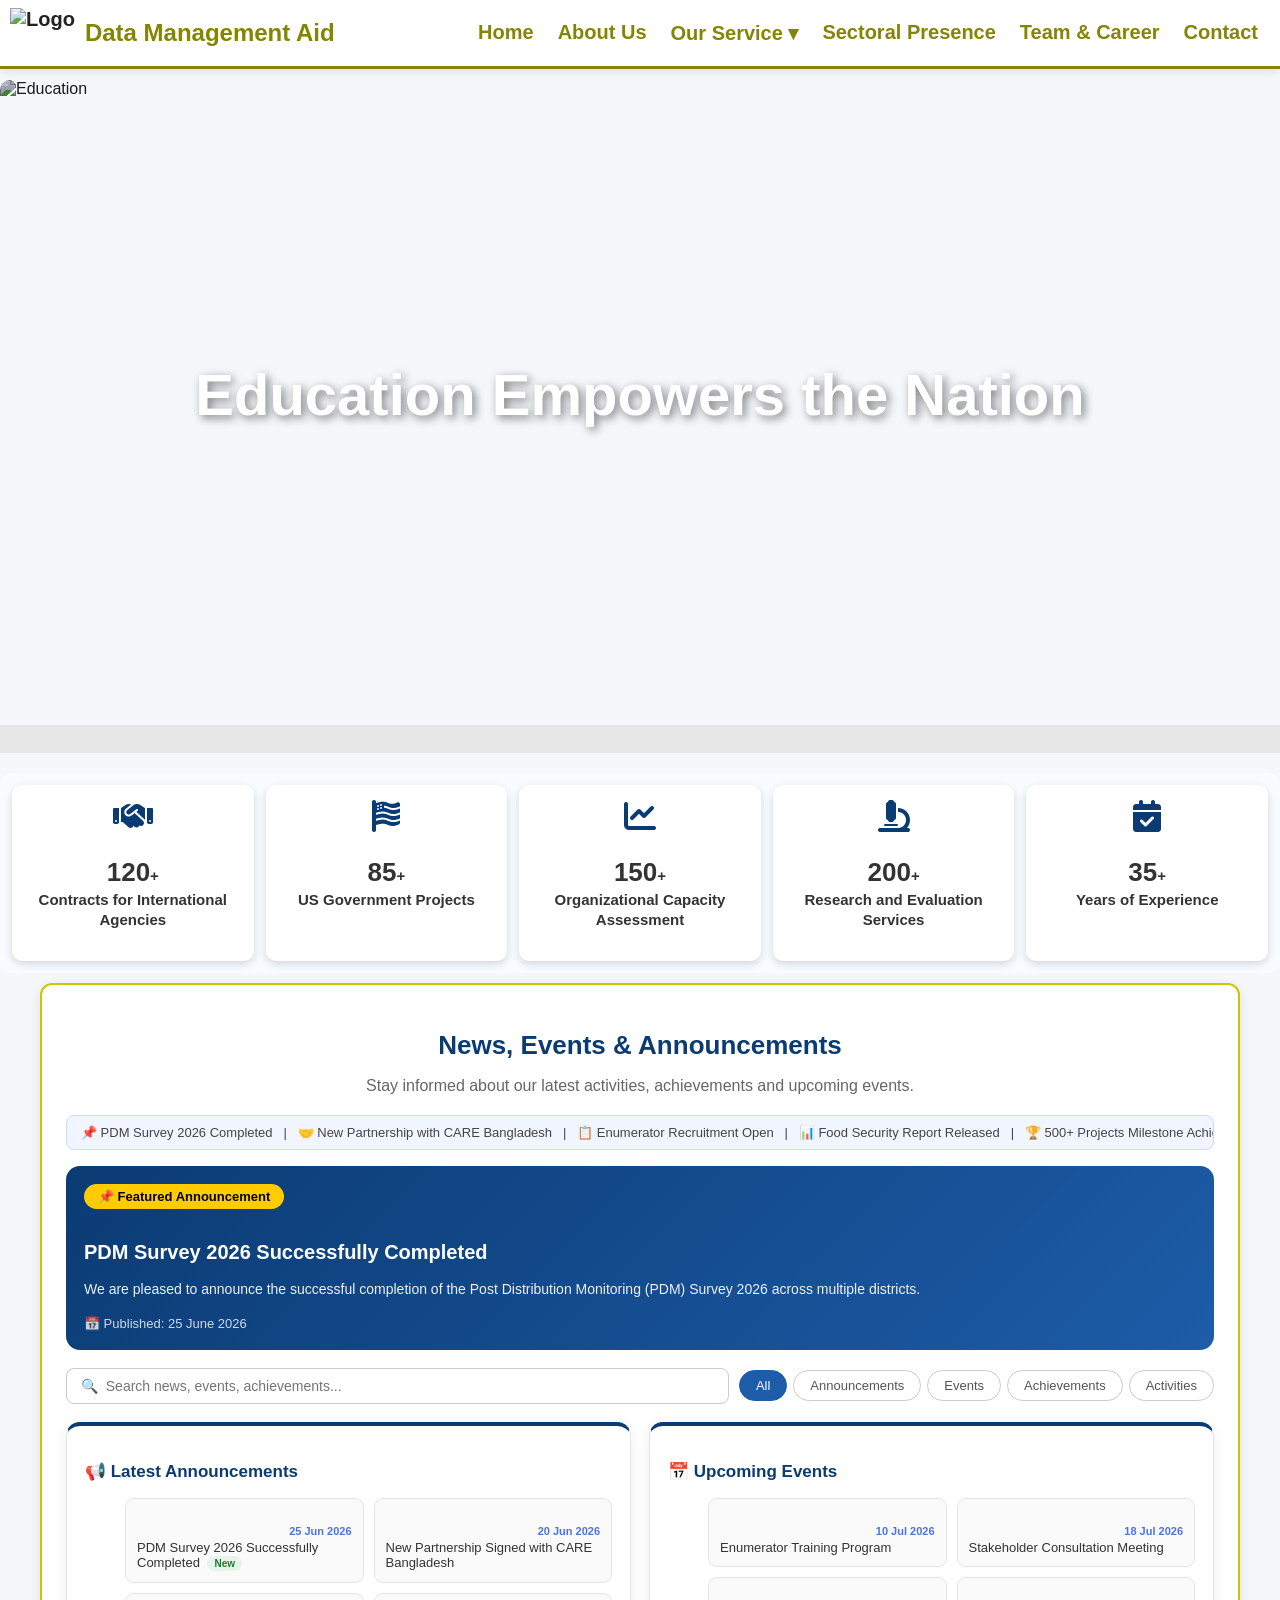
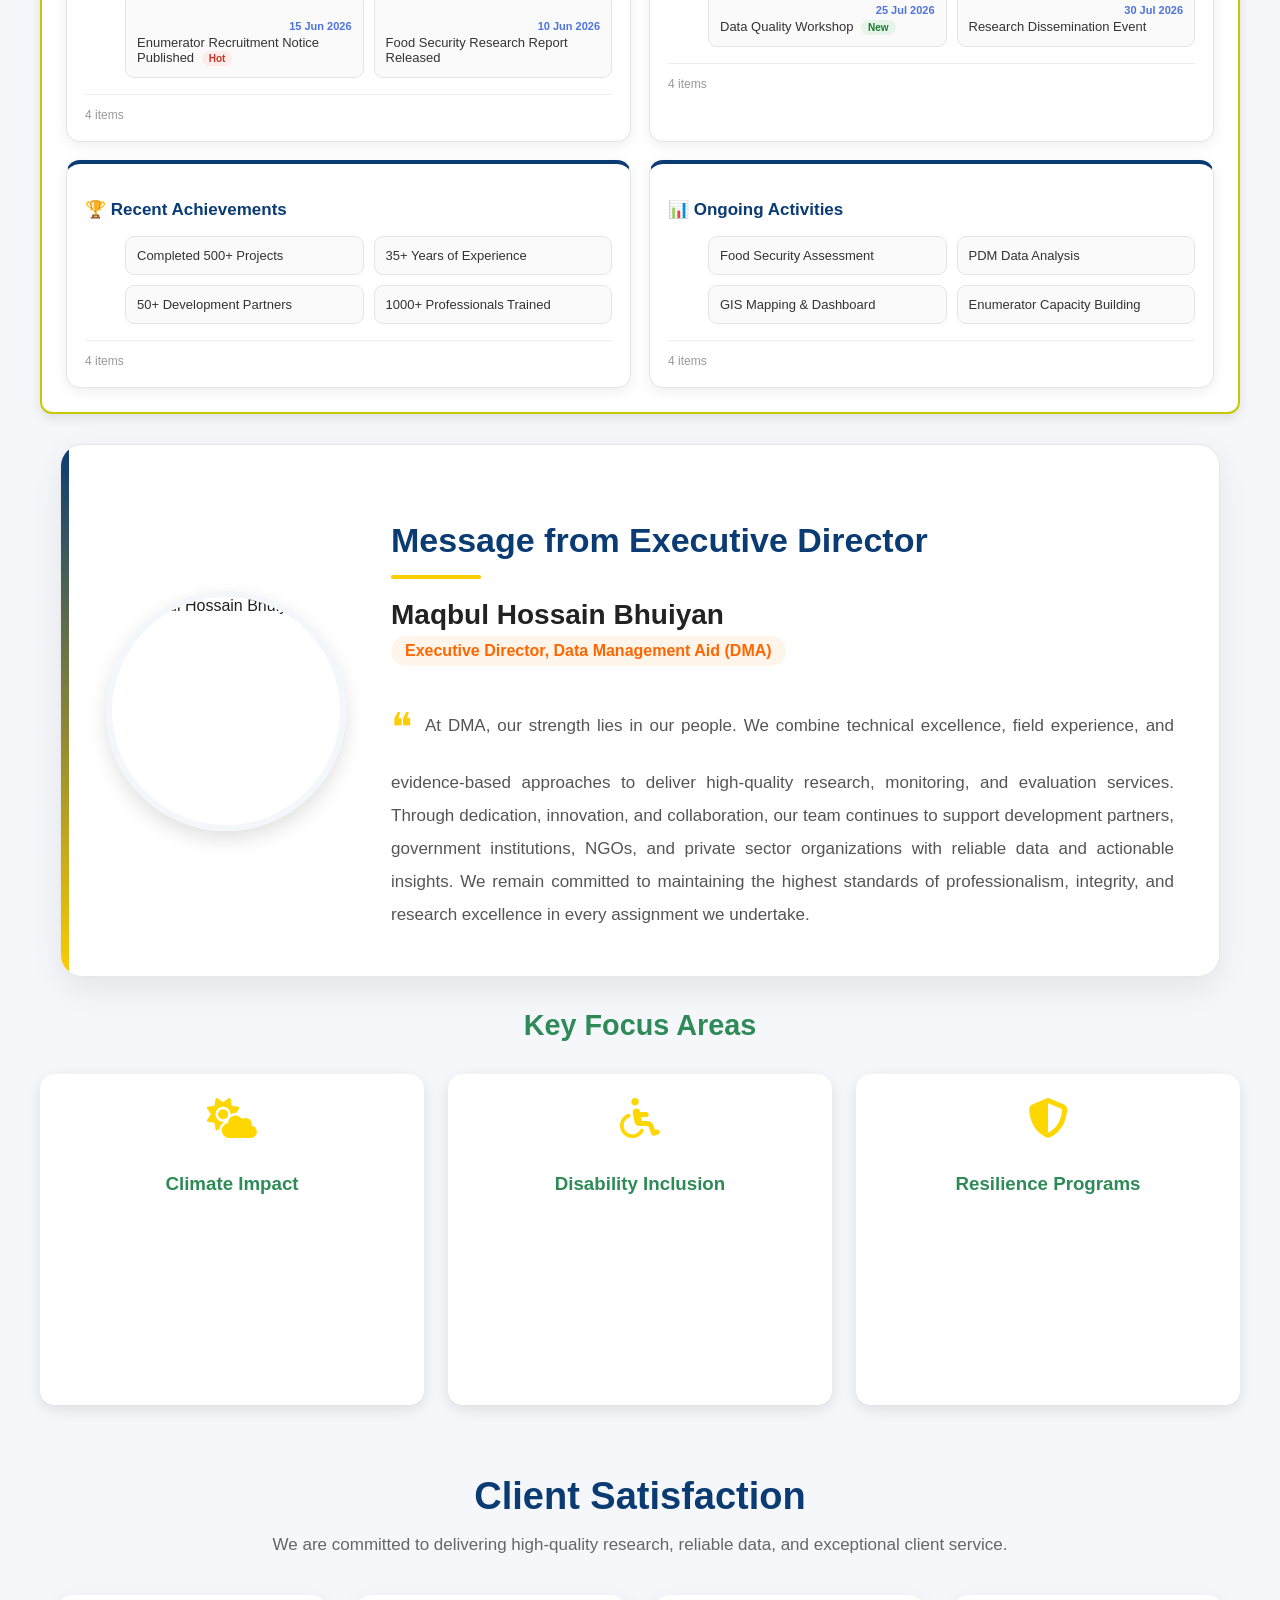
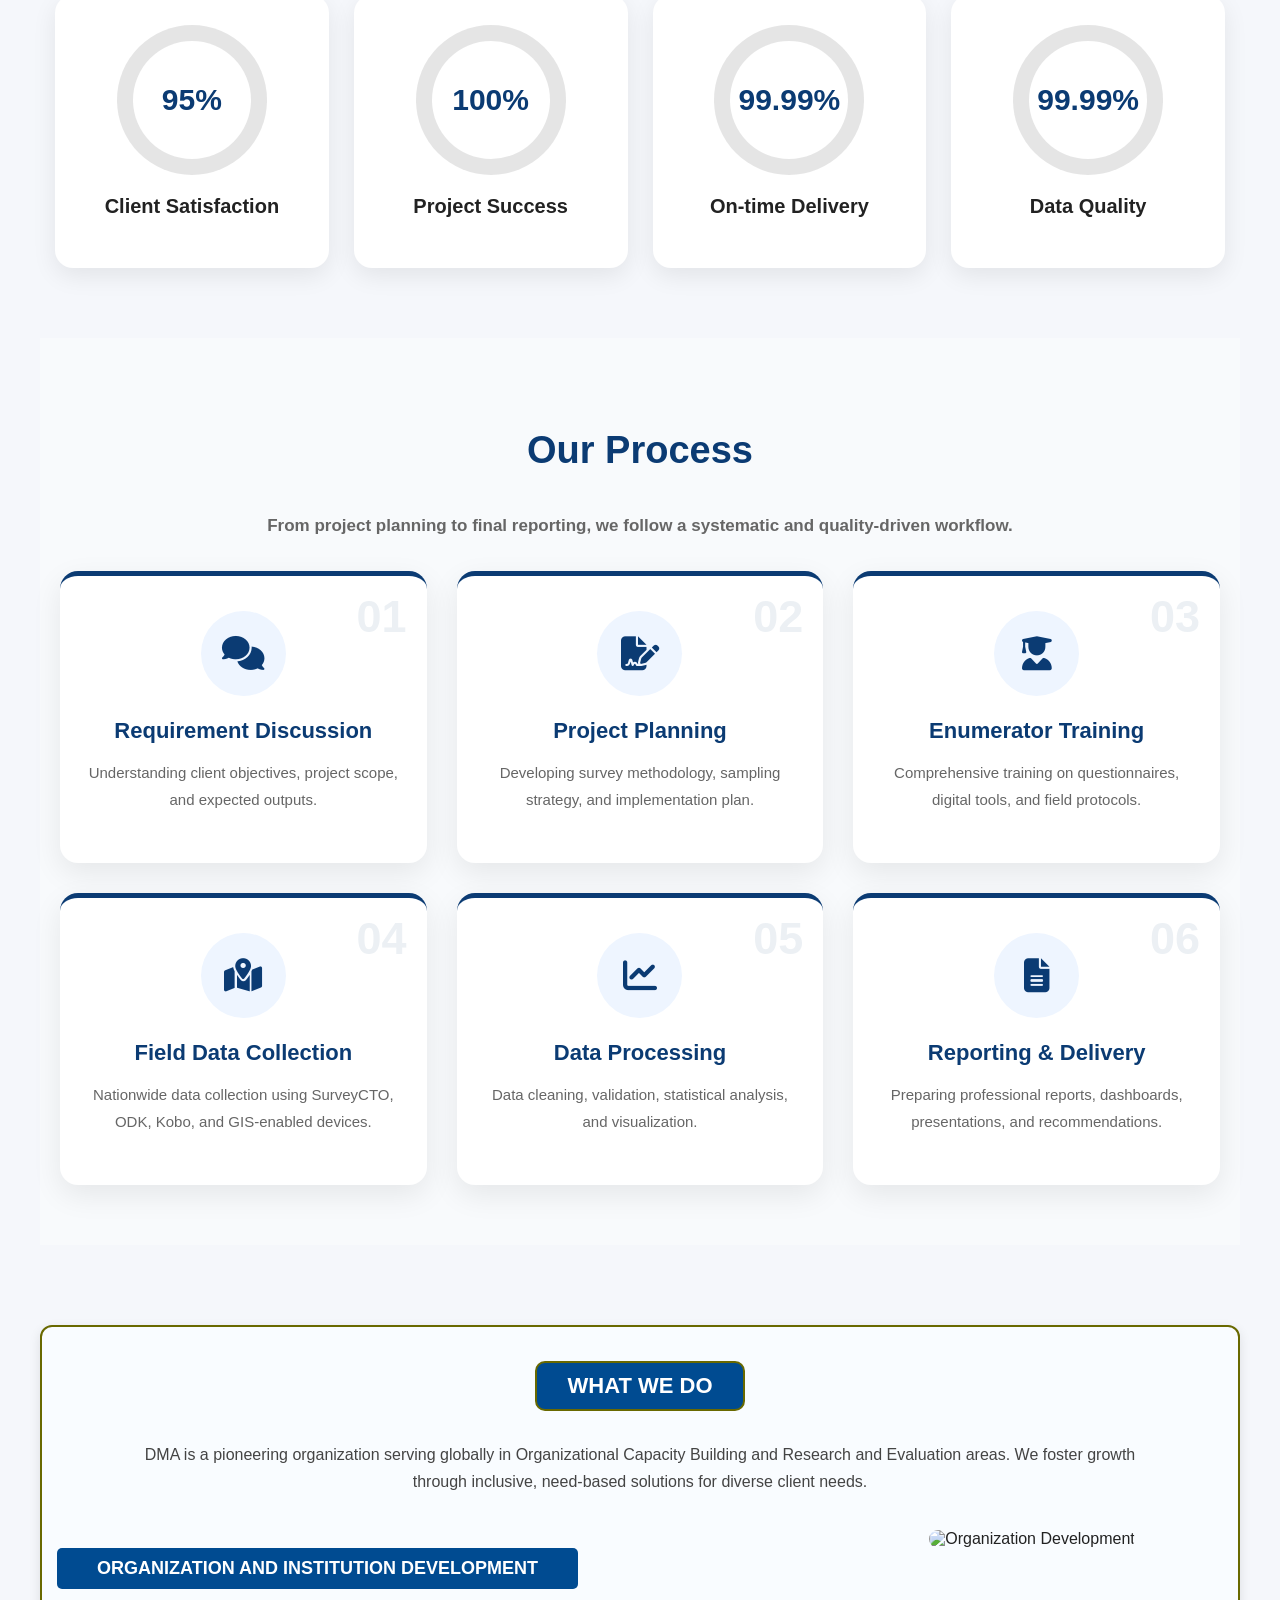
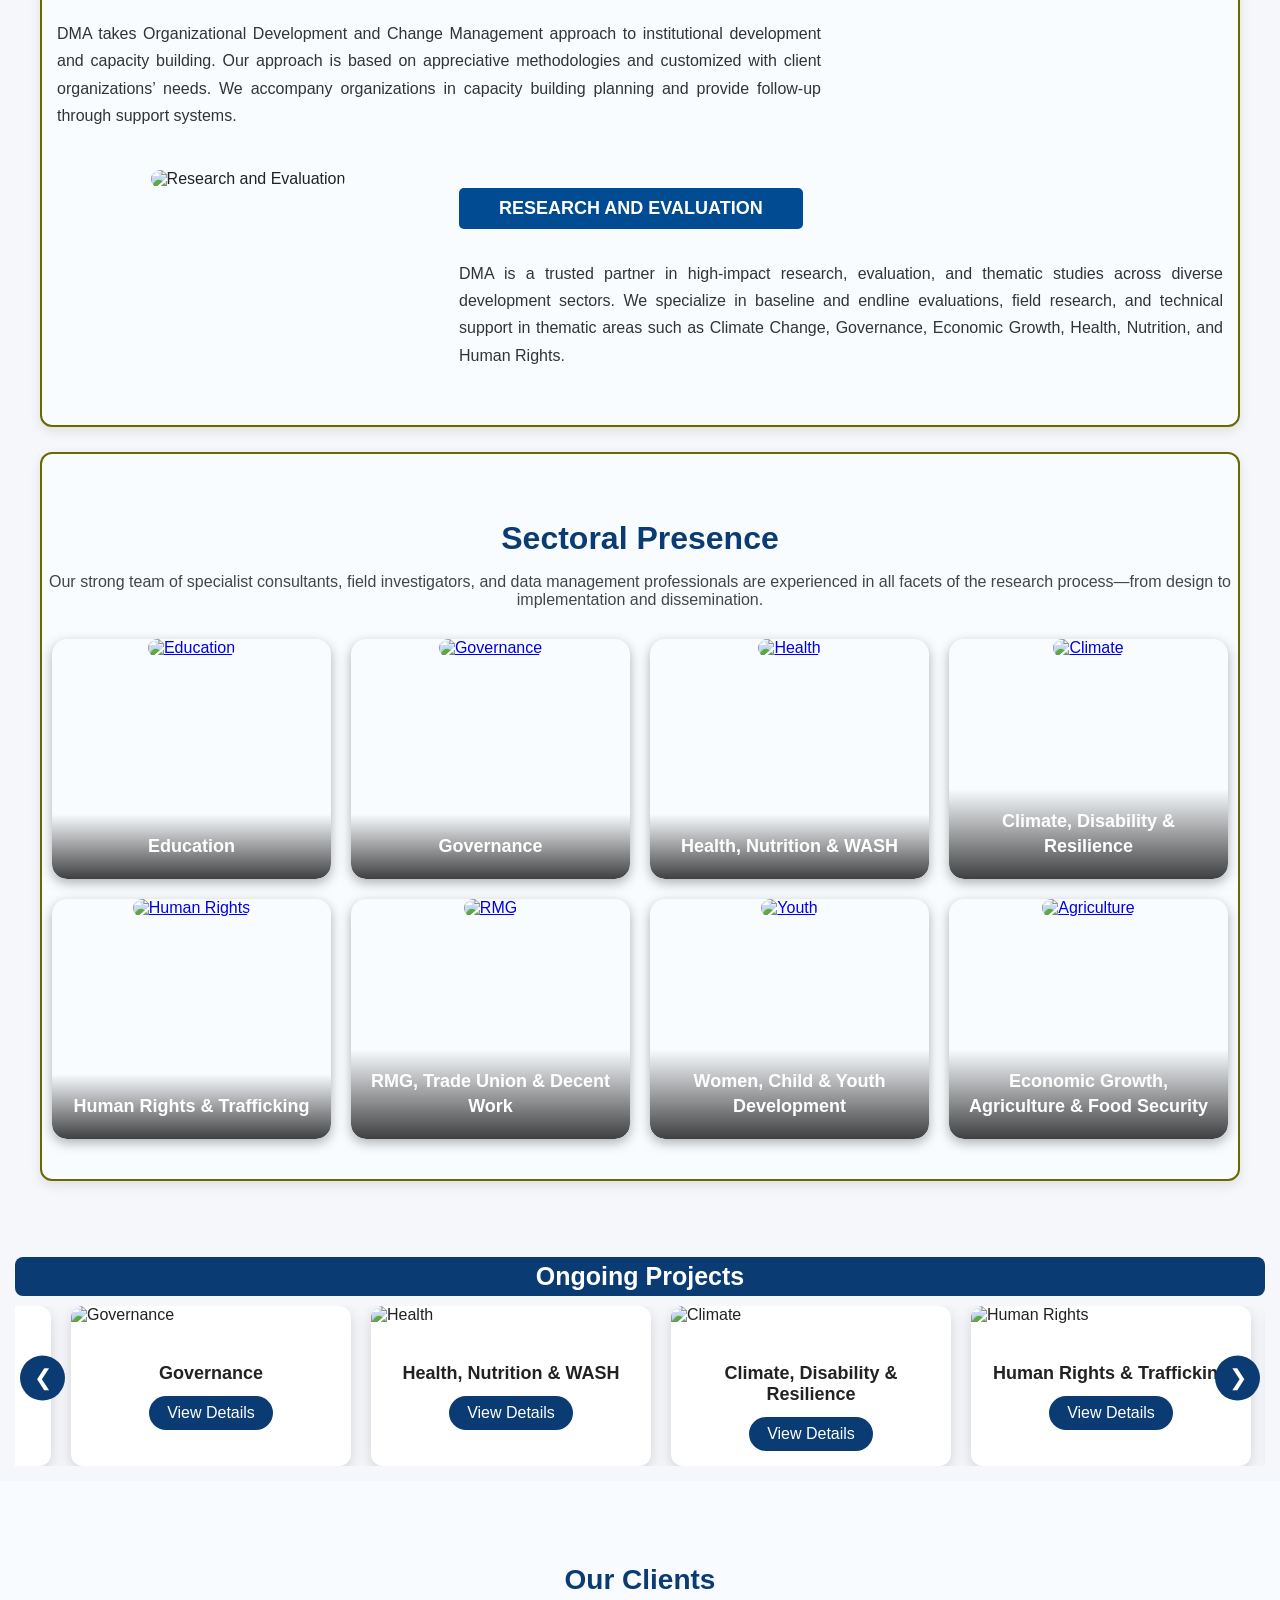
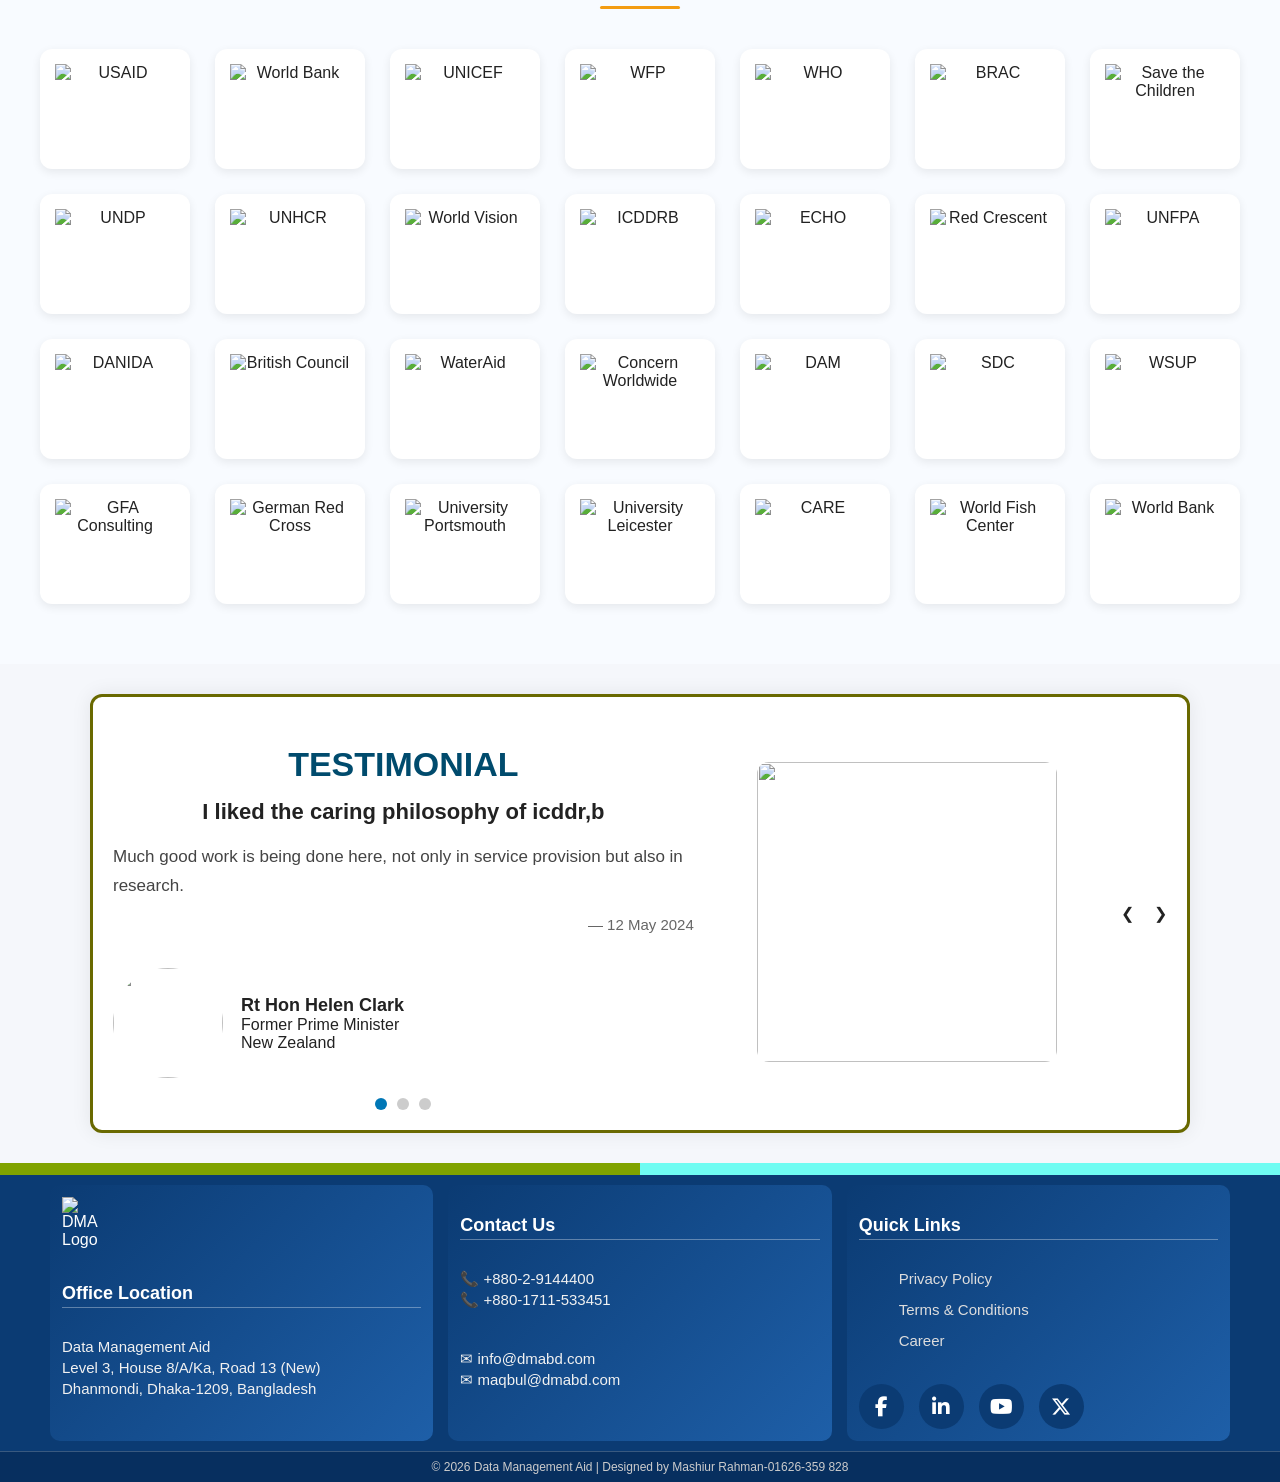
==== index.html @ c695aeee "Add files via upload" ====
<!DOCTYPE html>
<html lang="en">
<head>
    <meta charset="UTF-8">
    <title>Data Management Aid</title>
    <link rel="stylesheet" href="style.css">
</head>

<body>

<!-- HEADER -->
<header class="header">

    <div class="logo-area">
        <img src="images/DMA_Logo.jpg" alt="Logo">
        <div class="DMA_title">
            Data Management Aid
        </div>
    </div>

    <nav>
        <ul class="menu">

           <li><a href="index.html">Home</a></li>

          <li><a href="about.html">About Us</a></li>

 <li class="dropdown">
      <a href="#">Our Service ▾</a>
      <ul class="submenu">
        <li><a href="org-dev.html">Organization Development</a></li>
        <li><a href="research-eval.html">Research & Evaluation</a></li>
      </ul>
    </li>

            <li class="dropdown">
                <a href="#">Sectoral Presence</a>
                <ul class="submenu">
                    <li><a href="education.html">Education</a></li>
                    <li><a href="governance.html">Governance</a></li>
                    <li><a href="helth-wash.html">Health, Nutrition and WASH</a></li>
                    <li><a href="Climate.html">Climate, Disability and Resilience</a></li>
                    <li><a href="human-rights.html">Human Rights and Trafficking</a></li>
                    <li><a href="rmg.html">RMG, Trade Union and Decent Work</a></li>
                    <li><a href="youth-dev.html">Women, Child and Youth Development</a></li>
                    <li><a href="economic.html">Economic Growth, Agriculture and Food Security</a></li>
                    <li><a href="other.html">Others</a></li>
                </ul>
            </li>

            <li class="dropdown">
                <a href="#">Team & Career</a>
                <ul class="submenu">
                    <li><a href="team.html">Team Members</a></li>
                    <li><a href="career.html">Career Opportunity</a></li>
                </ul>
            </li>

            <li><a href="contact.html">Contact</a></li>

        </ul>
    </nav>
</header>

<!-- ================= END OF HEADER ================= -->




<!-- ================= HERO SLIDER ================= -->

<div class="hero-outer">
  <div class="hero-slider">
    <div class="hero-slide active">
          <img src="Home-images/education3.png" alt="Education">
      <div class="hero-text"><h2>Education Empowers the Nation</h2></div>
    </div>
    <div class="hero-slide">
      <img src="Home-images/eduStu.jpg" alt="Sustainability">
      <div class="hero-text"><h2>Sustainability Through Research</h2></div>
    </div>
    <div class="hero-slide">
      <img src="Home-images/edu2.jpg" alt="Community">
      <div class="hero-text"><h2>Building Stronger Communities</h2></div>
    </div>
    <div class="hero-slide">
      <img src="Home-images/bijoye.jpg" alt="Innovation">
      <div class="hero-text"><h2>Innovation Drives Progress</h2></div>
    </div>
  </div>
</div>

<!-- ================= END HERO SLIDER ================= -->



<!-- ================= HERO TICKER ================= -->

<div class="dma-ticker">
  <div class="dma-track">
    <span>
      ⭐ Data Management Aid (DMA) ⭐ Founded: 1990 ⭐ Location: Dhaka, Bangladesh *---------* 
      ⭐ Data Management Aid (DMA) ⭐ Founded: 1990 ⭐ Location: Dhaka, Bangladesh *---------* 
      ⭐ Data Management Aid (DMA) ⭐ Founded: 1990 ⭐ Location: Dhaka, Bangladesh *---------* 
    </span>
  </div>
</div>

<!-- ================= END HERO TICKER ================= -->

<!-- ================= STATS SECTION ================= -->
<section class="stats-wrapper">
  <div class="stats-sectionST">
    <div class="stats-box"><i class="fas fa-handshake"></i><p><span class="counter" data-target="120">0</span>+<br>Contracts for International Agencies</p></div>
    <div class="stats-box"><i class="fas fa-flag-usa"></i><p><span class="counter" data-target="85">0</span>+<br>US Government Projects</p></div>
    <div class="stats-box"><i class="fas fa-chart-line"></i><p><span class="counter" data-target="150">0</span>+<br>Organizational Capacity Assessment</p></div>
    <div class="stats-box"><i class="fas fa-microscope"></i><p><span class="counter" data-target="200">0</span>+<br>Research and Evaluation Services</p></div>
    <div class="stats-box"><i class="fas fa-calendar-check"></i><p><span class="counter" data-target="35">0</span>+<br>Years of Experience</p></div>
  </div>
</section>


<!-- ================= END STATS SECTION ================= -->















<!-- ================= NEWS, EVENTS & ANNOUNCEMENTS ================= -->

<section class="nea-section">

  <div class="nea-header">
    <h2>News, Events & Announcements</h2>
    <p>Stay informed about our latest activities, achievements and upcoming events.</p>
  </div>

  <div class="ticker">
    <div class="ticker-inner">
      📌 PDM Survey 2026 Completed &nbsp;&nbsp;|&nbsp;&nbsp;
      🤝 New Partnership with CARE Bangladesh &nbsp;&nbsp;|&nbsp;&nbsp;
      📋 Enumerator Recruitment Open &nbsp;&nbsp;|&nbsp;&nbsp;
      📊 Food Security Report Released &nbsp;&nbsp;|&nbsp;&nbsp;
      🏆 500+ Projects Milestone Achieved &nbsp;&nbsp;|&nbsp;&nbsp;
      📅 Enumerator Training — 10 Jul 2026
    </div>
  </div>



  <div class="featured-news">
    <div class="featured-badge">📌 Featured Announcement</div>
    <h3>PDM Survey 2026 Successfully Completed</h3>
    <p>
      We are pleased to announce the successful completion of the
      Post Distribution Monitoring (PDM) Survey 2026 across multiple districts.
    </p>
    <span class="featured-date">📅 Published: 25 June 2026</span>
  </div>

  <div class="toolbar">
    <input type="text" id="search" placeholder="🔍  Search news, events, achievements..." oninput="filterAll()" />
    <div class="filter-btns">
      <button class="fbtn active" onclick="setFilter('all', this)">All</button>
      <button class="fbtn" onclick="setFilter('announcements', this)">Announcements</button>
      <button class="fbtn" onclick="setFilter('events', this)">Events</button>
      <button class="fbtn" onclick="setFilter('achievements', this)">Achievements</button>
      <button class="fbtn" onclick="setFilter('activities', this)">Activities</button>
    </div>
  </div>

  <div class="nea-grid" id="grid">

    <div class="nea-card" data-cat="announcements">
      <h3>📢 Latest Announcements</h3>
      <ul>
        <li data-text="PDM Survey 2026 Successfully Completed">
          <span class="date">25 Jun 2026</span>
          PDM Survey 2026 Successfully Completed
          <span class="tag tag-new">New</span>
        </li>
        <li data-text="New Partnership Signed with CARE Bangladesh">
          <span class="date">20 Jun 2026</span>
          New Partnership Signed with CARE Bangladesh
        </li>
        <li data-text="Enumerator Recruitment Notice Published">
          <span class="date">15 Jun 2026</span>
          Enumerator Recruitment Notice Published
          <span class="tag tag-hot">Hot</span>
        </li>
        <li data-text="Food Security Research Report Released">
          <span class="date">10 Jun 2026</span>
          Food Security Research Report Released
        </li>
      </ul>
      <div class="card-footer">
        <span class="count" id="announcements-count">4 items</span>
      </div>
    </div>

    <div class="nea-card" data-cat="events">
      <h3>📅 Upcoming Events</h3>
      <ul>
        <li data-text="Enumerator Training Program">
          <span class="date">10 Jul 2026</span>
          Enumerator Training Program
        </li>
        <li data-text="Stakeholder Consultation Meeting">
          <span class="date">18 Jul 2026</span>
          Stakeholder Consultation Meeting
        </li>
        <li data-text="Data Quality Workshop">
          <span class="date">25 Jul 2026</span>
          Data Quality Workshop
          <span class="tag tag-new">New</span>
        </li>
        <li data-text="Research Dissemination Event">
          <span class="date">30 Jul 2026</span>
          Research Dissemination Event
        </li>
      </ul>
      <div class="card-footer">
        <span class="count" id="events-count">4 items</span>
      </div>
    </div>

    <div class="nea-card" data-cat="achievements">
      <h3>🏆 Recent Achievements</h3>
      <ul>
        <li data-text="Completed 500+ Projects">Completed 500+ Projects</li>
        <li data-text="35+ Years of Experience">35+ Years of Experience</li>
        <li data-text="50+ Development Partners">50+ Development Partners</li>
        <li data-text="1000+ Professionals Trained">1000+ Professionals Trained</li>
      </ul>
      <div class="card-footer">
        <span class="count" id="achievements-count">4 items</span>
      </div>
    </div>

    <div class="nea-card" data-cat="activities">
      <h3>📊 Ongoing Activities</h3>
      <ul>
        <li data-text="Food Security Assessment">Food Security Assessment</li>
        <li data-text="PDM Data Analysis">PDM Data Analysis</li>
        <li data-text="GIS Mapping & Dashboard">GIS Mapping & Dashboard</li>
        <li data-text="Enumerator Capacity Building">Enumerator Capacity Building</li>
      </ul>
      <div class="card-footer">
        <span class="count" id="activities-count">4 items</span>
      </div>
    </div>

  </div>
</section>

<!-- ================= END NEWS, EVENTS & ANNOUNCEMENTS ================= -->





<!-- ================================================ Leadership Message ================================ -->

<section class="leadership-message">

  <div class="message-box">

    <img src="team-images/Hill.jpg" alt="Maqbul Hossain Bhuiyan">

    <div class="message-content">

      <h2>Message from Executive Director</h2>

      <h4 class="director-name">
        Maqbul Hossain Bhuiyan
      </h4>

      <span class="director-designation">
        Executive Director, Data Management Aid (DMA)
      </span>

      <p>
        At DMA, our strength lies in our people. We combine technical excellence,
        field experience, and evidence-based approaches to deliver high-quality
        research, monitoring, and evaluation services.

        Through dedication, innovation, and collaboration, our team continues to
        support development partners, government institutions, NGOs, and private
        sector organizations with reliable data and actionable insights.

        We remain committed to maintaining the highest standards of professionalism,
        integrity, and research excellence in every assignment we undertake.
      </p>

    </div>

  </div>

</section>

<!-- ================================================ END Leadership Message ================================ -->



<!-- ================= KEY FOCUS CARDS ================= -->

<meta name="viewport" content="width=device-width, initial-scale=1.0">

<!-- Font Awesome -->
<link rel="stylesheet" href="https://cdnjs.cloudflare.com/ajax/libs/font-awesome/6.5.0/css/all.min.css">

<!-- Chart.js -->
<script src="https://cdn.jsdelivr.net/npm/chart.js"></script>

<!-- Chart Data Labels Plugin -->
<script src="https://cdn.jsdelivr.net/npm/chartjs-plugin-datalabels"></script>



<!-- ================= KEY FOCUS CARDS ================= -->
<div class="containerx1">
  <h2 class="section-titlex1">Key Focus Areas</h2>

  <div class="cardsx1">
    <div class="cardx1">
      <i class="fas fa-cloud-sun"></i>
      <h3>Climate Impact</h3>
      <canvas id="climateBar"></canvas>
    </div>

    <div class="cardx1">
      <i class="fas fa-wheelchair"></i>
      <h3>Disability Inclusion</h3>
      <canvas id="disabilityPie"></canvas>
    </div>

    <div class="cardx1">
      <i class="fas fa-shield-alt"></i>
      <h3>Resilience Programs</h3>
      <canvas id="resilienceBar"></canvas>
    </div>
  </div>
</div>

<!-- ================= END KEY FOCUS CARDS ================= -->





<!-- ================= CLIENT SATISFACTION ================= -->

<section class="client-section">

    <div class="client-header">
        <h2>Client Satisfaction</h2>
        <p>
            We are committed to delivering high-quality research,
            reliable data, and exceptional client service.
        </p>
    </div>

    <div class="client-grid">

        <div class="client-card">
            <div class="circle" data-percent="98">
                <span>95%</span>
            </div>
            <h3>Client Satisfaction</h3>
        </div>

        <div class="client-card">
            <div class="circle" data-percent="95">
                <span>100%</span>
            </div>
            <h3>Project Success</h3>
        </div>

        <div class="client-card">
            <div class="circle" data-percent="97">
                <span>99.99%</span>
            </div>
            <h3>On-time Delivery</h3>
        </div>

        <div class="client-card">
            <div class="circle" data-percent="100">
                <span>99.99%</span>
            </div>
            <h3>Data Quality</h3>
        </div>

    </div>

</section>

<!-- ================= END CLIENT SATISFACTION ================= -->



<!-- ================= OUR PROCESS ================= -->

<section class="process-section">

    <div class="section-title">
        <h2>Our Process</h2>
        <p>From project planning to final reporting, we follow a systematic and quality-driven workflow.</p>
    </div>

    <div class="process-container">

        <div class="process-step">
            <div class="step-number">01</div>
            <div class="step-icon">
                <i class="fas fa-comments"></i>
            </div>
            <h3>Requirement Discussion</h3>
            <p>Understanding client objectives, project scope, and expected outputs.</p>
        </div>

        <div class="process-step">
            <div class="step-number">02</div>
            <div class="step-icon">
                <i class="fas fa-file-signature"></i>
            </div>
            <h3>Project Planning</h3>
            <p>Developing survey methodology, sampling strategy, and implementation plan.</p>
        </div>

        <div class="process-step">
            <div class="step-number">03</div>
            <div class="step-icon">
                <i class="fas fa-user-graduate"></i>
            </div>
            <h3>Enumerator Training</h3>
            <p>Comprehensive training on questionnaires, digital tools, and field protocols.</p>
        </div>

        <div class="process-step">
            <div class="step-number">04</div>
            <div class="step-icon">
                <i class="fas fa-map-marked-alt"></i>
            </div>
            <h3>Field Data Collection</h3>
            <p>Nationwide data collection using SurveyCTO, ODK, Kobo, and GIS-enabled devices.</p>
        </div>

        <div class="process-step">
            <div class="step-number">05</div>
            <div class="step-icon">
                <i class="fas fa-chart-line"></i>
            </div>
            <h3>Data Processing</h3>
            <p>Data cleaning, validation, statistical analysis, and visualization.</p>
        </div>

        <div class="process-step">
            <div class="step-number">06</div>
            <div class="step-icon">
                <i class="fas fa-file-alt"></i>
            </div>
            <h3>Reporting & Delivery</h3>
            <p>Preparing professional reports, dashboards, presentations, and recommendations.</p>
        </div>

    </div>

</section>

<!-- ================= END OUR PROCESS ================= -->







<!-- ================= WHAT WE DO ================= -->
<section class="fade-container fade-group">
  <div class="what-we-do">
    <h2>WHAT WE DO</h2>
    <p>
      DMA is a pioneering organization serving globally in Organizational Capacity Building
      and Research and Evaluation areas. We foster growth through inclusive, need-based
      solutions for diverse client needs.
    </p>
  </div>

  <div class="section-flex">
    <div class="section-text">
      <h3><a href="Sub-organdeve.html">ORGANIZATION AND INSTITUTION DEVELOPMENT</a></h3>
      <p>DMA takes Organizational Development and Change Management approach to institutional development and capacity building. Our approach is based on appreciative methodologies and customized with client organizations’ needs. We accompany organizations in capacity building planning and provide follow-up through support systems.</p>
    </div>
    <div class="section-image"><img src="Home-images/coxbazar.jpg" alt="Organization Development"></div>

</div>

  <div class="section-flex reverse">
    <div class="section-text">
      <h3><a href="Sub-researchEevaluation.html">RESEARCH AND EVALUATION</a></h3>
      <p>DMA is a trusted partner in high-impact research, evaluation, and thematic studies across diverse development sectors. We specialize in baseline and endline evaluations, field research, and technical support in thematic areas such as Climate Change, Governance, Economic Growth, Health, Nutrition, and Human Rights.</p>
    </div>
    <div class="section-image"><img src="Home-images/canel1.jpg"  alt="Research and Evaluation"></div>
  </div>
</section>

<!-- ================= END WHAT WE DO ================= -->




<!-- ================= SECTORAL PRESENCE ================= -->

<section class="sectoral-container-wrapper fade-container fade-group">

    <div class="sectoral-container">

        <div class="sectoral-header">

            <h2>Sectoral Presence</h2>

            <p>
                Our strong team of specialist consultants, field investigators,
                and data management professionals are experienced in all facets
                of the research process—from design to implementation and dissemination.
            </p>

        </div>

        <div class="sectoral-service-grid">

            <a href="education.html" class="sectoral-service-box">
                <img src="Home-images/education.jpg" alt="Education">
                <div class="sectoral-service-overlay">
                    <h3>Education</h3>
                </div>
            </a>

            <a href="governance.html" class="sectoral-service-box">
                <img src="Home-images/governance.jpg" alt="Governance">
                <div class="sectoral-service-overlay">
                    <h3>Governance</h3>
                </div>
            </a>

            <a href="health.html" class="sectoral-service-box">
                <img src="Home-images/Health.jpg" alt="Health">
                <div class="sectoral-service-overlay">
                    <h3>Health, Nutrition & WASH</h3>
                </div>
            </a>

            <a href="climate.html" class="sectoral-service-box">
                <img src="Home-images/climate.jpg" alt="Climate">
                <div class="sectoral-service-overlay">
                    <h3>Climate, Disability & Resilience</h3>
                </div>
            </a>

            <a href="human-rights.html" class="sectoral-service-box">
                <img src="Home-images/human.jpeg" alt="Human Rights">
                <div class="sectoral-service-overlay">
                    <h3>Human Rights & Trafficking</h3>
                </div>
            </a>

            <a href="rmg.html" class="sectoral-service-box">
                <img src="Home-images/RMGX1.jpg" alt="RMG">
                <div class="sectoral-service-overlay">
                    <h3>RMG, Trade Union & Decent Work</h3>
                </div>
            </a>

            <a href="youth.html" class="sectoral-service-box">
                <img src="Home-images/youth.jpg" alt="Youth">
                <div class="sectoral-service-overlay">
                    <h3>Women, Child & Youth Development</h3>
                </div>
            </a>

            <a href="agriculture.html" class="sectoral-service-box">
                <img src="Home-images/PotatoPic.jpeg" alt="Agriculture">
                <div class="sectoral-service-overlay">
                    <h3>Economic Growth, Agriculture & Food Security</h3>
                </div>
            </a>

        </div>

    </div>

</section>

<!-- ================= End SECTORAL PRESENCE ================= -->





<!-- =====================================================
   PROJECT SLIDER SECTION
===================================================== -->

<section class="project-main-container">

    <h2 class="project-title">Ongoing Projects</h2>

    <div class="project-slider-wrapper">

        <button class="arrow-btn left" id="slideLeft">&#10094;</button>

        <div class="project-container" id="projectContainer">

            <!-- Education -->
            <div class="project-box">
                <img src="Home-images/education.jpg" alt="Education">
                <div class="project-info">
                    <h4>Education</h4>
                    <a href="projects/education.html" class="view-details">View Details</a>
                </div>
            </div>

            <!-- Governance -->
            <div class="project-box">
                <img src="Home-images/governance.jpg" alt="Governance">
                <div class="project-info">
                    <h4>Governance</h4>
                    <a href="projects/governance.html" class="view-details">View Details</a>
                </div>
            </div>

            <!-- Health -->
            <div class="project-box">
                <img src="Home-images/Health.jpg" alt="Health">
                <div class="project-info">
                    <h4>Health, Nutrition & WASH</h4>
                    <a href="projects/health.html" class="view-details">View Details</a>
                </div>
            </div>

            <!-- Climate -->
            <div class="project-box">
                <img src="Home-images/climate.jpg" alt="Climate">
                <div class="project-info">
                    <h4>Climate, Disability & Resilience</h4>
                    <a href="projects/climate.html" class="view-details">View Details</a>
                </div>
            </div>

            <!-- Human Rights -->
            <div class="project-box">
                <img src="Home-images/human.jpeg" alt="Human Rights">
                <div class="project-info">
                    <h4>Human Rights & Trafficking</h4>
                    <a href="projects/human-rights.html" class="view-details">View Details</a>
                </div>
            </div>

            <!-- RMG -->
            <div class="project-box">
                <img src="Home-images/RMGX1.jpg" alt="RMG">
                <div class="project-info">
                    <h4>RMG, Trade Union & Decent Work</h4>
                    <a href="projects/rmg.html" class="view-details">View Details</a>
                </div>
            </div>

            <!-- Youth -->
            <div class="project-box">
                <img src="Home-images/youth.jpg" alt="Youth">
                <div class="project-info">
                    <h4>Women, Child & Youth Development</h4>
                    <a href="projects/youth.html" class="view-details">View Details</a>
                </div>
            </div>

            <!-- Agriculture -->
            <div class="project-box">
                <img src="Home-images/jute.jpg" alt="Agriculture">
                <div class="project-info">
                    <h4>Agriculture & Food Security</h4>
                    <a href="projects/agriculture.html" class="view-details">View Details</a>
                </div>
            </div>

            <!-- Livestock -->
            <div class="project-box">
                <img src="Home-images/livestock3.jpg" alt="Livestock">
                <div class="project-info">
                    <h4>Livestock Project</h4>
                    <a href="projects/livestock.html" class="view-details">View Details</a>
                </div>
            </div>

            <!-- Fishing -->
            <div class="project-box">
                <img src="Home-images/chingri.jpg" alt="Fishing">
                <div class="project-info">
                    <h4>Fishing Project</h4>
                    <a href="projects/fishing.html" class="view-details">View Details</a>
                </div>
            </div>

        </div>

        <button class="arrow-btn right" id="slideRight">&#10095;</button>

    </div>

</section>









<!-- ================= CLIENT GRID ================= -->


<div class="extra-grid-section">
  <h2 class="grid-title">Our Clients</h2>

  <div class="client-grid-container">

    <div class="client-grid-box" data-title="USAID" data-desc="Supports global development projects." data-link="https://www.usaid.gov/">
      <img src="logo/USAID.png" alt="USAID">
    </div>

    <div class="client-grid-box" data-title="World Bank" data-desc="Promotes financial & social development." data-link="https://www.worldbank.org/">
      <img src="logo/usa.png" alt="World Bank">
    </div>

    <div class="client-grid-box" data-title="UNICEF" data-desc="Focuses on child rights & education." data-link="https://www.unicef.org/">
      <img src="logo/unicef.png" alt="UNICEF">
    </div>

    <div class="client-grid-box" data-title="WFP" data-desc="Fights global hunger." data-link="https://www.wfp.org/">
      <img src="logo/wfp.jpeg" alt="WFP">
    </div>

    <div class="client-grid-box" data-title="WHO" data-desc="Promotes health worldwide." data-link="https://www.who.int/">
      <img src="logo/who.png" alt="WHO">
    </div>

    <div class="client-grid-box" data-title="BRAC" data-desc="Largest NGO fighting poverty." data-link="https://www.brac.net/">
      <img src="logo/brac.jpeg" alt="BRAC">
    </div>

    <div class="client-grid-box" data-title="Save the Children" data-desc="Promotes child rights globally." data-link="https://www.savethechildren.net/">
      <img src="logo/save-the-children.png" alt="Save the Children">
    </div>

    <div class="client-grid-box" data-title="UNDP" data-desc="Development programs worldwide." data-link="https://www.undp.org/">
      <img src="logo/undp.png" alt="UNDP">
    </div>

    <div class="client-grid-box" data-title="UNHCR" data-desc="Protects refugees globally." data-link="https://www.unhcr.org/">
      <img src="logo/unhcr.png" alt="UNHCR">
    </div>

    <div class="client-grid-box" data-title="World Vision" data-desc="Global humanitarian aid." data-link="#">
      <img src="logo/world-vision.png" alt="World Vision">
    </div>

    <div class="client-grid-box" data-title="ICDDRB" data-desc="Health & nutrition research." data-link="#">
      <img src="logo/icddrb.png" alt="ICDDRB">
    </div>

    <div class="client-grid-box" data-title="ECHO" data-desc="Humanitarian aid agency." data-link="#">
      <img src="logo/echo.png" alt="ECHO">
    </div>

    <div class="client-grid-box" data-title="Red Crescent" data-desc="Disaster response & relief." data-link="#">
      <img src="logo/RedCrescentSociety.png" alt="Red Crescent">
    </div>

    <div class="client-grid-box" data-title="UNFPA" data-desc="Population & reproductive health." data-link="#">
      <img src="logo/unfpa.png" alt="UNFPA">
    </div>

    <div class="client-grid-box" data-title="DANIDA" data-desc="Development cooperation." data-link="#">
      <img src="logo/danida.jpeg" alt="DANIDA">
    </div>

    <div class="client-grid-box" data-title="British Council" data-desc="Education & cultural relations." data-link="#">
      <img src="logo/british-council.png" alt="British Council">
    </div>

    <div class="client-grid-box" data-title="WaterAid" data-desc="Clean water and sanitation." data-link="#">
      <img src="logo/water.png" alt="WaterAid">
    </div>

    <div class="client-grid-box" data-title="Concern Worldwide" data-desc="Fights global poverty." data-link="#">
      <img src="logo/concern-worldwide.png" alt="Concern Worldwide">
    </div>

    <div class="client-grid-box" data-title="Dhaka Ahsania Mission" data-desc="NGO for development." data-link="#">
      <img src="logo/Dhaka-Ahsania-Mission.png" alt="DAM">
    </div>

    <div class="client-grid-box" data-title="SDC" data-desc="Swiss development cooperation." data-link="#">
      <img src="logo/sdc.jpeg" alt="SDC">
    </div>

    <div class="client-grid-box" data-title="WSUP" data-desc="Water & sanitation partnership." data-link="#">
      <img src="logo/wsup.jpeg" alt="WSUP">
    </div>

    <div class="client-grid-box" data-title="GFA Consulting" data-desc="Consulting services worldwide." data-link="#">
      <img src="logo/GFA-Consulting-Group.png" alt="GFA Consulting">
    </div>

    <div class="client-grid-box" data-title="German Red Cross" data-desc="Health & disaster relief." data-link="#">
      <img src="logo/german-red-cross.png" alt="German Red Cross">
    </div>

    <div class="client-grid-box" data-title="University of Portsmouth" data-desc="Higher education UK." data-link="#">
      <img src="logo/University-Portsmouth-UK.png" alt="University Portsmouth">
    </div>

    <div class="client-grid-box" data-title="University of Leicester" data-desc="Higher education UK." data-link="#">
      <img src="logo/univercity-licester-uk.png" alt="University Leicester">
    </div>

    <div class="client-grid-box" data-title="CARE" data-desc="Care Bangladesh." data-link="#">
      <img src="logo/care.png" alt="CARE">
    </div>

    <div class="client-grid-box" data-title="World Fish Center" data-desc="Fisheries research." data-link="#">
      <img src="logo/WorldFishCenter.png" alt="World Fish Center">
    </div>

    <div class="client-grid-box" data-title="World Bank" data-desc="Global development bank." data-link="#">
      <img src="logo/world-bank.jpeg" alt="World Bank">
    </div>

  </div>
</div>

<!-- ================= POPUP ================= -->
<div id="popup" class="popup-overlay">
  <div class="popup-content">
    <span class="close-popup">&times;</span>
    <h3 id="popup-title"></h3>
    <p id="popup-desc"></p>
    <a id="popup-link" href="#" target="_blank">Read More</a>
  </div>
</div>


<!-- ================= END CLIENT GRID ================= -->



<!-- ================= testimonialSlider ================= -->



<div class="slider-container" id="testimonialSlider">

  <div class="slider-left">
    <h2>TESTIMONIAL</h2>
    <div class="quote" id="quoteText"></div>
    <div class="desc" id="descText"></div>
    <div class="date" id="dateText"></div>

    <div class="author-box">
      <img id="authorImg" alt="">
      <div class="author-info">
        <strong id="authorName"></strong><br>
        <span id="authorTitle"></span><br>
        <span id="authorPost"></span>
      </div>
    </div>

    <div class="dots" id="dots"></div>
  </div>

  <div class="slider-right">
    <img id="rightImg" alt="">
  </div>

  <div class="arrow arrow-left" id="prevBtn">❮</div>
  <div class="arrow arrow-right" id="nextBtn">❯</div>
</div>



<!-- =================END testimonialSlider ================= -->




<!-- ======== Main Container (Above Footer — Visible on All Pages) ======== -->

<div class="main-container-above-footer">

  <!-- Sub Container 1 -->
  <div class="sub-container left-color">
    <p></p>
  </div>

  <!-- Sub Container 2 -->
  <div class="sub-container right-color">
    <p></p>
  </div>
</div>

<!-- ======== END Main Container (Above Footer — Visible on All Pages) ======== -->




<!-- ================= FOOTER ================= -->

<footer class="footer-section">

    <div class="footer-container">

        <!-- Left -->
        <div class="footer-col">

            <img src="images/DMA_Logo.jpg" alt="DMA Logo" class="footer-logo">

            <h3>Office Location</h3>

            <p>
                Data Management Aid<br>
                Level 3, House 8/A/Ka, Road 13 (New)<br>
                Dhanmondi, Dhaka-1209, Bangladesh
            </p>

        </div>





        <!-- Middle -->

        <div class="footer-col">

            <h3>Contact Us</h3>

            <p>
                📞 +880-2-9144400<br>
                📞 +880-1711-533451
            </p>

            <p>
                ✉ info@dmabd.com<br>
                ✉ maqbul@dmabd.com
            </p>

        </div>

        <!-- Right -->

        <div class="footer-col">

            <h3>Quick Links</h3>

            <ul class="footer-links">
                <li><a href="#">Privacy Policy</a></li>
                <li><a href="#">Terms & Conditions</a></li>
                <li><a href="#">Career</a></li>

            </ul>

<link rel="stylesheet" href="https://cdnjs.cloudflare.com/ajax/libs/font-awesome/6.7.2/css/all.min.css">


<div class="social-icons">

    <a href="https://facebook.com" target="_blank" aria-label="Facebook">
        <i class="fab fa-facebook-f"></i>    </a>
    <a href="https://linkedin.com" target="_blank" aria-label="LinkedIn">
        <i class="fab fa-linkedin-in"></i>    </a>
    <a href="https://youtube.com" target="_blank" aria-label="YouTube">
        <i class="fab fa-youtube"></i>    </a>
    <a href="https://x.com" target="_blank" aria-label="X (Twitter)">
        <i class="fab fa-x-twitter"></i>    </a>

</div>



        </div>

    </div>

    <div class="footer-bottom">

        © 2026 Data Management Aid |
        Designed by Mashiur Rahman-01626-359 828

    </div>

</footer>


<!-- ====================END OF FOOTER==================== --> 




<script>
document.addEventListener("DOMContentLoaded", function () {

    /* ================= HERO SLIDER ================= */
    const slides = document.querySelectorAll(".hero-slide");
    let currentSlide = 0;

    function showSlide(index) {
        if (!slides.length) return;
        slides.forEach(slide => slide.classList.remove("active"));
        slides[index].classList.add("active");
    }

    function nextSlide() {
        currentSlide = (currentSlide + 1) % slides.length;
        showSlide(currentSlide);
    }

    if (slides.length) {
        showSlide(currentSlide);
        setInterval(nextSlide, 4000);
    }


    /* ================= STATS COUNTER ================= */
    document.querySelectorAll('.counter').forEach(counter => {

        let target = +counter.dataset.target;
        let current = 0;
        let step = Math.ceil(target / 100);

        function update() {
            current += step;

            if (current < target) {
                counter.innerText = current;
                setTimeout(update, 20);
            } else {
                counter.innerText = target;
            }
        }

        update();
    });


    /* ================= WHAT WE DO FADE ================= */
    const fadeElements = document.querySelectorAll(".fade-group");

    if (fadeElements.length) {
        const observer = new IntersectionObserver((entries) => {
            entries.forEach(entry => {
                if (entry.isIntersecting) {
                    entry.target.classList.add("visible");
                }
            });
        }, { threshold: 0.2 });

        fadeElements.forEach(el => observer.observe(el));
    }


    /* ================= PROJECT SLIDER (AUTO LOOP) ================= */
    const projectSlider = document.getElementById("projectContainer");

    if (projectSlider) {

        const cards = [...projectSlider.children];
        cards.forEach(card => {
            projectSlider.appendChild(card.cloneNode(true));
        });

        let position = 0;
        let speed = 2;

        function animateSlider() {
            position += speed;
            projectSlider.scrollLeft = position;

            if (position >= projectSlider.scrollWidth / 2) {
                position = 0;
            }

            requestAnimationFrame(animateSlider);
        }

        animateSlider();

        projectSlider.addEventListener("mouseenter", () => speed = 0);
        projectSlider.addEventListener("mouseleave", () => speed = 2);

        document.getElementById("slideLeft")?.addEventListener("click", () => {
            projectSlider.scrollBy({ left: -300, behavior: "smooth" });
        });

        document.getElementById("slideRight")?.addEventListener("click", () => {
            projectSlider.scrollBy({ left: 300, behavior: "smooth" });
        });
    }


    /* ================= CLIENT GRID POPUP ================= */
    const popup = document.getElementById("popup");

    if (popup) {
        const title = document.getElementById("popup-title");
        const desc = document.getElementById("popup-desc");
        const link = document.getElementById("popup-link");
        const closeBtn = document.querySelector(".close-popup");

        document.querySelectorAll(".client-grid-box").forEach(box => {
            box.addEventListener("click", function () {

                title.textContent = this.dataset.title;
                desc.textContent = this.dataset.desc;

                if (this.dataset.link && this.dataset.link !== "#") {
                    link.href = this.dataset.link;
                    link.style.display = "inline-block";
                } else {
                    link.style.display = "none";
                }

                popup.style.display = "flex";
            });
        });

        closeBtn?.addEventListener("click", () => popup.style.display = "none");

        popup.addEventListener("click", (e) => {
            if (e.target === popup) popup.style.display = "none";
        });
    }


    /* ================= CHART SECTION ================= */
    if (typeof Chart !== "undefined") {

        if (typeof ChartDataLabels !== "undefined") {
            Chart.register(ChartDataLabels);
        }

        const climate = document.getElementById("climateBar");
        if (climate) {
            new Chart(climate, {
                type: 'bar',
                data: {
                    labels: ['Flood','Heatwave','Cyclone','Drought','Wildfire'],
                    datasets: [{
                        data: [65,59,80,81,56],
                        backgroundColor: ['#FF6B6B','#FFD93D','#6BCB77','#4D96FF','#9D4EDD'],
                        borderRadius: 6
                    }]
                },
                options: {
                    responsive: true,
                    plugins: {
                        legend: { display: false }
                    }
                }
            });
        }

        const pie = document.getElementById("disabilityPie");
        if (pie) {
            new Chart(pie, {
                type: 'pie',
                data: {
                    labels: ['Physical','Visual','Hearing','Mental','Others'],
                    datasets: [{
                        data: [20,15,10,25,30],
                        backgroundColor: ['#FFD700','#FFA500','#FF6347','#2E8B57','#00CED1']
                    }]
                }
            });
        }

        const res = document.getElementById("resilienceBar");
        if (res) {
            new Chart(res, {
                type: 'bar',
                data: {
                    labels: ['Community','Education','Infrastructure','Health','Policy'],
                    datasets: [{
                        data: [70,85,60,75,90],
                        backgroundColor: ['#FFB347','#FF6961','#77DD77','#84A9FF','#C58AFF'],
                        borderRadius: 6
                    }]
                },
                options: {
                    responsive: true,
                    plugins: {
                        legend: { display: false }
                    }
                }
            });
        }
    }


    /* ================= TESTIMONIAL SLIDER ================= */
    const data = [
        {
            quote: "I liked the caring philosophy of icddr,b",
            desc: "Much good work is being done here, not only in service provision but also in research.",
            date: "— 12 May 2024",
            authorImg: "Testimoni-images/Mashiur.jpg",
            authorName: "Rt Hon Helen Clark",
            authorTitle: "Former Prime Minister",
            authorPost: "New Zealand",
            rightImg: "Testimoni-images/shop.jpg"
        },
        {
            quote: "The work at icddr,b is inspiring",
            desc: "Their research in public health is saving millions of lives across the world.",
            date: "— 22 March 2024",
            authorImg: "Testimoni-images/coxSenary.jpg",
            authorName: "Dr James Wilson",
            authorTitle: "Global Health Expert",
            authorPost: "WHO",
            rightImg: "Testimoni-images/ricex1.jpg"
        },
        {
            quote: "An incredible contribution to science",
            desc: "The dedication of the team is visible in every corner of their research facility.",
            date: "— 5 February 2024",
            authorImg: "Testimoni-images/coxSenary.jpg",
            authorName: "Prof Sarah Thompson",
            authorTitle: "Public Health Scientist",
            authorPost: "University of Oxford",
            rightImg: "Testimoni-images/coxbazar.jpg"
        }
    ];

    let index = 0;
    let interval = null;

    const q = document.getElementById("quoteText");
    const d = document.getElementById("descText");
    const dt = document.getElementById("dateText");
    const ai = document.getElementById("authorImg");
    const an = document.getElementById("authorName");
    const at = document.getElementById("authorTitle");
    const ap = document.getElementById("authorPost");
    const ri = document.getElementById("rightImg");
    const dots = document.getElementById("dots");
    const slider = document.getElementById("testimonialSlider");

    if (slider && q && dots) {

        function loadSlide() {
            const s = data[index];
            q.textContent = s.quote;
            d.textContent = s.desc;
            dt.textContent = s.date;
            ai.src = s.authorImg;
            an.textContent = s.authorName;
            at.textContent = s.authorTitle;
            ap.textContent = s.authorPost;
            ri.src = s.rightImg;
            updateDots();
        }

        function next() {
            index = (index + 1) % data.length;
            loadSlide();
        }

        function prev() {
            index = (index - 1 + data.length) % data.length;
            loadSlide();
        }

        function startAuto() {
            stopAuto();
            interval = setInterval(next, 5000);
        }

        function stopAuto() {
            if (interval) clearInterval(interval);
        }

        function createDots() {
            dots.innerHTML = "";
            data.forEach((_, i) => {
                const dot = document.createElement("span");
                dot.addEventListener("click", () => {
                    index = i;
                    loadSlide();
                    startAuto();
                });
                dots.appendChild(dot);
            });
        }

        function updateDots() {
            [...dots.children].forEach((dot, i) => {
                dot.classList.toggle("active", i === index);
            });
        }

        document.getElementById("nextBtn")?.addEventListener("click", () => {
            next();
            startAuto();
        });

        document.getElementById("prevBtn")?.addEventListener("click", () => {
            prev();
            startAuto();
        });

        slider.addEventListener("mouseenter", stopAuto);
        slider.addEventListener("mouseleave", startAuto);

        createDots();
        loadSlide();
        startAuto();
    }

}); // ← DOMContentLoaded শেষ


/* ================= NEA FILTER ================= */
/* এই দুটো function global scope-এ আছে
   কারণ HTML-এর onclick="setFilter(...)" global থেকে call করে */

let activeFilter = 'all';

function setFilter(cat, btn) {
    activeFilter = cat;
    document.querySelectorAll('.fbtn').forEach(b => b.classList.remove('active'));
    btn.classList.add('active');
    filterAll();
}

function filterAll() {
    const searchEl = document.getElementById('search');
    const q = searchEl ? searchEl.value.toLowerCase().trim() : '';

    document.querySelectorAll('.nea-card').forEach(card => {
        const catMatch = (activeFilter === 'all' || card.dataset.cat === activeFilter);

        if (!catMatch) {
            card.style.display = 'none';
            return;
        }

        card.style.display = '';

        let visible = 0;
        card.querySelectorAll('li').forEach(li => {
            const txt = (li.dataset.text || li.textContent).toLowerCase();
            const match = !q || txt.includes(q);
            li.classList.toggle('hidden', !match);
            if (match) visible++;
        });

        const countEl = document.getElementById(card.dataset.cat + '-count');
        if (countEl) countEl.textContent = visible + ' item' + (visible !== 1 ? 's' : '');
    });
}







</script>



</body>
</html>
---- style.css ----
/* =======================================================================
   CLEAN CSS — Duplicates removed & merged
   Sections: Global → Header → Hero → Ticker → Stats → Cards → What We Do
             → Sectoral → Projects → Clients → Testimonial → About
             → Ticker v2 → Did You Know → Org Section → 3Pic Slider
             → Vision & Mission → Core Services → Projects Table → Tab
             → Milestones → Org Dev → Focus → Process → Success Stats
             → Org Dev Text → RS Hero → Info Grid → Research → PDF
             → Impact → Orbs → RsEalu → Research Projects → Knowledge
             → Contact → Team → Career → Footer
   ======================================================================= */


/* ===================== 1. GLOBAL RESET & BASE ===================== */

*,
*::before,
*::after {
  box-sizing: border-box;
}

html {
  scroll-behavior: smooth;
  margin: 0;
  padding: 0;
  overflow-x: hidden;
  width: 100%;
}

body {
  font-family: 'Segoe UI', sans-serif;
  margin: 0;
  padding: 0;
  background: #f5f7fb;
  color: #222;
  overflow-x: hidden;
  width: 100%;
}

/* ===================== 2. CSS VARIABLES ===================== */

:root {
  /* Brand */
  --primary: #0b3b73;
  --secondary: #00a8e8;
  --text: #334155;
  /* Key Focus Cards */
  --primary-color: #2E8B57;
  --secondary-color: #FFD700;
  --bg-color: #f4f7f8;
  --card-bg: #fff;
  --text-color: #333;
  /* Career (defined in career section but placed here) */
  --primary-dark: #072f5f;
  --muted: #64748b;
}

/* ===================== 3. HEADER ===================== */

.header { position: fixed; top: 0; left: 0; width: 100%; background: #fff; display: flex; align-items: center; justify-content: space-between; padding: 8px 10px; box-shadow: 0 2px 10px rgba(0,0,0,0.1); z-index: 999; font-size: 20px; font-weight: bold; border-bottom: 3px solid #858503; }
.logo-area { display: flex; align-items: center; gap: 10px; }
.logo-area img { height: 50px; }
.DMA_title {font-size: 24px;font-weight: bold;color: #858503;white-space: nowrap;}

/* MENU */
.menu { list-style: none; display: flex; margin: 0; padding: 0; }
.menu li { position: relative; }
.menu li a { text-decoration: none; color: #858503; padding: 18px 12px; }
.menu li a:hover { color: #0587e4; }

/* SUBMENU */
.submenu {display: none;position: absolute;top: 38px;border: 2px solid #ff6600;border-radius: 6px;z-index: 999;font-size: 18px;font-weight: bold;font-style: italic;white-space: nowrap;box-shadow: 0 5px 15px rgba(0,0,0,0.1);width: auto;max-width: fit-content;background: #fff;overflow: hidden;list-style: none;padding: 0;margin: 0;}
.submenu li a {display: block;padding: 3px 10px;color: #222;text-decoration: none;white-space: nowrap;position: relative;transition: 0.3s;}
.dropdown:hover .submenu { display: block; }
.submenu li a:hover { background: #0073e6; color: #fff; }

.submenu li a::after {
  content: "";
  position: absolute;
  left: 0; bottom: 0;
  width: 0; height: 2px;
  background: #000;
  transition: width 0.25s ease;
}
.submenu li a:hover::after { width: 100%; }

/* Header Responsive */
@media (max-width: 992px) {
  .header { padding: 10px 15px; flex-wrap: wrap; }
  .DMA_title { font-size: 18px; }
  .logo-area img { height: 45px; }
  .menu li a { padding: 15px 8px; font-size: 15px; }
  .submenu { font-size: 14px; }
}
@media (max-width: 768px) {
  .header { flex-direction: column; align-items: center; padding: 10px; }
  .logo-area { margin-bottom: 10px; }
  .logo-area img { height: 40px; }
  .DMA_title { font-size: 18px; text-align: center; }
  .menu { flex-wrap: wrap; justify-content: center; }
  .menu li a { padding: 8px 10px; font-size: 14px; }
  .submenu { position: absolute; top: 100%; left: 0; font-size: 13px; max-width: 250px; overflow-y: auto; }
}
@media (max-width: 480px) {
  .header { padding: 8px; }
  .logo-area { flex-direction: column; gap: 5px; }
  .logo-area img { height: 35px; }
  .DMA_title { font-size: 16px; white-space: normal; text-align: center; }
  .menu { gap: 2px; }
  .menu li a { padding: 6px 8px; font-size: 13px; }
  .submenu { font-size: 12px; }
}

/* ===================== 4. HERO SLIDER ===================== */

.hero-outer { width: 100%; max-width: 100%; overflow: hidden; box-sizing: border-box; }

.hero-slider {
  position: relative;
  width: 100%; max-width: 100%;
  height: 70vh;
  margin: 80px auto 5px;
  overflow: hidden;
  border-radius: 10px;
  box-sizing: border-box;
}
.hero-slider::after {
  content: "";
  position: absolute;
  inset: 0;
  box-shadow: 0 6px 15px rgba(0,0,0,.2);
  pointer-events: none;
}

.hero-slide { position: absolute; top: 0; left: 0; width: 100%; height: 100%; opacity: 0; transition: opacity 1.2s ease; }
.hero-slide.active { opacity: 1; }
.hero-slide img { width: 100%; height: 100%; object-fit: cover; display: block; filter: brightness(75%); }

.hero-text {
  position: absolute; inset: 0;
  display: flex; align-items: center; justify-content: center;
  text-align: center; padding: 0 20px;
  overflow: hidden; z-index: 2;
}
.hero-text h2 {
  color: #fff;
  font-size: 58px; font-weight: 800; line-height: 1.2;
  max-width: 90%; margin: 0 auto;
  text-shadow: 3px 3px 10px rgba(0,0,0,.5);
  word-wrap: break-word; overflow-wrap: break-word;
  white-space: normal;
}

@media screen and (max-width: 1024px) {
  .hero-slider { height: 60vh; margin-top: 70px; }
  .hero-text h2 { font-size: 42px; max-width: 95%; }
}
@media screen and (max-width: 768px) {
  .hero-slider { height: 50vh; margin-top: 65px; border-radius: 0; }
  .hero-text { padding: 0 15px; }
  .hero-text h2 { font-size: 28px; line-height: 1.3; max-width: 100%; }
}
@media screen and (max-width: 480px) {
  .hero-slider { height: 40vh; margin-top: 60px; }
  .hero-text h2 { font-size: 22px; line-height: 1.4; }
}

/* ===================== 5. HERO TICKER (Homepage) ===================== */
/* NOTE: renamed .dma-track → .dma-track to avoid conflict with v2 ticker */

.dma-ticker {
  width: 100%; overflow: hidden;
  background: #E7E7E7;
  padding: 3px 0; margin-top: 10px;
}
.dma-track {
  display: inline-flex; gap: 10px;
  white-space: nowrap;
  animation: tickerMove 30s linear infinite;
  padding-left: 100%;
}
.dma-track span { font-size: 18px; font-weight: 600; color: #696900; }

@keyframes tickerMove {
  from { transform: translateX(0); }
  to   { transform: translateX(-100%); }
}



/* ================= END NEWS, EVENTS & ANNOUNCEMENTS ================= */

.nea-section { max-width: 1200px; width: 100%; margin: 0 auto; padding: 24px; border: 2px solid #c8c800; border-radius: 12px; box-shadow: 0 4px 12px rgba(0,0,0,0.1); background: #fff; } 
.nea-header { text-align: center; margin-bottom: 20px; } 
.nea-header h2 { font-size: 26px; color: #0b3b73; font-weight: 700; margin-bottom: 8px; } 
.nea-header p { color: #666; font-size: 16px; } 
.ticker { background: #f1f5ff; border: 1px solid #d0d9f5; border-radius: 8px; padding: 9px 14px; margin-bottom: 16px; overflow: hidden; font-size: 13px; color: #444; } 
.ticker-inner { white-space: nowrap; display: inline-block; animation: ticker 22s linear infinite; } @keyframes ticker { 0%   { transform: translateX(100vw); } 100% { transform: translateX(-100%); } } 
.featured-news { width: 100%; background: linear-gradient(135deg, #0b3b73, #1d5ca8); color: #fff; padding: 18px; border-radius: 14px; margin-bottom: 18px; } 
.featured-badge { display: inline-block; background: #ffcc00; color: #000; padding: 5px 14px; border-radius: 30px; font-size: 13px; font-weight: 700; margin-bottom: 12px; } 
.featured-news h3 { font-size: 20px; margin-bottom: 8px; } .featured-news p { line-height: 1.7; margin-bottom: 12px; font-size: 14px; opacity: .92; } 
.featured-date { font-size: 13px; opacity: .8; } .toolbar { display: flex; gap: 10px; margin-bottom: 18px; flex-wrap: wrap; align-items: center; } 
.toolbar input { flex: 1; min-width: 180px; padding: 9px 14px; border: 1px solid #ccc; border-radius: 8px; font-size: 14px; color: #333; outline: none; transition: border .2s; } 
.toolbar input:focus { border-color: #1d5ca8; } .filter-btns { display: flex; gap: 6px; flex-wrap: wrap; } 
.fbtn { padding: 7px 16px; border: 1px solid #ccc; border-radius: 20px; background: #fff; color: #555; font-size: 13px; cursor: pointer; transition: .15s; } 
.fbtn.active, .fbtn:hover { background: #1d5ca8; color: #fff; border-color: #1d5ca8; } 
.nea-grid { display: grid; grid-template-columns: repeat(2, 1fr); gap: 18px; } .nea-card { background: #fff; border-radius: 14px; padding: 18px; box-shadow: 0 3px 14px rgba(0,0,0,.07); border: 1px solid #e5e5e5; border-top: 4px solid #0b3b73; transition: .25s; } 
.nea-card:hover { transform: translateY(-4px); box-shadow: 0 8px 22px rgba(0,0,0,.11); } 
.nea-card h3 { color: #0b3b73; margin-bottom: 14px; font-size: 17px; } 
.nea-card ul { list-style: none; display: grid; grid-template-columns: repeat(2, 1fr); gap: 10px; } 
.nea-card li { padding: 11px; border: 1px solid #e5e5e5; border-radius: 9px; background: #fafafa; font-size: 13px; color: #333; transition: .2s; cursor: default; } 
.nea-card li:hover { background: #f1f5ff; border-color: #4e73df; } .nea-card li.hidden { display: none; } 
.nea-card li span.date { display: block; color: #4e73df; font-size: 11px; font-weight: 700; margin-bottom: 3px; } 
.tag { display: inline-block; padding: 2px 7px; border-radius: 20px; font-size: 10px; font-weight: 700; margin-left: 4px; vertical-align: middle; } 
.tag-new { background: #e6f4ea; color: #1a7a30; } .tag-hot { background: #fdecea; color: #c0392b; } 
.card-footer { margin-top: 12px; padding-top: 10px; border-top: 1px solid #eee; } 
.card-footer .count { font-size: 12px; color: #999; } 
.no-results { grid-column: 1 / -1; text-align: center; padding: 30px; color: #999; font-size: 14px; } @media (max-width: 900px) { .nea-grid { grid-template-columns: 1fr; } 
.stats-row { grid-template-columns: repeat(2, 1fr); } } @media (max-width: 600px) { .nea-section { padding: 14px; } 
.nea-header h2 { font-size: 22px; } 
.featured-news { padding: 16px; } 
.featured-news h3 { font-size: 17px; } .nea-card ul { grid-template-columns: 1fr; } }




/* ===================== 6. ABOUT PAGE TICKER (v2) ===================== */

.ticker-wrapper {
  width: 100%; overflow: hidden;
  background: linear-gradient(135deg, #f8f9fc, #e9f0ff);
  padding: 8px 0;
  border-bottom: 1px solid rgba(11,59,115,0.15);
  box-shadow: 0 4px 20px rgba(0,0,0,0.06);
}
.ticker-container { width: 100%; overflow: hidden; }
.ticker-track {
  display: flex; width: max-content;
  animation: tickerScroll 20s linear infinite;
  will-change: transform;
}
.ticker-track:hover { animation-play-state: paused; }
.ticker-content {
  display: flex; align-items: center;
  white-space: nowrap;
  font-family: 'Inter', 'Segoe UI', sans-serif;
  font-size: 1.2rem; font-weight: 700; color: #696900;
}
.ticker-highlight {
  font-weight: 700; margin: 0 24px;
  background: linear-gradient(90deg, #0b3b73, #4e73df);
  -webkit-background-clip: text; -webkit-text-fill-color: transparent;
  background-clip: text; color: transparent; display: inline-block;
}
.ticker-info { margin: 0 8px; opacity: 0.85; }

@keyframes tickerScroll {
  0%   { transform: translateX(0); }
  100% { transform: translateX(-50%); }
}
@media (max-width: 768px) {
  .ticker-content { font-size: 0.95rem; }
  .ticker-track { animation-duration: 50s; }
  .ticker-highlight, .ticker-info { margin: 0 18px; }
}

/* ===================== 7. STATS SECTION (Homepage) ===================== */

.stats-wrapper { margin: 20px 0 10px; width: 100%; overflow: hidden; }
.stats-sectionST {
  display: grid; grid-template-columns: repeat(5,1fr);
  gap: 12px; background: #f8fbff;
  padding: 12px; border-radius: 12px;
}
.stats-box {
  background: #fff; text-align: center;
  padding: 15px 10px; border-radius: 10px;
  box-shadow: 0 3px 8px rgba(0,0,0,0.15);
  transition: transform .3s ease, box-shadow .3s ease;
}
.stats-box:hover { transform: translateY(-4px); box-shadow: 0 6px 14px rgba(0,0,0,0.25); }
.stats-box i { font-size: 32px; color: #0b3b73; margin-bottom: 8px; }
.stats-box p { font-size: 15px; font-weight: 600; color: #333; line-height: 1.35; }
.counter { font-size: 26px; font-weight: 800; display: inline-block; }

@media (max-width: 992px) { .stats-sectionST { grid-template-columns: repeat(2,1fr); } }
@media (max-width: 576px) { .stats-sectionST { grid-template-columns: 1fr; } }

/* ===================== 8. KEY FOCUS CARDS ===================== */

.containerx1 { width: 100%; max-width: 1200px; margin: 2rem auto; }
.section-titlex1 { text-align: center; margin-bottom: 2rem; font-size: 1.8rem; color: var(--primary-color); }
.cardsx1 { display: grid; grid-template-columns: repeat(auto-fit,minmax(250px,1fr)); gap: 1.5rem; }
.cardx1 {
  background: var(--card-bg); padding: 1.5rem;
  border-radius: 15px; box-shadow: 0 5px 15px rgba(0,0,0,0.1);
  text-align: center; transition: transform 0.3s ease;
}
.cardx1:hover { transform: translateY(-10px); }
.cardx1 i { font-size: 2.5rem; color: var(--secondary-color); margin-bottom: 1rem; }
.cardx1 h3 { margin-bottom: 1rem; color: var(--primary-color); }
canvas { margin-top: 1rem; max-height: 250px; }



/* ================= CLIENT SATISFACTION ================= */ .client-section{ max-width:1200px; margin:70px auto; padding:0 15px; } .client-header{ text-align:center; margin-bottom:40px; } .client-header h2{ font-size:38px; color:#0b3b73; margin-bottom:12px; font-weight:700; } .client-header p{ color:#666; font-size:17px; } .client-grid{ display:grid; grid-template-columns:repeat(4,1fr); gap:25px; } .client-card{ background:#fff; border-radius:18px; padding:30px; text-align:center; box-shadow:0 8px 25px rgba(0,0,0,.08); transition:.35s; } .client-card:hover{ transform:translateY(-8px); box-shadow:0 18px 35px rgba(0,0,0,.15); } .circle{ --percent:0; width:150px; height:150px; margin:auto; border-radius:50%; background: conic-gradient( #0b3b73 calc(var(--percent)*1%), #e5e5e5 0); display:flex; align-items:center; justify-content:center; position:relative; } .circle::before{ content:""; position:absolute; width:118px; height:118px; background:#fff; border-radius:50%; } .circle span{ position:relative; font-size:30px; font-weight:bold; color:#0b3b73; } .client-card h3{ margin-top:20px; font-size:20px; color:#222; } /* Tablet */ @media(max-width:992px){ .client-grid{ grid-template-columns:repeat(2,1fr); } } /* Mobile */ @media(max-width:768px){ .client-grid{ grid-template-columns:1fr; } .client-header h2{ font-size:30px; } .circle{ width:130px; height:130px; } .circle::before{ width:100px; height:100px; } }






/* ================= OUR PROCESS ================= */ 
.process-section{ max-width:1200px; margin:80px auto; padding:0 15px; } 
.section-title{ text-align:center; margin-bottom:60px; } 
.section-title h2{ font-size:38px; color:#0b3b73; margin-bottom:10px; font-weight:700; } 
.section-title p{ color:#666; font-size:17px; max-width:750px; margin:auto; line-height:1.7; } 
.process-container{ display:grid; grid-template-columns:repeat(3,1fr); gap:30px; } 
.process-step{ background:#fff; border-radius:18px; padding:35px 25px; text-align:center; position:relative; overflow:hidden; box-shadow:0 10px 30px rgba(0,0,0,.08); transition:.35s; border-top:5px solid #0b3b73; } 
.process-step:hover{ transform:translateY(-8px); box-shadow:0 18px 35px rgba(0,0,0,.15); } 
.step-number{ position:absolute; top:15px; right:20px; font-size:45px; font-weight:700; color:rgba(11,59,115,.08); } 
.step-icon{ width:85px; height:85px; margin:auto; margin-bottom:20px; border-radius:50%; display:flex; justify-content:center; align-items:center; background:#eef5ff; color:#0b3b73; font-size:34px; transition:.35s; } 
.process-step:hover .step-icon{ background:#0b3b73; color:#fff; transform:rotate(10deg) scale(1.08); } 
.process-step h3{ font-size:22px; margin-bottom:15px; color:#0b3b73; } 
.process-step p{ color:#666; line-height:1.8; font-size:15px; } 
/* Tablet */ 
@media(max-width:992px){ .process-container{ grid-template-columns:repeat(2,1fr); } } 
/* Mobile */ 
@media(max-width:768px){ .process-container{ grid-template-columns:1fr; } 
.section-title h2{ font-size:30px; } .process-step{ padding:30px 20px; } 
.step-number{ font-size:35px; } } 

/* ================= END OUR PROCESS ================= */






/* ================= 9. WHAT WE DO ================= */


.fade-group { opacity:0; transform:translateY(40px); transition:opacity 1.2s ease, transform 1.2s ease; }
.fade-group.visible { opacity:1; transform:translateY(0); }
.fade-container {width: 100%; max-width:1200px; margin:25px auto; padding:15px; background:#f9fcff; border:2px solid #696900; border-radius:12px; box-shadow:0 4px 12px rgba(0,0,0,0.1); font-family:"Segoe UI",sans-serif; }
.what-we-do { text-align:center; margin-bottom:35px; }
.what-we-do h2 { background:#004b91; color:#fff; font-size:22px; font-weight:700; padding:10px 30px; border-radius:10px; display:inline-block; border:2px solid #696900; }
.what-we-do p { max-width:1000px; margin:12px auto 0 auto; color:#444; line-height:1.7; }
.section-flex { display:flex; align-items:flex-start; gap:20px; margin:25px 0; }
.reverse { flex-direction:row-reverse; }
.section-text { flex:2; }
.section-image { flex:1; text-align:center; }

.section-image img{width:100%; max-width:350px; height:250px; object-fit:cover; border-radius:10px;}

.section-text h3 { background:#004b91; color:#fff; font-size:18px; font-weight:700; padding:10px 15px; border-radius:10px; display:inline-block; margin-bottom:15px; }
.section-text h3 a { color:#fff; text-decoration:none !important; }
.section-text h3 a:hover { color:#ffeb3b; }
.section-text p { color:#333; line-height:1.7; text-align:justify; }
@media(max-width:768px){ .section-flex,.reverse{flex-direction:column; align-items:flex-start;} .fade-container{text-align:left;} }

/* ================= END WHAT WE DO ================= */



/* ===================== 10. VISION & MISSION ===================== */

/* ====== VISION & MISSION ====== */

.fade-container-vm {
  max-width: 1200px;
  margin: 60px auto;
  padding: 30px;
  text-align: justify;
  border: 2px solid #e0e0e0;
  border-radius: 10px;
  background: #fff;
  box-shadow: 0 4px 12px rgba(0,0,0,0.08);
}

.Vision-Mission { text-align: center; margin-bottom: 50px; }
.Vision-Mission h2 { color: #004b91; font-weight: 700; font-size: 22px; margin-bottom: 10px; }

.section-text h3 {
  background: #004b91;
  color: #fff;
  padding: 10px 40px;
  border-radius: 5px;
  display: inline-block;
  margin-bottom: 15px;
  font-size: 18px;
}

.text-image-row { display: flex; align-items: flex-start; gap: 20px; flex-wrap: wrap; }
.vision-img, .mission-img { width: 280px; border-radius: 8px; }
.vision-img { order: 2; }
.mission-img { order: 1; }
.text-image-row p { flex: 1; line-height: 1.7; color: #333; margin: 0; min-width: 200px; }
.reverse .text-image-row { flex-direction: row-reverse; }

@media (max-width: 1024px) {
  .text-image-row { flex-direction: column; align-items: center; }
  .vision-img, .mission-img { width: 80%; max-width: 350px; margin: 0 auto; }
  .section-text h3 { padding: 10px 40px; }
}
@media (max-width: 768px) {
  .text-image-row { flex-direction: column; gap: 25px; align-items: center; }
  .vision-img, .mission-img { width: 100%; }
  .section-text h3 { font-size: 17px; }
}

/* ===================== 11. SECTORAL ===================== */

.sectoral-container-wrapper {
  width: 100%; padding: 40px 0;
  background: #f9fcff; border-radius: 12px;
  box-shadow: 0 4px 12px rgba(0,0,0,0.1); margin-bottom: 40px;
}
.sectoral-container { max-width: 1500px; margin: auto; text-align: center; }
.sectoral-header h2 { font-size: 32px; color: #0b3b73; margin-bottom: 15px; }
.sectoral-header p { font-size: 16px; color: #444; text-align: center; margin-bottom: 30px; }
.sectoral-service-grid {
  display: grid; grid-template-columns: repeat(auto-fit,minmax(260px,1fr));
  gap: 20px; padding: 0 10px;
}
.sectoral-service-box {
  position: relative; height: 240px;
  overflow: hidden; border-radius: 15px;
  cursor: pointer; width: 100%;
  box-shadow: 0 4px 12px rgba(0,0,0,0.3);
  transition: transform .3s ease, box-shadow .3s ease;
}
.sectoral-service-box:hover { transform: translateY(-5px); box-shadow: 0 8px 20px rgba(0,0,0,0.6); }
.sectoral-service-box img { width: 100%; height: 100%; object-fit: cover; border-radius: 15px; transition: 0.5s; }
.sectoral-service-box:hover img { transform: scale(1.08); }
.sectoral-service-overlay {
  position: absolute; left: 0; right: 0; bottom: 0;
  background: linear-gradient(transparent, rgba(0,0,0,.75));
  padding: 20px 15px; border-radius: 0 0 15px 15px;
}
.sectoral-service-overlay h3 { font-size: 18px; line-height: 1.4; font-weight: bold; color: #fff; margin: 0; }
.sectoral-service-box:hover .sectoral-service-overlay { background: rgba(11,59,115,0.7); }

@media (max-width: 1024px) {
  .sectoral-service-grid { grid-template-columns: repeat(auto-fit,minmax(200px,1fr)); }
  .sectoral-service-box { height: 180px; }
}
@media (max-width: 768px) {
  .sectoral-service-grid { grid-template-columns: repeat(auto-fit,minmax(160px,1fr)); }
  .sectoral-service-box { height: 160px; }
}

/* ===================== 12. PROJECT SLIDER ===================== */

.project-main-container { width: 100%; max-width: 1400px; margin: 0 auto; padding: 15px; }
.project-title { background: #0b3b73; color: #fff; padding: 5px; text-align: center; border-radius: 8px; margin-bottom: 10px; font-size: 25px; }
.project-slider-wrapper { position: relative; overflow: hidden; }
.project-container { display: flex; gap: 20px; overflow: hidden; scroll-behavior: auto; }
.project-container::-webkit-scrollbar { display: none; }
.project-box { flex: 0 0 280px; border-radius: 12px; overflow: hidden; background: #fff; box-shadow: 0 5px 15px rgba(0,0,0,.15); transition: .35s; }
.project-box:hover { transform: translateY(-8px); }
.project-box img { width: 100%; height: 180px; object-fit: cover; }
.project-info { padding: 15px; text-align: center; }
.project-info h4 { margin-bottom: 12px; font-size: 18px; }
.view-details { display: inline-block; padding: 8px 18px; background: #0b3b73; color: #fff; border-radius: 30px; text-decoration: none; transition: .3s; }
.view-details:hover { background: #f39c12; }
.arrow-btn { position: absolute; top: 45%; transform: translateY(-50%); border: none; width: 45px; height: 45px; border-radius: 50%; background: #0b3b73; color: #fff; cursor: pointer; font-size: 22px; z-index: 5; }
.arrow-btn:hover { background: #f39c12; }
.arrow-btn.left { left: 5px; }
.arrow-btn.right { right: 5px; }

/* ===================== 13. CLIENT GRID ===================== */

.extra-grid-section { background: #f8fbff; padding: 60px 20px; text-align: center; }
.grid-title { font-size: 28px; font-weight: 700; margin-bottom: 40px; color: #0b3b73; position: relative; }
.grid-title::after { content: ""; width: 80px; height: 3px; background: #f39c12; display: block; margin: 10px auto 0; border-radius: 5px; }
.client-grid-container { display: grid; grid-template-columns: repeat(auto-fit,minmax(150px,1fr)); gap: 25px; max-width: 1200px; margin: 0 auto; align-items: center; justify-items: center; }
.client-grid-box { background: #fff; padding: 15px; border-radius: 12px; box-shadow: 0 3px 10px rgba(0,0,0,0.08); cursor: pointer; transition: all 0.3s ease; width: 100%; max-width: 160px; }
.client-grid-box:hover { transform: translateY(-6px); box-shadow: 0 8px 18px rgba(0,0,0,0.15); }
.client-grid-box img { width: 100%; height: 90px; object-fit: contain; display: block; transition: 0.3s; }
.client-grid-box:hover img { transform: scale(1.05); }

/* Popup */
.popup-overlay { display: none; position: fixed; inset: 0; background: rgba(0,0,0,0.6); justify-content: center; align-items: center; z-index: 9999; }
.popup-content { background: #fff; padding: 25px; border-radius: 12px; max-width: 450px; width: 90%; text-align: center; position: relative; animation: popupFade 0.25s ease; }
@keyframes popupFade { from { transform: scale(0.8); opacity: 0; } to { transform: scale(1); opacity: 1; } }
.close-popup { position: absolute; top: 10px; right: 15px; font-size: 26px; cursor: pointer; color: #333; }
#popup-link { display: inline-block; margin-top: 15px; padding: 8px 18px; background: #0b3b73; color: #fff; border-radius: 6px; text-decoration: none; transition: 0.3s; }
#popup-link:hover { background: #f39c12; }

@media (max-width: 768px) {
  .client-grid-box { max-width: 130px; padding: 10px; }
  .client-grid-box img { height: 70px; }
}

/* ===================== 14. TESTIMONIAL SLIDER ===================== */

.slider-container {
  max-width: 1100px; margin: 30px auto;
  background: #fff; display: flex; align-items: center;
  border: 3px solid #696900; padding: 20px;
  box-shadow: 0 0 20px rgba(0,0,0,.08);
  border-radius: 12px; position: relative; gap: 20px;
}
.slider-left { flex: 1 1 60%; }
.slider-right { flex: 1 1 40%; text-align: center; }
.slider-left h2 { text-align: center; font-size: 34px; color: #004b6d; margin-bottom: 15px; }
.quote { font-size: 22px; text-align: center; font-weight: 600; margin-bottom: 18px; }
.desc { font-size: 17px; color: #444; line-height: 1.7; }
.date { margin-top: 15px; text-align: right; font-size: 15px; color: #666; }
.author-box { display: flex; align-items: center; margin-top: 35px; gap: 18px; }
.author-box img { width: 110px; height: 110px; border-radius: 50%; object-fit: cover; }
.author-info strong { font-size: 18px; }
.slider-right img { width: 100%; max-width: 300px; height: 300px; object-fit: cover; border-radius: 12px; }
.dots { display: flex; justify-content: center; gap: 10px; margin-top: 20px; }
.dots span { width: 12px; height: 12px; background: #ccc; border-radius: 50%; cursor: pointer; }
.dots .active { background: #0077b6; }

/* Testimonial arrows — separate class to avoid conflict with Contact slider arrows */
.t-arrow { position: absolute; top: 50%; transform: translateY(-50%); font-size: 36px; cursor: pointer; color: #0077b6; padding: 8px; user-select: none; }
.t-arrow-left { left: 10px; }
.t-arrow-right { right: 10px; }

@media (max-width: 900px) {
  .slider-container { flex-direction: column; text-align: center; }
  .author-box { justify-content: center; }
  .slider-right img { height: 260px; }
}

/* ===================== 15. DID YOU KNOW ===================== */

.did-you-know-section { height: auto; display: flex; justify-content: center; padding: 20px 10px; background: #eef0f6; }
.did-container { width: 100%; max-width: 1250px; display: grid; grid-template-columns: 1fr 1.2fr; gap: 20px; }
.left-box img { max-width: 100%; border-radius: 10px; }
.right-box { position: relative; padding-left: 10px; }
.right-box::before { content: ''; position: absolute; left: 0; top: 0; width: 4.8px; height: 100%; background: #cfd3e6; }
.pill { display: inline-block; background: white; padding: 8px 18px; border-radius: 50px; font-weight: 600; color: #1a2263; }
.right-box h1 { font-size: 44px; color: #141a5c; line-height: 1.3; margin-bottom: 0; }
.info-row { display: grid; grid-template-columns: 1fr 160px; align-items: center; border-top: .5px solid #cfd3e6; padding: 0; }
.info-row:first-of-type { border-top: 0; margin-top: 20px; }
.info-left { display: flex; align-items: center; gap: 8px; }
.icon-box { width: 55px; height: 55px; border-radius: 50%; display: flex; align-items: center; justify-content: center; }
.icon-box img { width: 34px; }
.info-left p { font-size: 16px; color: #141a5c; font-weight: 600; }
.info-right { text-align: center; font-size: 35px; font-weight: 800; color: #141a5c; }

@media (max-width: 992px) {
  .did-container { grid-template-columns: 1fr; text-align: center; }
  .right-box { padding-left: 0; }
  .right-box::before { display: none; }
  .info-row { grid-template-columns: 1fr; }
  .info-left { flex-direction: column; justify-content: center; }
  .info-right { font-size: 40px; margin-top: 10px; }
  .right-box h1 { font-size: 32px; }
}

/* ===================== 16. ABOUT / ORG SECTION ===================== */

.org-section {
  margin: 20px auto; padding: 18px 24px;
  background: #f8f9fa; text-align: center;
  border-radius: 20px; border: 4px solid #696900;
  box-shadow: 0 4px 35px rgba(0,0,0,0.08);
  max-width: 1200px;
}
.org-section h2 { font-size: 36px; color: #fff; font-weight: 700; background-color: #0b3b73; padding: 8px 20px; border-radius: 12px; display: inline-block; margin-bottom: 15px; }
.org-section p { font-size: 18px; text-align: justify; color: #444; line-height: 1.6; }
.org-section a { color: #0073e6; font-weight: bold; text-decoration: none; border-bottom: 2px solid transparent; transition: all 0.3s ease; }
.org-section a:hover { color: #0056b3; border-color: #0056b3; }

.pdf-open-link { background: #0b3b73; color: #fff; border: none; padding: 10px 38px; border-radius: 6px; cursor: pointer; font-weight: 600; transition: .3s ease; }
.pdf-open-link:hover { background: #0056b3; }

.DMAProfile {
  margin: 20px auto; padding: 0 12px;
  background: #f8f9fa; text-align: left;
  border-radius: 12px; border: 3px solid #0b3b73;
  box-shadow: 0 4px 35px rgba(0,0,0,0.08);
  max-width: 1200px;
}
.DMAProfile h2 { font-size: 28px; color: #000; font-weight: 700; margin-bottom: 15px; }
.DMAProfile p { font-size: 16px; text-align: justify; color: #444; line-height: 1.6; }
.pdf-embed-wrap { margin-top: 18px; display: none; background: #fff; padding: 12px; border-radius: 10px; box-shadow: 0 6px 20px rgba(0,0,0,0.12); }
.pdf-embed-wrap.visible { display: block; }
.pdf-controls { display: flex; justify-content: flex-end; gap: 10px; margin-bottom: 8px; }
.pdf-close { background: #0b3b73; color: #fff; border: none; padding: 6px 12px; border-radius: 6px; cursor: pointer; }

/* ===================== 17. 3PIC SLIDER ===================== */

.slider-section3p { width: 100%; height: 600px; display: flex; justify-content: center; align-items: center; position: relative; background: #dfe6ec; overflow: hidden; }
.slider3p { position: relative; width: 1000px; height: 500px; }
.card3p { position: absolute; width: 350px; height: 450px; top: 50%; left: 50%; transform: translate(-50%,-50%); transition: 0.8s ease; border-radius: 20px; overflow: hidden; opacity: 0; }
.card3p img { width: 100%; height: 100%; object-fit: cover; }
.active3p { transform: translate(-50%,-50%) scale(1); opacity: 1; z-index: 3; }
.left3p  { transform: translate(-140%,-50%) scale(0.85); opacity: 0.6; z-index: 2; }
.right3p { transform: translate(40%,-50%) scale(0.85); opacity: 0.6; z-index: 2; }
.nav-btn3p { position: absolute; top: 50%; transform: translateY(-50%); width: 50px; height: 50px; border: none; border-radius: 50%; background: #17233c; color: #fff; font-size: 22px; cursor: pointer; z-index: 10; }
.prev3p { left: 20px; }
.next3p { right: 20px; }

@media (max-width: 991px) {
  .slider3p { width: 100%; height: 450px; }
  .card3p { width: 280px; height: 380px; }
  .left3p  { transform: translate(-120%,-50%) scale(0.8); }
  .right3p { transform: translate(20%,-50%) scale(0.8); }
  .nav-btn3p { width: 45px; height: 45px; font-size: 18px; }
}
@media (max-width: 600px) {
  .slider-section3p { height: 420px; }
  .slider3p { width: 100%; height: 380px; }
  .card3p { width: 220px; height: 300px; }
  .left3p  { transform: translate(-110%,-50%) scale(0.75); opacity: 0.5; }
  .right3p { transform: translate(10%,-50%) scale(0.75); opacity: 0.5; }
  .nav-btn3p { width: 40px; height: 40px; font-size: 16px; }
}

/* ===================== 18. CORE SERVICES + CAPACITY ===================== */

.card {
  width: 100%; max-width: 1200px;
  margin: 0 auto; padding: 30px 25px;
  background: #fff; border-radius: 15px;
  box-shadow: 0 6px 25px rgba(0,0,0,0.08);
  border-left: 6px solid #0b3b73; transition: 0.3s ease;
}
.card:hover { transform: translateY(-5px); box-shadow: 0 10px 35px rgba(0,0,0,0.12); }
.card h2 { font-size: 28px; color: #0b3b73; margin-bottom: 15px; border-bottom: 2px solid #e0e0e0; padding-bottom: 8px; }
.mt-16 { margin-top: 16px; }
.muted { color: #555; font-size: 16px; line-height: 1.6; margin-bottom: 15px; }
.bullets { list-style: none; padding-left: 0; }
.bullets li { position: relative; padding-left: 28px; margin-bottom: 10px; font-size: 16px; color: #333; line-height: 1.5; }
.bullets li::before { content: "✔"; position: absolute; left: 0; color: #0b3b73; font-weight: bold; }

@media (max-width: 768px) {
  .card { padding: 20px; }
  .card h2 { font-size: 22px; }
  .bullets li { font-size: 15px; }
}

/* ===================== 19. PROJECTS TABLE ===================== */

.fullwidth-card { width: 100%; max-width: 1400px; margin: 0 auto; padding: 20px; background: #fff; border-radius: 14px; box-shadow: 0 4px 18px rgba(0,0,0,0.06); }
.fullwidth-card h2 { font-size: 26px; font-weight: 700; color: #1d2b53; margin-bottom: 20px; padding: 10px 20px; border: 3px solid #0b3b73; border-radius: 10px; text-align: center; }
.table-wrapper { width: 100%; max-height: 450px; overflow: auto; border-radius: 10px; }
table.projects { width: 100%; min-width: 1000px; border-collapse: collapse; table-layout: fixed; }
table.projects thead th { position: sticky; top: 0; background: #4e73df; color: #fff; z-index: 2; }
table.projects th, table.projects td { padding: 10px; border: 1px solid #000; word-wrap: break-word; }
table.projects th { font-weight: 700; text-align: left; }
table.projects tbody tr:hover { background: #f5f7ff; }
table.projects th:nth-child(1), table.projects td:nth-child(1) { width: 59%; }
table.projects th:nth-child(2), table.projects td:nth-child(2) { width: 24%; }
table.projects th:nth-child(3), table.projects td:nth-child(3) { width: 6%; text-align: center; }
table.projects th:nth-child(4), table.projects td:nth-child(4) { width: 11%; text-align: center; }
.download-btn { display: inline-block; padding: 6px 14px; background: #4e73df; color: #fff; text-decoration: none; border-radius: 6px; font-size: 14px; font-weight: 600; transition: .3s; }
.download-btn:hover { background: #1d2b53; }

@media (max-width: 1024px) {
  .fullwidth-card { padding: 15px; }
  .fullwidth-card h2 { font-size: 22px; }
  table.projects { min-width: 900px; }
  table.projects th, table.projects td { font-size: 14px; padding: 8px; }
}
@media (max-width: 768px) {
  .fullwidth-card { padding: 10px; margin: 10px; }
  .fullwidth-card h2 { font-size: 18px; padding: 8px 10px; }
  .table-wrapper { overflow-x: auto; -webkit-overflow-scrolling: touch; }
  table.projects { min-width: 800px; }
  table.projects th, table.projects td { font-size: 13px; padding: 6px; }
  .download-btn { font-size: 12px; padding: 5px 10px; }
}
@media (max-width: 480px) {
  .fullwidth-card h2 { font-size: 16px; }
  table.projects { min-width: 750px; }
  table.projects th, table.projects td { font-size: 12px; padding: 5px; }
  .download-btn { font-size: 11px; padding: 4px 8px; }
}

/* ===================== 20. OT TAB SECTION ===================== */

.OTtab-section {
  margin: 20px auto 40px; padding: 18px 24px;
  background: #f8f9fa; text-align: center;
  border-radius: 20px; border: 1px solid #0b3b73;
  box-shadow: 0 8px 40px rgba(0,0,0,.25); max-width: 1200px;
}
.OTtab-section h2 { margin-top: 20px; font-size: 36px; color: #000; font-weight: 700; border: 2px solid #0b3b73; padding: 8px 20px; border-radius: 12px; display: inline-block; margin-bottom: 15px; line-height: 1.3; }
.OTtab-container { width: 100%; max-width: 1200px; margin: 0 auto; background: #fff; padding: 40px 35px; border-radius: 18px; box-shadow: 0 8px 30px rgba(0,0,0,.08); border-left: 6px solid #0b3b73; transition: .3s ease; }
.OTtab-container:hover { transform: translateY(-5px); box-shadow: 0 12px 40px rgba(0,0,0,.12); }
.OTtab-container h2 { font-size: 30px; color: #0b3b73; margin-bottom: 15px; position: relative; line-height: 1.3; }
.OTtab-container p { font-size: 16px; line-height: 1.8; color: #444; text-align: justify; }

@media (max-width: 1024px) {
  .OTtab-section { padding: 16px 20px; margin: 15px; }
  .OTtab-section h2 { font-size: 30px; }
  .OTtab-container { padding: 30px 25px; }
  .OTtab-container h2 { font-size: 26px; }
  .OTtab-container p { font-size: 15px; line-height: 1.7; }
}
@media (max-width: 768px) {
  .OTtab-section { padding: 15px; margin: 10px; border-radius: 15px; }
  .OTtab-section h2 { font-size: 24px; padding: 8px 15px; width: 100%; }
  .OTtab-container { padding: 20px 15px; border-left: 4px solid #0b3b73; }
  .OTtab-container h2 { font-size: 22px; text-align: center; }
  .OTtab-container p { font-size: 14px; line-height: 1.7; text-align: left; }
}
@media (max-width: 480px) {
  .OTtab-section { padding: 12px; }
  .OTtab-section h2 { font-size: 20px; }
  .OTtab-container { padding: 15px 12px; }
  .OTtab-container h2 { font-size: 18px; }
  .OTtab-container p { font-size: 13px; line-height: 1.6; }
}

/* ===================== 21. MILESTONES ===================== */

/* Section 1 */
.milestone-section1 { background: #043465; padding: 40px 0; font-family: 'Segoe UI', sans-serif; margin-bottom: 30px; }
.milestone-title1 { max-width: 1200px; margin: 0 auto 30px; font-size: 28px; font-weight: 700; color: #fff; padding: 0 15px; border-bottom: 2px solid #ffcc00; display: block; }
.milestone-grid1 { max-width: 1200px; margin: auto; display: grid; padding: 0 15px; grid-template-columns: repeat(4,1fr); gap: 20px; }
.mile-card1 { display: flex; flex-direction: column; background: #062b54; border-radius: 14px; box-shadow: 0 5px 15px rgba(0,0,0,0.25); padding: 15px; border: 1px solid rgba(255,255,255,0.1); transition: 0.3s ease; text-decoration: none; color: #fff; }
.mile-card1:hover { transform: translateY(-6px); box-shadow: 0 10px 25px rgba(0,0,0,0.35); }
.mile1-img { width: 100%; height: 180px; border-radius: 10px; overflow: hidden; margin-bottom: 15px; }
.mile1-img img { width: 100%; height: 100%; object-fit: cover; }
.mile-card1 h3 { font-size: 18px; margin-bottom: 10px; color: #fff; }
.mile1-sub { color: #dbe8ff; font-size: 14px; border-top: 1px solid rgba(255,255,255,.2); padding-top: 10px; margin-top: auto; }

/* Section 2 */
.milestone-section2 { background: #5b8157; padding: 40px 0; font-family: 'Segoe UI', sans-serif; margin-bottom: 30px; }
.milestone-title2 { max-width: 1200px; margin: 0 auto 30px; font-size: 28px; font-weight: 700; color: #fff; padding: 0 15px; border-bottom: 2px solid #ffcc00; display: block; }
.milestone-grid2 { max-width: 1200px; margin: auto; display: grid; padding: 0 15px; grid-template-columns: repeat(4,1fr); gap: 20px; }
.mile-card2 { display: flex; flex-direction: column; background: #5b8157; border-radius: 14px; box-shadow: 0 5px 15px rgba(0,0,0,0.25); padding: 15px; border: 1px solid rgba(255,255,255,0.12); transition: 0.3s ease; text-decoration: none; color: #fff; }
.mile-card2:hover { transform: translateY(-6px); box-shadow: 0 10px 25px rgba(0,0,0,0.35); }
.mile2-img { width: 100%; height: 180px; border-radius: 10px; overflow: hidden; margin-bottom: 15px; }
.mile2-img img { width: 100%; height: 100%; object-fit: cover; }
.mile-card2 h3 { font-size: 18px; margin-bottom: 10px; color: #fff; }
.mile2-sub { color: #dbe8ff; font-size: 14px; border-top: 1px solid rgba(255,255,255,.2); padding-top: 10px; margin-top: auto; }

@media (max-width: 1024px) { .milestone-grid1, .milestone-grid2 { grid-template-columns: repeat(3,1fr); } }
@media (max-width: 768px)  { .milestone-grid1, .milestone-grid2 { grid-template-columns: repeat(2,1fr); } }
@media (max-width: 480px)  { .milestone-grid1, .milestone-grid2 { grid-template-columns: 1fr; } }

/* ===================== 22. ORGANIZATION DEVELOPMENT ===================== */

.od-section { padding: 60px 0; background-color: #f9fbfd; font-family: Arial, sans-serif; }
.od-container { max-width: 1200px; margin: 0 auto; padding: 0 20px; }
.od-header { text-align: center; margin-bottom: 50px; }
.od-header h1 { font-size: 32px; color: #1a365d; margin-bottom: 12px; font-weight: 700; }
.od-header p { font-size: 16px; color: #4a5568; max-width: 700px; margin: 0 auto; line-height: 1.6; }
.od-line { width: 60px; height: 4px; background-color: #3182ce; margin: 20px auto 0; border-radius: 2px; }
.od-grid { display: grid; grid-template-columns: repeat(auto-fit,minmax(300px,1fr)); gap: 30px; }
.od-card { background: #fff; padding: 40px 30px; border-radius: 8px; border: 1px solid #e2e8f0; box-shadow: 0 4px 6px -1px rgba(0,0,0,0.05); transition: all 0.3s ease; text-align: center; }
.od-card:hover { transform: translateY(-5px); border-color: #3182ce; box-shadow: 0 10px 20px -5px rgba(49,130,206,0.15); }
.od-icon { width: 60px; height: 60px; background-color: #ebf8ff; color: #3182ce; border-radius: 50%; display: flex; align-items: center; justify-content: center; font-size: 24px; margin: 0 auto 20px; transition: all 0.3s ease; }
.od-card:hover .od-icon { background-color: #3182ce; color: #fff; }
.od-card h3 { font-size: 19px; color: #2d3748; margin-bottom: 12px; font-weight: 600; }
.od-card p { font-size: 14px; color: #718096; line-height: 1.6; }
.active-page { font-weight: bold; color: #3182ce !important; }

@media (max-width: 768px) {
  .od-header h1 { font-size: 26px; }
  .od-grid { grid-template-columns: 1fr; }
}

/* ===================== 23. KEY FOCUS AREAS ===================== */

.focus-section { max-width: 1200px; margin: 60px auto; padding: 20px; }
.focus-section h2 { text-align: center; margin-bottom: 30px; color: #0b3b73; }
.focus-grid { display: grid; grid-template-columns: repeat(auto-fit,minmax(250px,1fr)); gap: 25px; }
.focus-card { background: #fff; padding: 25px; border-radius: 15px; box-shadow: 0 8px 25px rgba(0,0,0,.08); border-top: 5px solid #0b3b73; transition: .3s; }
.focus-card:hover { transform: translateY(-6px); }
.focus-card h3 { margin-bottom: 12px; color: #0b3b73; }

/* ===================== 24. PROCESS SECTION ===================== */

.process-section { background: #f8fafc; padding: 60px 20px; margin-top: 60px; }
.process-section h2 { text-align: center; margin-bottom: 40px; color: #0b3b73; }
.process-flow { display: flex; justify-content: center; flex-wrap: wrap; gap: 25px; }
.step { width: 180px; background: #fff; padding: 25px; text-align: center; border-radius: 15px; box-shadow: 0 6px 20px rgba(0,0,0,.08); }
.step span { display: inline-flex; width: 60px; height: 60px; border-radius: 50%; background: #0b3b73; color: #fff; align-items: center; justify-content: center; font-size: 22px; font-weight: bold; margin-bottom: 15px; }

/* ===================== 25. SUCCESS STATISTICS ===================== */



/* ================= SUCCESS STATISTICS ================= */ 
.SSstats-section { width: 100%;               /* ← এটি যোগ করা হয়েছে */ 
    max-width: 1200px; margin: 80px auto; padding: 0 20px; box-sizing: border-box;    /* ← এটি যোগ করা হয়েছে */ } 
    .SSstats-header { text-align: center; margin-bottom: 40px; } 
    .SSstats-header h2 { font-size: 38px; color: #0b3b73; margin-bottom: 10px; } 
    .SSstats-header h2::after { content: ""; display: block; width: 150px; height: 4px; background: #ffcc00; margin: 12px auto 0; border-radius: 10px; } 
    .SSstats-header p { font-size: 18px; color: #555; } /* Cards in one row */ 
    .SSstats-grid { display: grid; grid-template-columns: repeat(4, 1fr); gap: 20px; /* ← গ্যাপ ১০ পিক্সেল থেকে বাড়িয়ে ২০ করা হয়েছে যাতে দেখতে সুন্দর লাগে */ } 
        .SSstat-card { width: 100%; height: auto; background: #fff; border-radius: 18px; padding: 25px 15px;        /* ← প্যাডিং বাড়িয়ে ভেতরের স্পেস সুন্দর করা হয়েছে */ text-align: center; box-shadow: 0 8px 15px rgba(0,0,0,.10); border-top: 5px solid #0b3b73; transition: .3s; box-sizing: border-box;    /* ← এটি যোগ করা হয়েছে */ } 
        .SSstat-card:hover { transform: translateY(-8px); box-shadow: 0 15px 35px rgba(0,0,0,.15); } 
        .SSstat-number { display: block; font-size: 42px; font-weight: 700; color: #0b3b73; margin-bottom: 10px; } 
        .SSstat-card h3 { font-size: 18px; color: #333; margin: 0; line-height: 1.4;          /* ← লেখা নিচে নামলে যেন গায়ে লেগে না যায় */ } /* Tablet */ @media(max-width:992px) { .SSstats-grid { grid-template-columns: repeat(2, 1fr); } } /* Mobile */ @media(max-width:576px) { .SSstats-grid { grid-template-columns: 1fr; } 
        .SSstats-header h2 { font-size: 28px; } .SSstat-number { font-size: 34px; } } 
        
        /* ================= END SUCCESS STATISTICS ================= */




/* ===================== 26. ORG DEV + OTHER TOPICS TEXT ===================== */

.fade-container-dev, .fade-container-other {
  width: 100%;                  /* ← স্ক্রিন ছোট হলে ফিট হওয়ার জন্য */
  max-width: 1200px; margin: 20px auto; padding: 20px;
  background: #fafafa; border: 2px solid #696900;
  border-radius: 18px; box-shadow: 0 8px 25px rgba(0,0,0,.08);
  font-family: "Times New Roman", serif; font-size: 19px;
  line-height: 1.9; overflow: hidden;
  box-sizing: border-box;       /* ← প্যাডিং ও বর্ডার ঠিক রাখার জন্য */
  
  /* অ্যানিমেশন ঝামেলা করলে সরাসরি দৃশ্যমান করার জন্য নিচের ৩টি লাইন */
  opacity: 1 !important;        
  transform: none !important;   
  visibility: visible !important;
}
.organization-develop, .organization-other { text-align: center; margin-bottom: 15px; }
.organization-develop h2, .organization-other h2 {
  display: inline-block; background: #004b91; color: #fff;
  padding: 10px 25px; border: 2px solid #b59b00;
  border-radius: 12px; font-size: 20px; font-weight: 700;
}
.profile-block-org1, .profile-block1 { text-align: justify; color: #333; }
.profile-block-org1 p, .profile-block1 p { margin-bottom: 18px; }
.profile-block-org1 img { float: right; width: 220px; height: 180px; margin-left: 10px; border-radius: 8px; object-fit: cover; transition: 0.3s ease; }
.profile-block1 img { float: left; width: 220px; height: 180px; margin-right: 12px; border-radius: 8px; object-fit: cover; transition: 0.3s ease; }
.profile-block-org1 img:hover, .profile-block1 img:hover { transform: scale(1.04); box-shadow: 0 12px 30px rgba(0,0,0,.25); }
.profile-block-org1::after, .profile-block1::after { content: ""; display: block; clear: both; }

@media (max-width: 992px) { .profile-block-org1 img, .profile-block1 img { width: 45%; } }
@media (max-width: 768px) {
  .profile-block-org1 img, .profile-block1 img { float: none; display: block; width: 80%; margin: 0 auto 20px; }
  .organization-develop h2, .organization-other h2 { font-size: 22px; }
  .fade-container-dev, .fade-container-other { padding: 20px; font-size: 17px; }
}



/* ===================== 27. RS HERO (Research/Other pages) ===================== */

.RShero { background: linear-gradient(120deg,#1e40af,#0ea5e9); color: #fff; padding: 10px 10px 80px; margin-top: 50px; }
.RShero .RScontainer { max-width: 1200px; margin: auto; padding: 0 15px; }
.RShero span { background: rgba(255,255,255,.2); padding: 6px 14px; border-radius: 20px; font-size: 13px; }
.RShero h1 { font-size: clamp(24px,5vw,40px); margin: 18px 0; line-height: 1.3; }
.RShero p { max-width: 100%; font-size: clamp(14px,3.5vw,18px); opacity: .95; }

/* ===================== 28. INFO GRID ===================== */

.info-section { max-width: 1200px; margin: -40px auto 40px; padding: 0 20px; position: relative; z-index: 5; }
.info-grid { display: grid; grid-template-columns: repeat(auto-fit,minmax(220px,1fr)); gap: 24px; }
.info-box { background: #fff; padding: 25px; border-radius: 18px; box-shadow: 0 12px 30px rgba(0,0,0,.08); text-align: center; transition: .35s ease; }
.info-box i { font-size: 34px; color: #0b3b73; margin-bottom: 15px; }
.info-box:hover { transform: translateY(-8px); box-shadow: 0 20px 40px rgba(0,0,0,.15); }
.info-box h4 { font-size: 14px; color: #666; text-transform: uppercase; letter-spacing: 1px; margin-bottom: 10px; }
.info-box p { font-size: 18px; font-weight: 700; color: #0b3b73; }

@media (max-width: 768px) {
  .info-section { margin: -25px auto 30px; }
  .info-grid { gap: 18px; }
  .info-box { padding: 20px; }
}
@media (max-width: 480px) {
  .info-section { padding: 0 15px; }
  .info-box { padding: 18px; }
  .info-box h4 { font-size: 13px; }
  .info-box p { font-size: 16px; }
}

/* ===================== 29. RESEARCH CONTENT ===================== */

.research-content { max-width: 1200px; margin: 60px auto; padding: 0 20px; }
.summary-section { background: #fff; padding: 35px; margin-bottom: 35px; border-radius: 20px; box-shadow: 0 10px 30px rgba(0,0,0,.08); transition: .35s ease; }
.summary-section:hover { transform: translateY(-4px); }
.summary-section h2 { font-size: 30px; color: var(--primary); margin-bottom: 25px; position: relative; padding-bottom: 12px; }
.summary-section h2::after { content: ""; position: absolute; left: 0; bottom: 0; width: 120px; height: 5px; border-radius: 10px; background: linear-gradient(90deg, var(--primary), var(--secondary)); }
.summary-section p { font-size: 18px; line-height: 1.8; color: var(--text); text-align: justify; }
.findings { display: grid; grid-template-columns: repeat(auto-fit,minmax(280px,1fr)); gap: 25px; margin-top: 30px; }
.finding-card { background: #fff; padding: 28px; border-radius: 18px; border-top: 6px solid var(--primary); box-shadow: 0 10px 25px rgba(0,0,0,.08); transition: .35s ease; }
.finding-card:hover { transform: translateY(-8px); box-shadow: 0 18px 40px rgba(0,0,0,.15); }
.finding-card h3 { color: var(--primary); font-size: 20px; margin-bottom: 12px; line-height: 1.4; }
.finding-card p { font-size: 16px; line-height: 1.7; color: #475569; }

@media (max-width: 768px) {
  .summary-section { padding: 25px; }
  .summary-section h2 { font-size: 24px; }
  .summary-section p { font-size: 16px; }
  .finding-card { padding: 22px; }
}
@media (max-width: 480px) {
  .research-content { padding: 0 12px; }
  .summary-section { padding: 20px; }
  .summary-section h2 { font-size: 22px; }
  .summary-section p { font-size: 15px; line-height: 1.7; }
  .finding-card h3 { font-size: 18px; }
}

/* ===================== 30. PDF SECTION (About/Org Dev) ===================== */

.orgdev-section { max-width: 1200px; margin: 40px auto; padding: 30px; background: #fff; border: 3px solid #696900; border-radius: 20px; box-shadow: 0 8px 30px rgba(0,0,0,.08); text-align: center; }
.orgdev-container h2 { color: #0b3b73; font-size: 30px; margin-bottom: 15px; }
.orgdev-container p { font-size: 18px; line-height: 1.8; color: #444; max-width: 900px; margin: 0 auto 25px; }
.pdf-embed-wrap iframe { width: 100%; height: 900px; border: none; border-radius: 8px; }
.pdf-controls a { text-decoration: none; font-weight: 600; color: #0b3b73; }
.pdf-controls a:hover { text-decoration: underline; }

@media (max-width: 768px) {
  .orgdev-section { padding: 20px; }
  .orgdev-container h2 { font-size: 24px; }
  .orgdev-container p { font-size: 16px; }
  .pdf-embed-wrap iframe { height: 500px; }
}

/* ===================== 31. IMPACT SECTION ===================== */

.impact-section {
  max-width: 1200px; margin: 70px auto; padding: 50px;
  background: linear-gradient(135deg,#0b3b73,#1e5fa8);
  color: #fff; border-radius: 20px; text-align: center;
}

/* ===================== 32. IMPACT ORBS ===================== */

.impact-orbs-section { width: 100%; max-width: 1400px; margin: 0 auto; padding: 0 20px; }
.impact-header { text-align: center; margin-bottom: 50px; }
.impact-header h2 { font-size: 38px; color: #0b3b73; margin-bottom: 12px; position: relative; }
.impact-header h2::after { content: ""; width: 100px; height: 4px; background: #ffcc00; display: block; margin: 12px auto 0; border-radius: 10px; }
.impact-header p { font-size: 18px; color: #555; }
.impact-orbs { width: 100%; }
.orb-row { display: flex; justify-content: center; gap: 25px; margin-bottom: 25px; }
.impact-orb { width: 180px; height: 180px; border-radius: 50%; background: var(--orb-color); color: #fff; display: flex; flex-direction: column; align-items: center; justify-content: center; text-align: center; position: relative; cursor: pointer; overflow: visible; box-shadow: 0 12px 30px rgba(0,0,0,.18); transition: .4s ease; }
.impact-orb:hover { transform: translateY(-10px) scale(1.05); box-shadow: 0 10px 10px rgba(0,0,0,.25); }
.orb-label { font-size: 18px; font-weight: 700; margin-bottom: 8px; padding: 0 10px; }
.orb-count { font-size: 38px; font-weight: 800; line-height: 1; }
.orb-tooltip { position: absolute; bottom: -50px; left: 50%; transform: translateX(-50%); width: 180px; background: #0b3b73; color: #fff; padding: 8px; border-radius: 10px; font-size: 14px; line-height: 1.5; opacity: 0; visibility: hidden; transition: .3s ease; z-index: 999; }
.orb-tooltip::before { content: ""; position: absolute; top: -8px; left: 50%; transform: translateX(-50%); border-left: 8px solid transparent; border-right: 8px solid transparent; border-bottom: 8px solid #0b3b73; }
.impact-orb:hover .orb-tooltip { opacity: 1; visibility: visible; }

@media (max-width: 1024px) {
  .impact-header h2 { font-size: 32px; }
  .impact-orb { width: 160px; height: 160px; }
  .orb-label { font-size: 16px; }
  .orb-count { font-size: 32px; }
  .orb-row { flex-wrap: wrap; }
}
@media (max-width: 768px) {
  .impact-header h2 { font-size: 28px; }
  .impact-header p { font-size: 15px; }
  .orb-row { gap: 15px; margin-bottom: 15px; }
  .impact-orb { width: 130px; height: 130px; }
  .orb-label { font-size: 14px; }
  .orb-count { font-size: 26px; }
  .orb-tooltip { width: 180px; font-size: 12px; }
}
@media (max-width: 480px) {
  .impact-orb { width: 110px; height: 110px; }
  .orb-label { font-size: 12px; }
  .orb-count { font-size: 22px; }
}

/* ===================== 33. RsEalu SECTION ===================== */

.RsEalufade-container { max-width: 1200px; margin: 40px auto; padding: 40px; background: #fff; border-radius: 20px; border: 1px solid #e5e7eb; box-shadow: 0 10px 35px rgba(0,0,0,.10); }
.RsEalusection-text h3 { margin-bottom: 25px; }
.RsEalusection-text h3 a { text-decoration: none; color: #0b3b73; font-size: 32px; font-weight: 700; line-height: 1.3; }
.RsEalusection-text h3::after { content: ""; display: block; width: 90px; height: 4px; background: #ffcc00; margin-top: 12px; border-radius: 10px; }
.RsEalusection-image { float: right; width: 350px; margin: 0 0 20px 25px; }
.RsEalusection-image img { width: 100%; height: 320px; object-fit: cover; border-radius: 12px; display: block; box-shadow: 0 8px 20px rgba(0,0,0,.15); transition: .4s; }
.RsEalusection-image img:hover { transform: scale(1.03); }
.RsEalusection-text p { font-size: 18px; line-height: 1.9; color: #444; text-align: justify; }

@media (max-width: 768px) {
  .RsEalufade-container { padding: 25px; margin: 20px 12px; }
  .RsEalusection-image { float: none; width: 100%; margin: 0 0 20px 0; }
  .RsEalusection-image img { height: 250px; }
  .RsEalusection-text h3 a { font-size: 24px; }
  .RsEalusection-text p { font-size: 15px; }
}

/* ===================== 34. RESEARCH PROJECTS ===================== */

.research-section { max-width: 1420px; margin: 60px auto; padding: 40px 20px; background: #f0f3f8; border-radius: 15px; }
.research-header { text-align: center; margin-bottom: 40px; }
.research-header h2 { font-size: 36px; font-weight: 700; color: #1d1d1f; }
.research-header p { font-size: 16px; color: #6e6e73; margin-top: 8px; }
.research-filter { margin-top: 15px; }
.filter-btn { background: #fff; color: #1d1d1f; padding: 6px 15px; margin: 3px; border: none; border-radius: 25px; cursor: pointer; transition: 0.3s; }
.filter-btn.active, .filter-btn:hover { background: #2575fc; color: #fff; }
.research-grid { display: grid; grid-template-columns: repeat(auto-fit,minmax(250px,1fr)); gap: 15px; }
.research-card { position: relative; background: #fff; border-radius: 20px; box-shadow: 0 15px 35px rgba(0,0,0,0.12); overflow: hidden; transition: transform 0.4s ease, box-shadow 0.4s ease; cursor: pointer; }
.research-card:hover { transform: translateY(-10px); box-shadow: 0 25px 60px rgba(0,0,0,0.25); }
.card-badge { position: absolute; top: 15px; left: 15px; background: linear-gradient(135deg,#6a11cb,#2575fc); color: #fff; font-weight: 700; padding: 6px 12px; border-radius: 50px; font-size: 14px; z-index: 2; }
.card-img { width: 100%; height: 180px; overflow: hidden; }
.card-img img { width: 100%; height: 100%; object-fit: cover; transition: transform 0.6s ease; }
.research-card:hover .card-img img { transform: scale(1.08); }
.card-content { padding: 10px; }
.card-content h3 { font-size: 20px; font-weight: 600; margin-bottom: 8px; color: #1d1d1f; }
.card-content p { font-size: 15px; color: #4b4b4b; line-height: 1.6; text-align: justify; }
.card-progress { margin-top: 12px; height: 8px; background: #e0e0e0; border-radius: 10px; overflow: hidden; }
.card-progress .progress-bar { height: 100%; background: #2575fc; border-radius: 10px; transition: width 1.5s ease; }

@media (max-width: 768px) {
  .research-header h2 { font-size: 28px; }
  .card-content h3 { font-size: 18px; }
  .card-content p { font-size: 14px; }
}

/* ===================== 35. KNOWLEDGE VAULT ===================== */

.knowledge-vault { padding: 80px 20px; background-color: #f5f8fa; }
.vault-container { max-width: 1200px; margin: 0 auto; }
.vault-header { display: flex; justify-content: space-between; align-items: flex-end; margin-bottom: 40px; flex-wrap: wrap; gap: 20px; }
.header-text h2 { font-size: 28px; color: #2c3e50; margin: 0 0 10px 0; }
.header-text p { color: #666; margin: 0; }
.view-vault-btn { color: #4a90e2; text-decoration: none; font-weight: bold; font-size: 15px; border-bottom: 2px solid #4a90e2; padding-bottom: 5px; transition: color 0.3s ease, border-color 0.3s ease; }
.view-vault-btn:hover { color: #23527c; border-color: #23527c; }
.vault-grid { display: grid; grid-template-columns: repeat(auto-fit,minmax(300px,1fr)); gap: 30px; }
.vault-card { background: #fff; padding: 30px; border-radius: 8px; box-shadow: 0 5px 15px rgba(0,0,0,0.02); display: flex; flex-direction: column; justify-content: space-between; transition: transform 0.3s ease, box-shadow 0.3s ease; }
.vault-card:hover { transform: translateY(-5px); box-shadow: 0 10px 25px rgba(0,0,0,0.08); }
.badge { font-size: 11px; background: #eceff1; padding: 4px 8px; border-radius: 4px; color: #546e7a; font-weight: bold; display: inline-block; }
.vault-card h3 { font-size: 18px; color: #333; margin: 15px 0 10px 0; line-height: 1.4; }
.vault-card p { color: #777; font-size: 14px; line-height: 1.6; margin-bottom: 20px; }
.download-link { color: #e17055; text-decoration: none; font-size: 14px; font-weight: bold; transition: color 0.3s ease; }
.download-link:hover { color: #d63031; }

/* ===================== 36. CONTACT HERO SLIDER ===================== */

.CNhero-slider { position: relative; width: 100%; height: 70vh; margin-top: 85px; overflow: hidden; border-radius: 10px; box-shadow: 0 6px 15px rgba(0,0,0,0.2); }
.CNhero-slide { position: absolute; width: 100%; height: 100%; opacity: 0; transition: opacity 1.3s ease-in-out; }
.CNhero-slide.active { opacity: 1; z-index: 2; }
.CNhero-slide img { width: 100%; height: 100%; object-fit: cover; filter: brightness(75%) contrast(110%); transform: scale(1.05); transition: transform 5s ease; }
.CNhero-slide.active img { transform: scale(1.1); }
.CNhero-text { position: absolute; top: 50%; width: 100%; text-align: center; background: linear-gradient(to right, transparent, rgba(0,0,0,0.6), transparent); padding: 20px 0; }
.CNhero-text h2 { font-size: 40px; text-align: center; font-weight: 800; color: white; letter-spacing: 2px; white-space: normal; text-shadow: 3px 3px 10px rgba(0,0,0,0.6); opacity: 0; transform: scale(0.9); transition: all 1s ease; }
.CNhero-slide.active .CNhero-text h2 { opacity: 1; transform: scale(1.05); }
.CNslider-dots { position: absolute; bottom: 15px; width: 100%; text-align: center; z-index: 10; }
.dot { height: 14px; width: 14px; margin: 0 6px; background: #fff; border-radius: 50%; display: inline-block; opacity: .4; cursor: pointer; }
.dot.active { opacity: 1; }

/* Contact slider arrows — separate from testimonial arrows */
.cn-arrow { position: absolute; top: 60%; transform: translateY(-50%); font-size: 40px; color: white; background: rgba(0,0,0,0.3); padding: 10px; border-radius: 50%; cursor: pointer; user-select: none; z-index: 20; }
.cn-arrow:hover { background: rgba(0,0,0,0.6); }
.cn-arrow-left { left: 20px; }
.cn-arrow-right { right: 20px; }

@media (max-width: 768px) {
  .CNhero-slider { height: 50vh; margin-top: 0; }
  .CNhero-text h2 { font-size: 24px; }
}

/* ===================== 37. CONTACT SECTION ===================== */

.contact-section { background: #f5f7fb; padding: 20px 15px; display: flex; justify-content: center; }
.container-box { max-width: 1100px; width: 100%; border: 4px solid #0073e6; border-radius: 15px; background: #fff; box-shadow: 0 6px 25px rgba(0,0,0,0.21); padding: 40px; box-sizing: border-box; }
.row-flex { display: flex; flex-direction: row; align-items: flex-start; justify-content: space-between; gap: 40px; }
.contact-info { flex: 1 1 40%; border-right: 3px solid #e0e0e0; padding-right: 30px; }
.contact-title { font-size: 28px; font-weight: 700; color: #0b3b73; margin-bottom: 20px; }
.info-item { margin-bottom: 25px; }
.info-item h3 { font-size: 18px; font-weight: 700; color: #0073e6; margin-bottom: 6px; }
.info-item strong { color: #000; font-size: 16px; }
.contact-form-box { flex: 1 1 60%; padding-left: 30px; }
.contact-subtitle { font-size: 16px; color: #555; margin-bottom: 30px; }
.contact-form .form-row { display: flex; flex-wrap: wrap; gap: 20px; margin-bottom: 20px; }
.contact-form .form-row.two-col input { flex: 1 1 calc(50% - 10px); }
.contact-form input, .contact-form textarea { width: 100%; padding: 14px 18px; border-radius: 10px; border: 1.8px solid #ccc; font-size: 16px; transition: all 0.3s ease; box-shadow: 0 2px 6px rgba(0,0,0,0.05); background: #fff; }
.contact-form input:focus, .contact-form textarea:focus { border-color: #0073e6; box-shadow: 0 4px 12px rgba(0,115,230,0.2); outline: none; }
.contact-form textarea { resize: vertical; min-height: 120px; }
.contact-form .form-row.buttons { display: flex; gap: 15px; justify-content: flex-start; }
.btn-submit, .btn-reset { padding: 14px 28px; border-radius: 8px; font-weight: 600; font-size: 16px; border: none; cursor: pointer; transition: all 0.3s ease; }
.btn-submit { background: #0073e6; color: #fff; }
.btn-submit:hover { background: #005bb5; }
.btn-reset { background: #e0e0e0; color: #333; }
.btn-reset:hover { background: #b3b3b3; }

@media (max-width: 900px) {
  .row-flex { flex-direction: column; }
  .contact-info { border-right: none; border-bottom: 3px solid #e0e0e0; padding-right: 0; padding-bottom: 20px; }
  .contact-form-box { padding-left: 0; }
  .contact-form .form-row.two-col input { flex: 1 1 100%; }
}

/* ===================== 38. TEAM ===================== */

.containerTab { max-width: 1400px; width: 100%; margin: 0 auto; padding: 0 15px; box-sizing: border-box; }
.tabbarTab { display: flex; gap: 10px; margin-top: 20px; padding: 6px 8px; border-bottom: 3px solid #696900; }
.tab { padding: 8px 17px; border-radius: 12px; cursor: pointer; color: #111; border: 3px solid transparent; font-weight: 700; transition: .3s; }
.tab.active { background: #696900; color: #fff; border-color: #696900; }
.search-box { margin: 10px 0; text-align: right; }
.search-box input { margin: 10px; padding: 12px; border: 2px solid #696900; border-radius: 8px; width: 250px; }
.team-gridTab { display: grid; grid-template-columns: repeat(6,1fr); gap: 10px; }
.cardTab { background: #fff; border-radius: 20px; text-align: center; border: 3px solid #696900; transition: .3s; overflow: hidden; }
.cardTab:hover { transform: translateY(-5px); box-shadow: 0 8px 20px rgba(0,0,0,.12); }
.cardTab img { width: 180px; height: 180px; object-fit: cover; border-radius: 50%; display: block; margin: 15px auto; }
.cardTab:hover img { border: 3px solid #696900; }
.name { margin: 10px 0 5px; font-weight: 700; color: #696900; cursor: pointer; }
.pos { font-size: 14px; color: #555; }
.viewbtn { margin: 12px 0 15px; padding: 8px 18px; border-radius: 8px; border: 2px solid #696900; background: transparent; color: #696900; cursor: pointer; font-weight: 600; }
.viewbtn:hover { background: #696900; color: #fff; }

/* Team Modal */
.modal-backdrop { position: fixed; inset: 0; background: rgba(0,0,0,.85); display: none; align-items: flex-start; justify-content: center; padding-top: 50px; z-index: 9999; overflow-y: auto; }
.modal { width: 95%; max-width: 1000px; background: #fff; border-radius: 12px; overflow: hidden; }
.modal-left { position: relative; background: #fff; }
.modal-left img { width: 100%; max-height: 250px; object-fit: contain; display: block; }
.c-overlay { position: absolute; left: 20px; bottom: 20px; }
.m-title { font-size: 22px; color: #000; }
.m-pos { font-size: 18px; color: #0073e6; font-weight: bold; }
.m-body { padding: 20px; font-size: 16px; line-height: 1.7; text-align: justify; }
.close-btn { position: absolute; top: 10px; right: 10px; width: 40px; height: 40px; border: none; border-radius: 50%; background: rgba(0,0,0,.4); color: #fff; font-size: 28px; cursor: pointer; }

@media (max-width: 1024px) {
  .team-gridTab { grid-template-columns: repeat(3,1fr); }
  .cardTab img { width: 150px; height: 150px; }
  .tabbarTab { justify-content: center; flex-wrap: wrap; }
  .search-box { text-align: center; }
  .search-box input { width: 80%; }
}
@media (max-width: 768px) {
  .team-gridTab { grid-template-columns: repeat(2,1fr); }
  .cardTab img { width: 110px; height: 110px; }
  .tabbarTab { flex-wrap: wrap; justify-content: center; }
  .tab { font-size: 14px; padding: 8px 12px; }
  .search-box { text-align: center; }
  .search-box input { width: 100%; margin: 10px 0; }
  .name { font-size: 14px; }
  .pos { font-size: 12px; }
  .viewbtn { font-size: 12px; padding: 6px 12px; }
  .m-title { font-size: 18px; }
  .m-pos { font-size: 14px; }
  .m-body { font-size: 14px; }
}
@media (max-width: 480px) {
  .team-gridTab { grid-template-columns: 1fr; }
  .tab { width: 100%; text-align: center; }
  .cardTab img { width: 130px; height: 130px; }
}

/* Team Stats */
.team-stats-section { background: #f8fafc; padding: 40px 20px; border-bottom: 1px solid #e2e8f0; }
.stats-container { max-width: 1200px; margin: 0 auto; display: flex; justify-content: space-around; align-items: center; flex-wrap: wrap; gap: 30px; }
.stat-item { text-align: center; flex: 1; min-width: 200px; }
/* .stat-number already defined in section 25 — reused */
.stat-label { font-size: 14px; color: #64748b; text-transform: uppercase; letter-spacing: 0.5px; }

/* Team Values */
.team-values-section { padding: 60px 20px; background: #fff; }
.values-container { max-width: 1200px; margin: 0 auto; display: grid; grid-template-columns: repeat(auto-fit,minmax(280px,1fr)); gap: 30px; }
.value-card { background: #fdfdfd; padding: 30px; border-radius: 8px; border: 1px solid #f1f5f9; text-align: center; transition: transform 0.3s ease; }
.value-card:hover { transform: translateY(-5px); }
.value-icon { font-size: 32px; margin-bottom: 15px; }
.value-card h3 { font-size: 18px; color: #1e293b; margin-bottom: 10px; }
.value-card p { font-size: 14px; color: #64748b; line-height: 1.6; }

/* Leadership Message */
.leadership-message { max-width: 1200px; margin: 30px auto; padding: 0 20px; }
.message-box { display: flex; align-items: center; gap: 45px; background: #fff; padding: 45px; border-radius: 22px; border: 1px solid #e5e7eb; box-shadow: 0 12px 35px rgba(0,0,0,0.08); transition: all .4s ease; overflow: hidden; position: relative; }
.message-box:hover { transform: translateY(-5px); box-shadow: 0 18px 45px rgba(0,0,0,0.12); }
.message-box::before { content: ""; position: absolute; left: 0; top: 0; width: 8px; height: 100%; background: linear-gradient(to bottom, #0b3b73, #ffcc00); }
.message-box img { width: 240px; height: 240px; object-fit: cover; border-radius: 50%; border: 6px solid #f3f6fa; box-shadow: 0 8px 20px rgba(0,0,0,.12); flex-shrink: 0; transition: .5s ease; }
.message-box:hover img { transform: scale(1.03); }
.message-content { flex: 1; }
.message-content h2 { font-size: 34px; font-weight: 700; color: #0b3b73; margin-bottom: 15px; line-height: 1.3; }
.message-content h2::after { content: ""; display: block; width: 90px; height: 4px; background: #ffcc00; border-radius: 50px; margin-top: 12px; }
.director-name { font-size: 28px; font-weight: 700; color: #222; margin: 20px 0 5px; }
.director-designation { display: inline-block; font-size: 16px; font-weight: 600; color: #ff6600; margin-bottom: 22px; padding: 6px 14px; background: #fff5eb; border-radius: 30px; }
.message-content p { font-size: 17px; line-height: 1.95; color: #555; text-align: justify; margin: 0; }
.message-content p::before { content: "❝"; font-size: 40px; color: #ffcc00; margin-right: 6px; vertical-align: middle; }

@media (max-width: 992px) {
  .message-box { gap: 30px; padding: 35px; }
  .message-box img { width: 200px; height: 200px; }
  .message-content h2 { font-size: 28px; }
  .director-name { font-size: 24px; }
}
@media (max-width: 768px) {
  .leadership-message { margin: 50px auto; padding: 0 15px; }
  .message-box { flex-direction: column; text-align: center; padding: 30px 22px; gap: 25px; }
  .message-box img { width: 170px; height: 170px; }
  .message-content h2 { font-size: 24px; }
  .message-content h2::after { margin: 10px auto 0; }
  .director-name { font-size: 21px; }
  .director-designation { font-size: 14px; }
  .message-content p { text-align: left; font-size: 15px; line-height: 1.8; }
}

/* ===================== 39. CAREER ===================== */

.join-roster-section { background: linear-gradient(135deg,#2c3e50,#34495e); color: #fff; padding: 60px 20px; text-align: center; }
.roster-container { max-width: 800px; margin: 0 auto; }
.join-roster-section h2 { font-size: 26px; margin-bottom: 15px; }
.join-roster-section p { font-size: 15px; color: #cbd5e1; margin-bottom: 30px; line-height: 1.6; }
.roster-btn { display: inline-block; background: #e17055; color: #fff; padding: 12px 30px; border-radius: 5px; text-decoration: none; font-weight: bold; font-size: 14px; transition: background 0.3s ease; }
.roster-btn:hover { background: #d63031; }

.career-hero { background: linear-gradient(120deg,var(--primary),var(--primary-dark)); color: #141313; padding: 100px 20px 60px; margin-top: 85px; text-align: center; }
.career-hero h1 { font-size: 44px; font-weight: 700; margin-bottom: 12px; }
.career-hero p { max-width: 720px; margin: auto; font-size: 18px; opacity: .95; }

.container { max-width: 1100px; margin: auto; padding: 50px 20px; }
.section-title { font-size: 32px; font-weight: 700; margin-bottom: 30px; color: var(--primary-dark); }
.section-title.divider { position: relative; display: inline-block; padding-bottom: 12px; }
.section-title.divider::after { content: ''; position: absolute; left: 0; bottom: 0; width: 100%; height: 4px; background: linear-gradient(90deg,var(--primary),var(--secondary)); border-radius: 4px; }

.why-grid { display: grid; grid-template-columns: repeat(auto-fit,minmax(220px,1fr)); gap: 24px; margin-bottom: 60px; }
.why-card { background: #fff; border-radius: 18px; padding: 30px; box-shadow: 0 12px 28px rgba(0,0,0,.08); transition: .35s ease; }
.why-card:hover { transform: translateY(-6px); box-shadow: 0 18px 36px rgba(0,0,0,.12); }
.why-card h3 { font-size: 18px; margin-bottom: 10px; color: var(--primary-dark); }
.why-card p { color: var(--muted); font-size: 15px; }

.jobs { margin-top: 60px; }
.job-card { background: #fff; border-radius: 20px; padding: 32px; margin-bottom: 24px; display: flex; justify-content: space-between; align-items: center; gap: 20px; box-shadow: 0 12px 36px rgba(0,0,0,.08); transition: .35s ease; }
.job-card:hover { transform: translateY(-4px); box-shadow: 0 16px 40px rgba(0,0,0,.12); }
.job-info h3 { font-size: 22px; margin-bottom: 8px; color: var(--primary-dark); }
.job-meta { font-size: 14px; color: var(--muted); }
.apply-btn { padding: 12px 26px; border-radius: 30px; background: var(--primary); color: #151515; font-weight: 600; text-decoration: none; cursor: pointer; }
.apply-btn:hover { background: var(--primary-dark); }
.apply-btn.disabled { background: #ccc; cursor: not-allowed; }

.job-modal { position: fixed; inset: 0; background: rgba(15,23,42,.7); display: none; align-items: center; justify-content: center; z-index: 9999; }
.job-modal-content { background: #fff; width: 90%; max-width: 520px; border-radius: 22px; padding: 36px; position: relative; box-shadow: 0 30px 80px rgba(0,0,0,.3); }
.job-close { position: absolute; top: 16px; right: 20px; font-size: 26px; cursor: pointer; }
.job-location { color: var(--muted); margin-bottom: 18px; }
.type-options { display: flex; gap: 14px; }
.type-options button { flex: 1; padding: 14px; border-radius: 14px; border: none; font-weight: 600; cursor: pointer; color: #fff; }
.type-options button:nth-child(1) { background: var(--primary); }
.type-options button:nth-child(2) { background: var(--secondary); }
.type-options button:nth-child(3) { background: #22c55e; }
.apply-form { margin-top: 20px; display: flex; flex-direction: column; gap: 16px; }
.apply-form textarea, .apply-form input[type="file"] { padding: 14px; border-radius: 12px; border: 1px solid #ccc; }
.apply-form button { background: var(--primary); color: #fff; border: none; padding: 14px; border-radius: 12px; font-weight: 600; cursor: pointer; }

.career-faq { margin-top: 60px; margin-bottom: 40px; }
.faq-container { max-width: 800px; margin: 0 auto; display: flex; flex-direction: column; gap: 15px; }
.faq-item { background: #fff; border: 1px solid #e2e8f0; border-radius: 6px; padding: 20px; box-shadow: 0 2px 5px rgba(0,0,0,0.01); }
.faq-question h3 { font-size: 16px; color: #2c3e50; margin: 0 0 8px 0; font-weight: 600; }
.faq-answer p { font-size: 14px; color: #64748b; margin: 0; line-height: 1.6; }

.career-metrics-bar { display: grid; grid-template-columns: repeat(auto-fit,minmax(220px,1fr)); gap: 20px; margin: 40px 0; }
.metric-box { background: #f8fafc; border-left: 4px solid #4a90e2; padding: 15px 20px; border-radius: 0 6px 6px 0; display: flex; align-items: center; gap: 15px; }
.metric-icon { font-size: 24px; }
.metric-info { display: flex; flex-direction: column; }
.metric-num { font-size: 22px; font-weight: bold; color: #1e293b; }
.metric-txt { font-size: 12px; color: #64748b; text-transform: uppercase; letter-spacing: 0.5px; }






/*============================Education page start from here =================================*/
/*============================Education page start from here =================================*/
/*============================Education page start from here =================================*/
/*============================Education page start from here =================================*/



/*======================== FSfeatures-section =====================================*/


.FSfeatures-section { text-align: center; max-width: 1200px; margin: 20px auto; padding: 20px 20px; background: linear-gradient(135deg,#f0f8ff,#e0f0ff); border-radius: 15px; position: relative; overflow: hidden; }
.FSorganization-develop h2 { text-align: center; margin-bottom: 40px; font-size: 20px; color: #181717; font-weight: 700; letter-spacing: 1px; position: relative; }
.FSorganization-develop h2::after { content:""; width:60px; height:3px; background: linear-gradient(90deg,#004b91,#00e5ff); display:block; margin:8px auto 0 auto; border-radius:2px; }
.FSfeatures-grid { display: grid; grid-template-columns: repeat(4,1fr); gap: 25px; }
.FSfeature-card { background: rgba(255,255,255,0.15); backdrop-filter: blur(10px); border-radius: 16px; padding: 30px 20px; text-align: center; box-shadow: 0 10px 25px rgba(0,0,0,0.08); transition: transform 0.4s ease, box-shadow 0.4s ease; position: relative; overflow: hidden; }
.FSfeature-card i { font-size: 40px; background: linear-gradient(45deg,#00e5ff,#0066ff); -webkit-background-clip: text; background-clip: text; -webkit-text-fill-color: transparent; margin-bottom: 18px; display:inline-block; }
.FSfeature-card h3 { font-size: 20px; color: #003366; margin-bottom: 12px; font-weight:700; }
.FSfeature-card p { font-size: 15px; color: #222; line-height:1.6; }
.FSfeature-card::before { content:''; position:absolute; inset:0; background: linear-gradient(120deg,#00e5ff,#0066ff,#00ffc3); opacity:0; transition:0.5s; filter: blur(20px); z-index:-1; }
.FSfeature-card:hover::before { opacity:0.3; }
.FSfeature-card:hover { transform: translateY(-10px) scale(1.03); box-shadow: 0 20px 40px rgba(0,0,0,0.25); }
@media(max-width:992px) { .FSfeatures-grid{ grid-template-columns: repeat(2,1fr); } }
@media(max-width:576px) { .FSfeatures-grid{ grid-template-columns:1fr; } }


/*======================== END FSfeatures-section =====================================*/





/* ============================= FADE GROUPS ============================== */ .FGfade-container-dev { max-width: 1200px; margin: 50px auto 0 auto; padding: 8px 15px; background: #ffffff; border-radius: 4px; font-family: "Times New Roman", serif; font-size: 19px; line-height: 1.6; text-align: justify; box-shadow: 0 6px 2px rgba(0,0,0,0); } .FGfade-group.visible { opacity: 1; transform: translateY(0); transition: all 0.6s ease; } .FGorganization-develop h2 { text-align: center; border: 3px solid #000; background-color: #004b91; padding: 5px 80px; max-width: 470px; border-radius: 12px; font-size: 18px; color: #fff; margin-top: 10px; margin-bottom: 30px; display: inline-block; font-family: "Segoe UI", sans-serif; font-weight: 700; box-shadow: 0 6px 2px rgba(0,0,0,0.3); } .FGprofile-block-org1 { position: relative; line-height: 1.6; font-size: 17px; font-weight: 700; color: #000; } .FGprofile-block-org1 img { float: right; width: 250px; height: 300px; margin-left: 20px; border-radius: 8px; object-fit: cover; } .FGclearfix { clear: both; } @media (max-width: 768px) { .FGorganization-develop h2 { margin-left: 0 !important; padding: 8px 20px; max-width: 100%; font-size: 18px; } .FGprofile-block-org1 img { float: none !important; width: 70%; height: auto; display: block; margin: 20px auto; } .FGfade-container-dev { padding: 15px; font-size: 17px; } } @media (max-width: 480px) { .FGorganization-develop h2 { font-size: 16px; padding: 10px 15px; max-width: 96vw; } .FGprofile-block-org1 img { width: 96vw; height: auto; margin: 0 auto 15px auto; float: none !important; } .FGfade-container-dev { font-size: 16px; padding: 12px; } }


/* ================= STATS COUNTER ================= */
.SCstats-section { text-align: center; max-width: 1200px; margin: 20px auto; padding: 40px 20px; background: linear-gradient(135deg, #004b91, #0077cc); border-radius: 15px; position: relative; overflow: hidden; }
.SCorganization-develop h2 { text-align: center; margin-bottom: 35px; font-size: 20px; color: #fff; font-weight: 700; letter-spacing: 1px; position: relative; font-family: "Segoe UI", sans-serif; }
.SCorganization-develop h2::after { content: ""; width: 60px; height: 3px; background: linear-gradient(90deg, #00e5ff, #ffffff); display: block; margin: 8px auto 0 auto; border-radius: 2px; }
.SCstats-grid { display: grid; grid-template-columns: repeat(4, 1fr); gap: 25px; }
.SCstat-card { background: rgba(255,255,255,0.1); backdrop-filter: blur(10px); border-radius: 16px; padding: 30px 20px; text-align: center; border: 1px solid rgba(255,255,255,0.2); transition: transform 0.4s ease, box-shadow 0.4s ease; }
.SCstat-card:hover { transform: translateY(-8px); box-shadow: 0 15px 35px rgba(0,0,0,0.3); }
.SCstat-card i { font-size: 38px; color: #00e5ff; margin-bottom: 15px; display: block; }
.SCstat-card h3 { font-size: 42px; color: #ffffff; font-weight: 700; margin-bottom: 8px; font-family: "Segoe UI", sans-serif; }
.SCstat-card p { font-size: 15px; color: #cce8ff; font-weight: 600; }
@media (max-width: 992px) { .SCstats-grid { grid-template-columns: repeat(2, 1fr); } }
@media (max-width: 576px) { .SCstats-grid { grid-template-columns: 1fr; } }

/* ================= END STATS COUNTER ================= */


/* ============================= ORGANIZATION SECTION ============================== */ 
.OSSorganization-wrapper { width: 100%; padding-top: 10px; background: #f9fcff; } 
.OSSorganization-header { max-width: 1200px; margin: auto; text-align: left; padding-bottom: 5px; } 
.OSSorganization-header h2 { font-size: 26px; font-weight: 700; color: #003366; margin-bottom: 12px; position: relative; } 
.OSSorganization-header h2::after { content: ""; position: absolute; left: 0; bottom: -12px; width: 100%; height: 3px; background-color: #616400; } 
.OSSorganization-header p { font-size: 16px; max-width: 850px; color: #444; text-align: justify; line-height: 1.5; padding-top: 5px; }
/* ================= TABLET ================= */ 
@media (max-width:992px){ .OSSorganization-wrapper{ padding:50px 20px; margin:50px auto; } 
.OSSorganization-header h2{ font-size:32px; } 
.OSSorganization-header p{ font-size:16px; } } 
/* ================= MOBILE ================= */ 
@media (max-width:768px){ .OSSorganization-wrapper{ padding:40px 15px; border-radius:15px; margin:40px auto; } 
.OSSorganization-header h2{ font-size:28px; } 
.OSSorganization-header p{ font-size:15px; line-height:1.7; } } 
/* ================= SMALL MOBILE ================= */ 
@media (max-width:480px){ .OSSorganization-header h2{ font-size:24px; } 
.OSSorganization-header p{ font-size:14px; } } 

/* ================= END ORGANIZATION SECTION ================= */



/* ============================= MILESTONE CARDS-1 ============================== */

.MSmilestone-section1{max-width:1200px;width:100%;margin:20px auto;padding:30px 20px;background:linear-gradient(135deg,#b5bd43,#0c2f40);border-radius:18px;box-shadow:0 10px 30px rgba(0,0,0,.15);box-sizing:border-box;}
.MShero-heading { text-align: left; margin-bottom: 24px; }
.MShero-heading h2 { font-size: 20px; font-weight: 700; color: #fff; margin: 0 0 6px; font-family: "Segoe UI", sans-serif; }
.MShero-heading p { font-size: 14px; color: #7db3cc; margin: 0; }
.MSmilestone-grid1 { max-width: 1200px; margin: auto; display: grid; grid-template-columns: repeat(5, 1fr); gap: 12px; align-items: stretch; }
.MSmilestone-grid1 a { text-decoration: none; display: flex; }
.MSmile-card1 { width: 100%; background: rgba(255,255,255,0.07); border: 0.5px solid rgba(255,255,255,0.12); border-radius: 10px; overflow: hidden; display: flex; flex-direction: column; transition: transform 0.3s ease, border-color 0.3s ease; }
.MSmile-card1:hover { transform: translateY(-8px); border-color: #00b4d8; }
.MSimg-wrap { position: relative; }
.MSimg-wrap img { width: 100%; height: 150px; object-fit: cover; display: block; }
.MSyear-badge { position: absolute; top: 8px; right: 8px; background: #004b91; color: #cce8ff; font-size: 11px; font-weight: 600; padding: 3px 10px; border-radius: 20px; font-family: "Segoe UI", sans-serif; }
.MScard-body { padding: 14px; flex: 1; display: flex; flex-direction: column; }
.MScard-icon { width: 30px; height: 30px; background: rgba(0,180,216,0.15); border-radius: 6px; display: flex; align-items: center; justify-content: center; margin-bottom: 10px; }
.MScard-icon i { font-size: 14px; color: #00b4d8; }
.MSmile-card1 h3 { font-size: 13px; font-weight: 700; color: #fff; margin: 0 0 8px; line-height: 1.4; font-family: "Segoe UI", sans-serif; }
.MSmile-card1 p { font-size: 12px; color: #7db3cc; line-height: 1.5; margin: 0 0 12px; flex: 1; }
.MSread-btn { display: inline-flex; align-items: center; gap: 5px; font-size: 12px; color: #00b4d8; border: 0.5px solid rgba(0,180,216,0.4); border-radius: 20px; padding: 4px 12px; width: fit-content; transition: background 0.2s ease; font-family: "Segoe UI", sans-serif; }
.MSmile-card1:hover .MSread-btn { background: rgba(0,180,216,0.15); }
@media (max-width: 992px) { .MSmilestone-grid1 { grid-template-columns: repeat(2, 1fr); } }
@media (max-width: 576px) { .MSmilestone-grid1 { grid-template-columns: 1fr; } }


/* ============================= END MILESTONE CARDS-1 ============================== */




/* =============================MILESTONE SECTION-2 ============================== */

.MSmilestone-section2{max-width:1200px;width:100%;margin:20px auto;padding:30px 20px;background:linear-gradient(135deg,#366d85,#0c2f40);border-radius:18px;box-shadow:0 10px 30px rgba(0,0,0,.15);box-sizing:border-box;}
.MS2hero-heading { text-align: left; margin-bottom: 24px; }
.MS2hero-heading h2 { font-size: 20px; font-weight: 700; color: #fff; margin: 0 0 6px; font-family: "Segoe UI", sans-serif; }
.MSmilestone-grid2 { max-width: 1200px; margin: auto; display: grid; grid-template-columns: repeat(5, 1fr); gap: 12px; align-items: stretch; }
.MSmilestone-grid2 a { text-decoration: none; display: flex; }
.MSmile-card2 { width: 100%; background: rgba(255,255,255,0.07); border: 0.5px solid rgba(255,255,255,0.12); border-radius: 10px; overflow: hidden; display: flex; flex-direction: column; transition: transform 0.3s ease, border-color 0.3s ease; }
.MSmile-card2:hover { transform: translateY(-8px); border-color: #00b4d8; }
.MS2img-wrap { position: relative; }
.MS2img-wrap img { width: 100%; height: 150px; object-fit: cover; display: block; }
.MS2year-badge { position: absolute; top: 8px; right: 8px; background: #004b91; color: #cce8ff; font-size: 11px; font-weight: 600; padding: 3px 10px; border-radius: 20px; font-family: "Segoe UI", sans-serif; }
.MS2card-body { padding: 14px; flex: 1; display: flex; flex-direction: column; }
.MS2card-icon { width: 30px; height: 30px; background: rgba(0,180,216,0.15); border-radius: 6px; display: flex; align-items: center; justify-content: center; margin-bottom: 10px; }
.MS2card-icon i { font-size: 14px; color: #00b4d8; }
.MSmile-card2 h3 { font-size: 13px; font-weight: 700; color: #fff; margin: 0 0 8px; line-height: 1.4; font-family: "Segoe UI", sans-serif; }
.MSmile-card2 p { font-size: 12px; color: #7db3cc; line-height: 1.5; margin: 0 0 12px; flex: 1; }
.MS2read-btn { display: inline-flex; align-items: center; gap: 5px; font-size: 12px; color: #00b4d8; border: 0.5px solid rgba(0,180,216,0.4); border-radius: 20px; padding: 4px 12px; width: fit-content; transition: background 0.2s ease; font-family: "Segoe UI", sans-serif; }
.MSmile-card2:hover .MS2read-btn { background: rgba(0,180,216,0.15); }
@media (max-width: 992px) { .MSmilestone-grid2 { grid-template-columns: repeat(2, 1fr); } }
@media (max-width: 576px) { .MSmilestone-grid2 { grid-template-columns: 1fr; } }


/* ============================= END MILESTONE SECTION-2 ============================== */





/* =============================MILESTONE SECTION-3 ============================== */

.MSmilestone-section3{max-width:1200px;width:100%;margin:20px auto;padding:30px 20px;background:linear-gradient(135deg,#636933,#0c2f40);border-radius:18px;box-shadow:0 10px 30px rgba(0,0,0,.15);box-sizing:border-box;}
.MS3hero-heading { text-align: left; margin-bottom: 24px; }
.MS3hero-heading h2 { font-size: 20px; font-weight: 700; color: #fff; margin: 0 0 6px; font-family: "Segoe UI", sans-serif; }
.MSmilestone-grid3 { max-width: 1200px; margin: auto; display: grid; grid-template-columns: repeat(5, 1fr); gap: 12px; align-items: stretch; }
.MSmilestone-grid3 a { text-decoration: none; display: flex; }
.MSmile-card3 { width: 100%; background: rgba(255,255,255,0.07); border: 0.5px solid rgba(255,255,255,0.12); border-radius: 10px; overflow: hidden; display: flex; flex-direction: column; transition: transform 0.3s ease, border-color 0.3s ease; }
.MSmile-card3:hover { transform: translateY(-8px); border-color: #00b4d8; }
.MS3img-wrap { position: relative; }
.MS3img-wrap img { width: 100%; height: 150px; object-fit: cover; display: block; }
.MS3year-badge { position: absolute; top: 8px; right: 8px; background: #004b91; color: #cce8ff; font-size: 11px; font-weight: 600; padding: 3px 10px; border-radius: 20px; font-family: "Segoe UI", sans-serif; }
.MS3card-body { padding: 14px; flex: 1; display: flex; flex-direction: column; }
.MS3card-icon { width: 30px; height: 30px; background: rgba(0,180,216,0.15); border-radius: 6px; display: flex; align-items: center; justify-content: center; margin-bottom: 10px; }
.MS3card-icon i { font-size: 14px; color: #00b4d8; }
.MSmile-card3 h2 { font-size: 13px; font-weight: 700; color: #fff; margin: 0 0 8px; line-height: 1.4; font-family: "Segoe UI", sans-serif; }
.MSmile-card3 p { font-size: 12px; color: #7db3cc; line-height: 1.5; margin: 0 0 12px; flex: 1; }
.MS3read-btn { display: inline-flex; align-items: center; gap: 5px; font-size: 12px; color: #00b4d8; border: 0.5px solid rgba(0,180,216,0.4); border-radius: 20px; padding: 4px 12px; width: fit-content; transition: background 0.2s ease; font-family: "Segoe UI", sans-serif; }
.MSmile-card3:hover .MS3read-btn { background: rgba(0,180,216,0.15); }
@media (max-width: 992px) { .MSmilestone-grid3 { grid-template-columns: repeat(2, 1fr); } }
@media (max-width: 576px) { .MSmilestone-grid3 { grid-template-columns: 1fr; } }


/* ============================= END MILESTONE SECTION-2 ============================== */


/* ================= WAVE DIVIDER ================= */
.WDwave-divider { width: 100%; line-height: 0; overflow: hidden; margin: 0; padding: 0; }
.WDwave-divider svg { display: block; width: 100%; height: 50px; }



/* ================= PHOTO GALLERY ================= */
.PGgallery-section { max-width: 1200px; margin: 20px auto; padding: 40px 20px; text-align: center; }
.PGorganization-develop { margin-bottom: 30px; }
.PGorganization-develop h2 { display: inline-block; text-align: center; border: 3px solid #000; background-color: #004b91; padding: 5px 80px; max-width: 470px; border-radius: 12px; font-size: 18px; color: #fff; margin: 0 auto 8px auto; font-family: "Segoe UI", sans-serif; font-weight: 700; box-shadow: 0 6px 2px rgba(0,0,0,0.3); }
.PGorganization-develop p { font-size: 14px; color: #555; margin: 8px 0 0; }
.PGgallery-grid { display: grid; grid-template-columns: repeat(3, 1fr); gap: 12px; }
.PGgallery-item { position: relative; border-radius: 10px; overflow: hidden; cursor: pointer; height: 200px; }
.PGgallery-item img { width: 100%; height: 100%; object-fit: cover; display: block; transition: transform 0.4s ease; }
.PGgallery-item:hover img { transform: scale(1.08); }
.PGoverlay { position: absolute; inset: 0; background: rgba(0,75,145,0.75); display: flex; flex-direction: column; align-items: center; justify-content: center; gap: 8px; opacity: 0; transition: opacity 0.4s ease; }
.PGgallery-item:hover .PGoverlay { opacity: 1; }
.PGoverlay i { font-size: 28px; color: #fff; }
.PGoverlay p { font-size: 15px; color: #fff; font-weight: 600; font-family: "Segoe UI", sans-serif; margin: 0; }
@media (max-width: 768px) { .PGgallery-grid { grid-template-columns: repeat(2, 1fr); } .PGorganization-develop h2 { padding: 8px 20px; max-width: 100%; } }
@media (max-width: 480px) { .PGgallery-grid { grid-template-columns: 1fr; } }




/* ================= CALL TO ACTION ================= */
.CTActa-section { max-width: 1200px; margin: 20px auto 30px auto; padding: 60px 30px; background: linear-gradient(135deg, #004b91, #0077cc, #00b4d8); border-radius: 15px; text-align: center; position: relative; overflow: hidden; }
.CTActa-section::before { content: ''; position: absolute; top: -80px; left: -80px; width: 250px; height: 250px; background: rgba(255,255,255,0.05); border-radius: 50%; pointer-events: none; }
.CTActa-section::after { content: ''; position: absolute; bottom: -80px; right: -80px; width: 300px; height: 300px; background: rgba(255,255,255,0.05); border-radius: 50%; pointer-events: none; }
.CTActa-icon { margin-bottom: 15px; }
.CTActa-icon i { font-size: 48px; color: rgba(255,255,255,0.85); }
.CTActa-content h2 { font-size: 26px; color: #ffffff; font-weight: 700; margin-bottom: 15px; font-family: "Segoe UI", sans-serif; position: relative; z-index: 1; }
.CTActa-content p { font-size: 16px; color: #cce8ff; margin-bottom: 35px; line-height: 1.7; max-width: 650px; margin-left: auto; margin-right: auto; position: relative; z-index: 1; }
.CTActa-buttons { display: flex; justify-content: center; gap: 20px; flex-wrap: wrap; position: relative; z-index: 1; }
.CTAbtn-primary { background: #ffffff; color: #004b91; padding: 14px 35px; border-radius: 50px; font-size: 16px; font-weight: 700; text-decoration: none; font-family: "Segoe UI", sans-serif; transition: all 0.3s ease; display: inline-flex; align-items: center; gap: 8px; box-shadow: 0 6px 20px rgba(0,0,0,0.2); }
.CTAbtn-primary:hover { background: #00e5ff; color: #003366; transform: translateY(-3px); box-shadow: 0 10px 28px rgba(0,0,0,0.25); }
.CTAbtn-primary i { font-size: 15px; }
.CTAbtn-secondary { background: transparent; color: #ffffff; padding: 14px 35px; border-radius: 50px; font-size: 16px; font-weight: 700; text-decoration: none; font-family: "Segoe UI", sans-serif; border: 2px solid rgba(255,255,255,0.8); transition: all 0.3s ease; display: inline-flex; align-items: center; gap: 8px; }
.CTAbtn-secondary:hover { background: #ffffff; color: #004b91; transform: translateY(-3px); box-shadow: 0 10px 28px rgba(0,0,0,0.2); }
.CTAbtn-secondary i { font-size: 15px; }
@media (max-width: 768px) { .CTActa-section { padding: 45px 20px; } .CTActa-content h2 { font-size: 20px; } .CTActa-content p { font-size: 15px; } .CTAbtn-primary, .CTAbtn-secondary { padding: 12px 25px; font-size: 15px; } }
@media (max-width: 480px) { .CTActa-section { padding: 35px 15px; margin: 20px 10px 20px 10px; } .CTActa-buttons { flex-direction: column; align-items: center; } .CTAbtn-primary, .CTAbtn-secondary { width: 100%; justify-content: center; } }


/*============================ END Education page start from here =================================*/
/*============================ END Education page start from here =================================*/
/*============================ END Education page start from here =================================*/







/*===============================Govermance page start from here ============================*/
/*===============================Govermance page start from here ============================*/
/*===============================Govermance page start from here ============================*/
/*===============================Govermance page start from here ============================*/



/*==========================================================================
  Data Management Aid - Governance Page Standard Stylesheet
==========================================================================*/

/* ================= HERO SECTION ================= */
.hero-wrapper { width: 100%; max-width: 1600px; margin: 85px auto 0 auto; height: 75vh; display: flex; background: #161824; overflow: hidden; position: relative; }

/* LEFT */
.hero-left { width: 45%; padding: 20px 50px; display: flex; align-items: flex-start; position: relative; color: #fff; }
.hero-text-slider h1 { position: absolute; top: 0; left: 20px; font-size: 52px; line-height: 1.15; font-weight: 600; opacity: 0; color: #4cd964; animation: textSlider 15s infinite; }
.hero-text-slider h1::after { content: ""; width: 90px; height: 3px; background: linear-gradient(90deg, #53e88b, #1dd1a1); position: absolute; bottom: -18px; left: 0; border-radius: 20px; }
.hero-text-slider h1:nth-child(1) { animation-delay: 0s; }
.hero-text-slider h1:nth-child(2) { animation-delay: 5s; }
.hero-text-slider h1:nth-child(3) { animation-delay: 10s; }

@keyframes textSlider {
  0% { opacity: 0; transform: translateX(-15px); }
  10% { opacity: 1; transform: translateX(0); }
  30% { opacity: 1; }
  40% { opacity: 0; transform: translateX(15px); }
  100% { opacity: 0; }
}

/* RIGHT */
.hero-right { width: 55%; position: relative; overflow: hidden; }
.hero-image-wrap { width: 100%; height: 100%; border-bottom-left-radius: 130px; overflow: hidden; position: relative; }
.hero-image-wrap img { position: absolute; inset: 0; width: 100%; height: 100%; object-fit: cover; opacity: 0; animation: fadeSlider 15s infinite; }
.hero-image-wrap img:nth-child(1) { animation-delay: 0s; }
.hero-image-wrap img:nth-child(2) { animation-delay: 5s; }
.hero-image-wrap img:nth-child(3) { animation-delay: 10s; }

@keyframes fadeSlider {
  0% { opacity: 0; }
  10% { opacity: 1; }
  30% { opacity: 1; }
  40% { opacity: 0; }
  100% { opacity: 0; }
}

/* Caption */
.hero-caption { position: absolute; bottom: 80px; left: 60px; right: 200px; color: #fff; font-size: 14px; background: linear-gradient(to top, rgba(0,0,0,0.85), rgba(0,0,0,0)); padding: 15px 20px; z-index: 5; opacity: 0; animation: captionFade 15s infinite; }
.cap1 { animation-delay: 0s; }
.cap2 { animation-delay: 5s; }
.cap3 { animation-delay: 10s; }

@keyframes captionFade {
  0% { opacity: 0; }
  12% { opacity: 1; }
  30% { opacity: 1; }
  40% { opacity: 0; }
  100% { opacity: 0; }
}

/* HERO RESPONSIVE */
@media (max-width: 900px) {
  .hero-wrapper { margin-top: 0; flex-direction: column; height: auto; }
  .hero-left, .hero-right { width: 100%; }
  .hero-left { padding: 20px 15px; min-height: 200px; }
  .hero-text-slider h1 { position: relative; font-size: 28px; }
  .hero-image-wrap { height: 320px; border-bottom-left-radius: 80px; }
  .hero-caption { left: 15px; right: 15px; bottom: 15px; }
}


/* ================= SERVICE SECTION ================= */
.SERSmain-section { width: 100%; max-width: 1600px; background: linear-gradient(135deg, #14195a, #1e215f); color: #fff; padding: 60px 5%; margin-top: 20px; }
.SERSwrapper { max-width: 1200px; margin: auto; display: flex; justify-content: space-between; gap: 50px; position: relative; }
.SERSwrapper::after { content: ''; position: absolute; left: 49%; top: 0; width: 1px; height: 100%; background: rgba(255,255,255,0.2); }



/* LEFT PART & SERVICE GRID */ 
.SERSleft-part { width: 45%; } 
.SERSmain-section .SERSservice-grid { display: grid; grid-template-columns: repeat(auto-fit, minmax(200px, 1fr)) !important; gap: 15px !important; } 
.SERSmain-section .SERSservice-box { background: #ffffff; border-radius: 30px; padding: 10px; min-height: 56px; display: flex; align-items: center; gap: 8px; border: 1px solid #e2e8f0; box-shadow: inset 0 0 8px rgba(0,0,0,0.1); transition: all 0.3s ease; } 
.SERSmain-section .SERSservice-box:hover { background: #ffffff; transform: translateY(-5px); border-color: var(--accent-color); box-shadow: 0 10px 15px -3px rgba(0, 0, 0, 0.05); }
.SERSmain-section .SERSservice-box img { width: 40px; height: 40px; background: #fff; padding: 0; border-radius: 50%; object-fit: contain; }
.SERSmain-section .SERSservice-box span { font-size: 15px; font-weight: 500; color: #0c145b; }

/* RIGHT PART */
.SERSright-part { width: 50%; display: flex; flex-direction: column; justify-content: center; gap: 28px; padding-left: 30px; }
.SERScontent p { font-size: 17px; line-height: 28px; color: #e9ebff; }
.SERSlist ul { list-style: none; }
.SERSlist li { margin-bottom: 14px; position: relative; padding-left: 18px; font-size: 16px; }
.SERSlist li::before { content: ""; width: 6px; height: 6px; background: #f59e0b; border-radius: 50%; position: absolute; left: 0; top: 8px; }
.SERSstart-btn { margin-top: 10px; font-size: 16px; font-weight: 600; cursor: pointer; display: inline-flex; align-items: center; gap: 8px; }
.SERSstart-btn:hover { color: #f59e0b; }
/* Circle */
.SERScircle { width: 240px; height: 240px; border-radius: 50%; background: #fff; color: #0c145b; display: flex; align-items: center; justify-content: center; text-align: center; font-size: 20px; font-weight: 600; position: absolute; right: 5%; top: 90%; transform: translateY(-50%); box-shadow: 0 0 40px rgba(255,255,255,0.07); }


/* Header X1 */
.SERSorganization-headerX1 { max-width: 1200px; margin: auto; text-align: left; padding-bottom: 5px; }
.SERSorganization-headerX1 h2 { font-size: 26px; font-weight: 700; color: #fff; margin-bottom: 12px; position: relative; }
.SERSorganization-headerX1 h2::after { content: ""; position: absolute; left: 0; bottom: -12px; width: 100%; height: 3px; background-color: #616400; }
.SERSorganization-headerX1 p { font-size: 16px; max-width: 850px; color: #fff; text-align: justify; line-height: 1.5; padding-top: 5px; }


/* SERVICE RESPONSIVE */
@media (max-width: 900px) {
  .SERSwrapper { flex-direction: column; }
  .SERSwrapper::after { display: none; }
  .SERSleft-part, .right-part { width: 100%; }
  .SERSright-part { padding-left: 0; }
  .SERScircle { position: relative; transform: none; top: auto; right: auto; margin: 40px auto 0; }
}


/* ================= CORE EXPERTISE SECTION ================= */
.governance-expertise { padding: 60px 5%; background-color: var(--bg-light); text-align: center; } 
.expertise-grid { display: grid; grid-template-columns: repeat(auto-fit, minmax(280px, 1fr)); gap: 25px; margin-top: 35px; } 
.expertise-card { background: #ffffff; padding: 35px 25px; border-radius: 10px; box-shadow: var(--card-shadow); transition: all 0.3s ease; text-align: left; border-top: 4px solid transparent; } 
.expertise-card:hover { transform: translateY(-5px); border-top-color: var(--accent-color); box-shadow: 0 15px 20px -5px rgba(0, 0, 0, 0.1); } 
.expertise-card i { font-size: 30px; color: var(--accent-color); margin-bottom: 15px; display: inline-block; } 
.expertise-card h3 { font-size: 19px; color: var(--primary-color); margin-bottom: 10px; font-weight: 700; } 
.expertise-card p { font-size: 14px; color: #64748b; line-height: 1.6; margin: 0; }


/* ================= CASE STUDY SECTION ================= */
.case-study-section {margin-top: 20px; padding: 70px 5%; background: linear-gradient(135deg, #0f2942 0%, #1e40af 100%);color: #ffffff;} 
.case-study-container {max-width: 1200px;margin: 0 auto;display: flex;flex-wrap: wrap;align-items: center;gap: 40px;} 
.case-left {flex: 1;min-width: 300px; 
} 
.case-left .tag {background: rgba(255, 255, 255, 0.18);padding: 5px 12px;border-radius: 20px;font-size: 11px;text-transform: uppercase;letter-spacing: 1px;display: inline-block;margin-bottom: 15px;} 
.case-left h2 {font-size: 30px;line-height: 1.3;margin-bottom: 15px;font-weight: 700;} 
.case-left p {font-size: 15px;color: #cbd5e1;line-height: 1.6;margin-bottom: 25px;} 
.case-left .meta-info {display: flex;gap: 20px;flex-wrap: wrap;font-size: 13px;border-top: 1px solid rgba(255, 255, 255, 0.1);padding-top: 15px;} 
.case-left .meta-info strong {color: #38bdf8;} 
.case-right {flex: 1;min-width: 280px;display: flex;justify-content: center;} 
.stat-highlight {background: rgba(255, 255, 255, 0.08);backdrop-filter: blur(8px);padding: 35px;border-radius: 12px;text-align: center;border: 1px solid rgba(255, 255, 255, 0.15);max-width: 300px;width: 100%; } 
.stat-highlight h3 {font-size: 56px;color: #38bdf8;margin: 0 0 8px 0;font-weight: 800; } 
.stat-highlight p {font-size: 14px;color: #e2e8f0;line-height: 1.4;margin: 0;} 


/* ================= ORGANIZATION SECTION ================= */ 
.ORGANorganization-wrapper{ max-width:1200px; width:100%; margin:70px auto; padding:50px 20px; background:#f9fcff; border-radius:20px; box-sizing:border-box; } 
.ORGANorganization-header{ text-align:left; margin-bottom:35px; } 
.ORGANorganization-header h2{ font-size:34px; font-weight:700; color:#0b3b73; margin-bottom:18px; position:relative; } 
.ORGANorganization-header h2::after{ content:""; display:block; width:90px; height:4px; margin-top:12px; background:#b6b600; border-radius:10px; } 
.ORGANorganization-header p{ font-size:17px; color:#555; line-height:1.8; max-width:850px; } 

/* GRID */ 
.ORGANdepth-grid{ display:grid; grid-template-columns:repeat(5,1fr); gap:22px; } 
/* LINK */ 
.ORGANdepth-card-link{ text-decoration:none; color:inherit; display:block; } 
/* CARD */ 
.ORGANdepth-card{ background:#ffffff; border-radius:18px; overflow:hidden; box-shadow:0 10px 25px rgba(0,0,0,.12); transition:.35s ease; border:1px solid #e6e6e6; height:100%; } 
.ORGANdepth-card:hover{ transform:translateY(-8px); box-shadow:0 18px 35px rgba(0,0,0,.18); } 
/* IMAGE */ 
.ORGANproject-thumb{ position:relative; overflow:hidden; aspect-ratio:16/10; } 
.ORGANproject-thumb img{ width:100%; height:100%; object-fit:cover; transition:.45s; } 
.ORGANproject-thumb::after{ content:"VIEW PROJECT"; position:absolute; inset:0; background:rgba(0,0,0,.45); color:#fff; display:flex; justify-content:center; align-items:center; font-weight:700; letter-spacing:1px; opacity:0; transition:.35s; } 
.ORGANdepth-card:hover .ORGANproject-thumb img{ transform:scale(1.08); } 
.ORGANdepth-card:hover .ORGANproject-thumb::after{ opacity:1; } 
/* CONTENT */ 
.ORGANdepth-content{ padding:20px; } 
.ORGANdepth-content h3{ margin:0 0 10px; color:#0b3b73; font-size:21px; font-weight:700; } 
.ORGANdepth-content p{ margin:0; color:#666; font-size:15px; line-height:1.7; } 


/* ================= RESPONSIVE MEDIA QUERIES ================= */ 
/* LARGE LAPTOP */
@media(max-width:1200px){ 
  .ORGANdepth-grid{ grid-template-columns:repeat(4,1fr); } 
} 

/* TABLET */ 
@media(max-width:992px){ 
  .ORGANorganization-header h2{ font-size:30px; } 
  .ORGANdepth-grid{ grid-template-columns:repeat(3,1fr); } 
} 

/* MOBILE FRIENDLY HANDLERS */ 
@media (max-width: 768px) { 
  .case-study-container { flex-direction: column; text-align: center; } 
  .case-left .meta-info { justify-content: center; } 
  .expertise-card { text-align: center; } 
  
  .ORGANorganization-wrapper{ padding:35px 15px; margin:50px auto; } 
  .ORGANorganization-header{ text-align:center; } 
  .ORGANorganization-header h2{ font-size:26px; } 
  .ORGANorganization-header h2::after{ margin:12px auto 0; } 
  .ORGANorganization-header p{ font-size:15px; } 
  .ORGANdepth-grid{ grid-template-columns:repeat(2,1fr); gap:18px; } 
  .ORGANdepth-content{ padding:15px; } 
  .ORGANdepth-content h3{ font-size:18px; } 
} 

/* SMALL MOBILE */ 
@media(max-width:480px){ 
  .ORGANdepth-grid{ grid-template-columns:1fr; } 
  .ORGANorganization-header h2{ font-size:22px; } 
  .ORGANorganization-header p{ font-size:14px; } 
  .ORGANdepth-content h3{ font-size:18px; } 
  .ORGANdepth-content p{ font-size:14px; } 
}




/* ================= PROJECT COVERAGE MAP ================= */ 

.PCM-section{ max-width:1200px; margin:80px auto; padding:0 15px; box-sizing:border-box; } 
.PCM-header{ text-align:center; margin-bottom:35px; } 
.PCM-header h2{ font-size:38px; color:#0b3b73; font-weight:700; margin-bottom:10px; } 
.PCM-header h2::after{ content:""; display:block; width:90px; height:4px; margin:12px auto; background:#ffcc00; border-radius:20px; } 
.PCM-header p{ font-size:17px; color:#555; max-width:850px; margin:auto; line-height:1.8; } 
/* FILTER */ .PCM-filter{ display:flex; justify-content:center; flex-wrap:wrap; gap:12px; margin-bottom:30px; } 
.PCM-btn{ padding:10px 18px; border:none; background:#edf4ff; color:#0b3b73; font-weight:600; border-radius:30px; cursor:pointer; transition:.35s; } 
.PCM-btn:hover{ background:#0b3b73; color:#fff; } .PCM-btn.active{ background:#0b3b73; color:#fff; } 
/* GRID */ .PCM-container{ display:grid; grid-template-columns:2fr 1fr; gap:25px; } 
/* MAP */ .PCM-map{ position:relative; background:#fff; border-radius:20px; overflow:hidden; box-shadow:0 8px 25px rgba(0,0,0,.08); min-height:650px; display:flex; justify-content:center; align-items:center; } 
.PCM-map img{ width:100%; height:auto; display:block; } 
.PCM-overlay{ position:absolute; top:50%; left:50%; transform:translate(-50%,-50%); background:rgba(11,59,115,.85); padding:20px 35px; color:#fff; border-radius:12px; font-size:24px; font-weight:700; text-align:center; } 
/* INFO */ 
.PCM-info{ display:flex; } 
.PCM-card{ width:100%; background:#fff; padding:25px; border-radius:18px; box-shadow:0 8px 20px rgba(0,0,0,.08); border-top:5px solid #0b3b73; } 
.PCM-card h3{ margin-bottom:15px; font-size:26px; color:#0b3b73; } 
.PCM-card p{ line-height:1.8; color:#555; } 
.PCM-card hr{ margin:20px 0; border:none; height:1px; background:#ddd; } 
.PCM-stat{ display:flex; justify-content:space-between; padding:14px 0; border-bottom:1px solid #eee; } 
.PCM-stat:last-child{ border-bottom:none; } .PCM-stat span{ color:#666; } 
.PCM-stat strong{ color:#0b3b73; font-size:18px; } 
/* TABLET */ @media(max-width:992px){ .PCM-container{ grid-template-columns:1fr; } } 
/* MOBILE */ @media(max-width:768px){ .PCM-header h2{ font-size:30px; } 
.PCM-header p{ font-size:15px; } .PCM-map{ min-height:420px; } 
.PCM-overlay{ font-size:18px; padding:15px 20px; } } 

/* ================= END PROJECT COVERAGE ================= */









/*=============================== END Govermance page start from here ============================*/
/*=============================== END Govermance page start from here ============================*/
/*=============================== END Govermance page start from here ============================*/
/*=============================== END Govermance page start from here ============================*/








/* ===================== 40. ABOVE FOOTER ===================== */

.main-container-above-footer { display: flex; width: 100%; height: 12px; margin: 0; padding: 0; }
.sub-container { flex: 1; margin: 0; padding: 0; border-radius: 0; text-align: center; color: #fff; font-size: 6px; font-weight: 300; line-height: 1.1; }
.sub-container:hover { transform: none; box-shadow: none; }
.left-color  { background: #80A300; }
.right-color { background: #6FFCF2; }

@media (max-width: 768px) { .main-container-above-footer { flex-direction: column; } }

/* ===================== 41. FOOTER ===================== */

.footer-section { background: #0b3b73; color: #fff; font-family: 'Segoe UI', sans-serif; padding: 0; box-sizing: border-box; }
.footer-container { display: flex; justify-content: space-between; flex-wrap: wrap; gap: 15px; max-width: 1200px; margin: auto; padding: 10px; }
.footer-col { flex: 1; min-width: 0; max-height: unset; background: linear-gradient(135deg,#0b3b73 0%,#1e5fa8 100%); padding: 12px; border-radius: 10px; display: flex; flex-direction: column; gap: 8px; transition: 0.3s; }
.footer-col:hover { transform: translateY(-3px); }
.footer-logo { width: 50px; height: auto; margin-bottom: 8px; }
.footer-col h3 { font-size: 18px; margin-bottom: 5px; border-bottom: 1px solid rgba(255,255,255,0.33); padding-bottom: 3px; }
.footer-col p, .footer-col a, .footer-col ul { font-size: 15px; color: #f1f1f1; line-height: 1.4; }
.footer-links { list-style: none; }
.footer-links li { margin-bottom: 10px; }
.footer-links a { color: #ddd; text-decoration: none; transition: .3s; }
.footer-links a:hover { color: #ffcc00; padding-left: 8px; }
.social-icons { margin-top: 0; display: flex; gap: 15px; }
.social-icons a { width: 45px; height: 45px; border-radius: 50%; background: #0b3b73; color: #fff; display: flex; align-items: center; justify-content: center; text-decoration: none; font-size: 20px; transition: 0.3s; }
.social-icons a:hover { background: #858503; color: #fff; transform: translateY(-4px); }
.footer-bottom { text-align: center; background: #072f5f; padding: 8px 5px; font-size: 12px; color: #ccc; border-top: 1px solid rgba(255,255,255,0.2); }
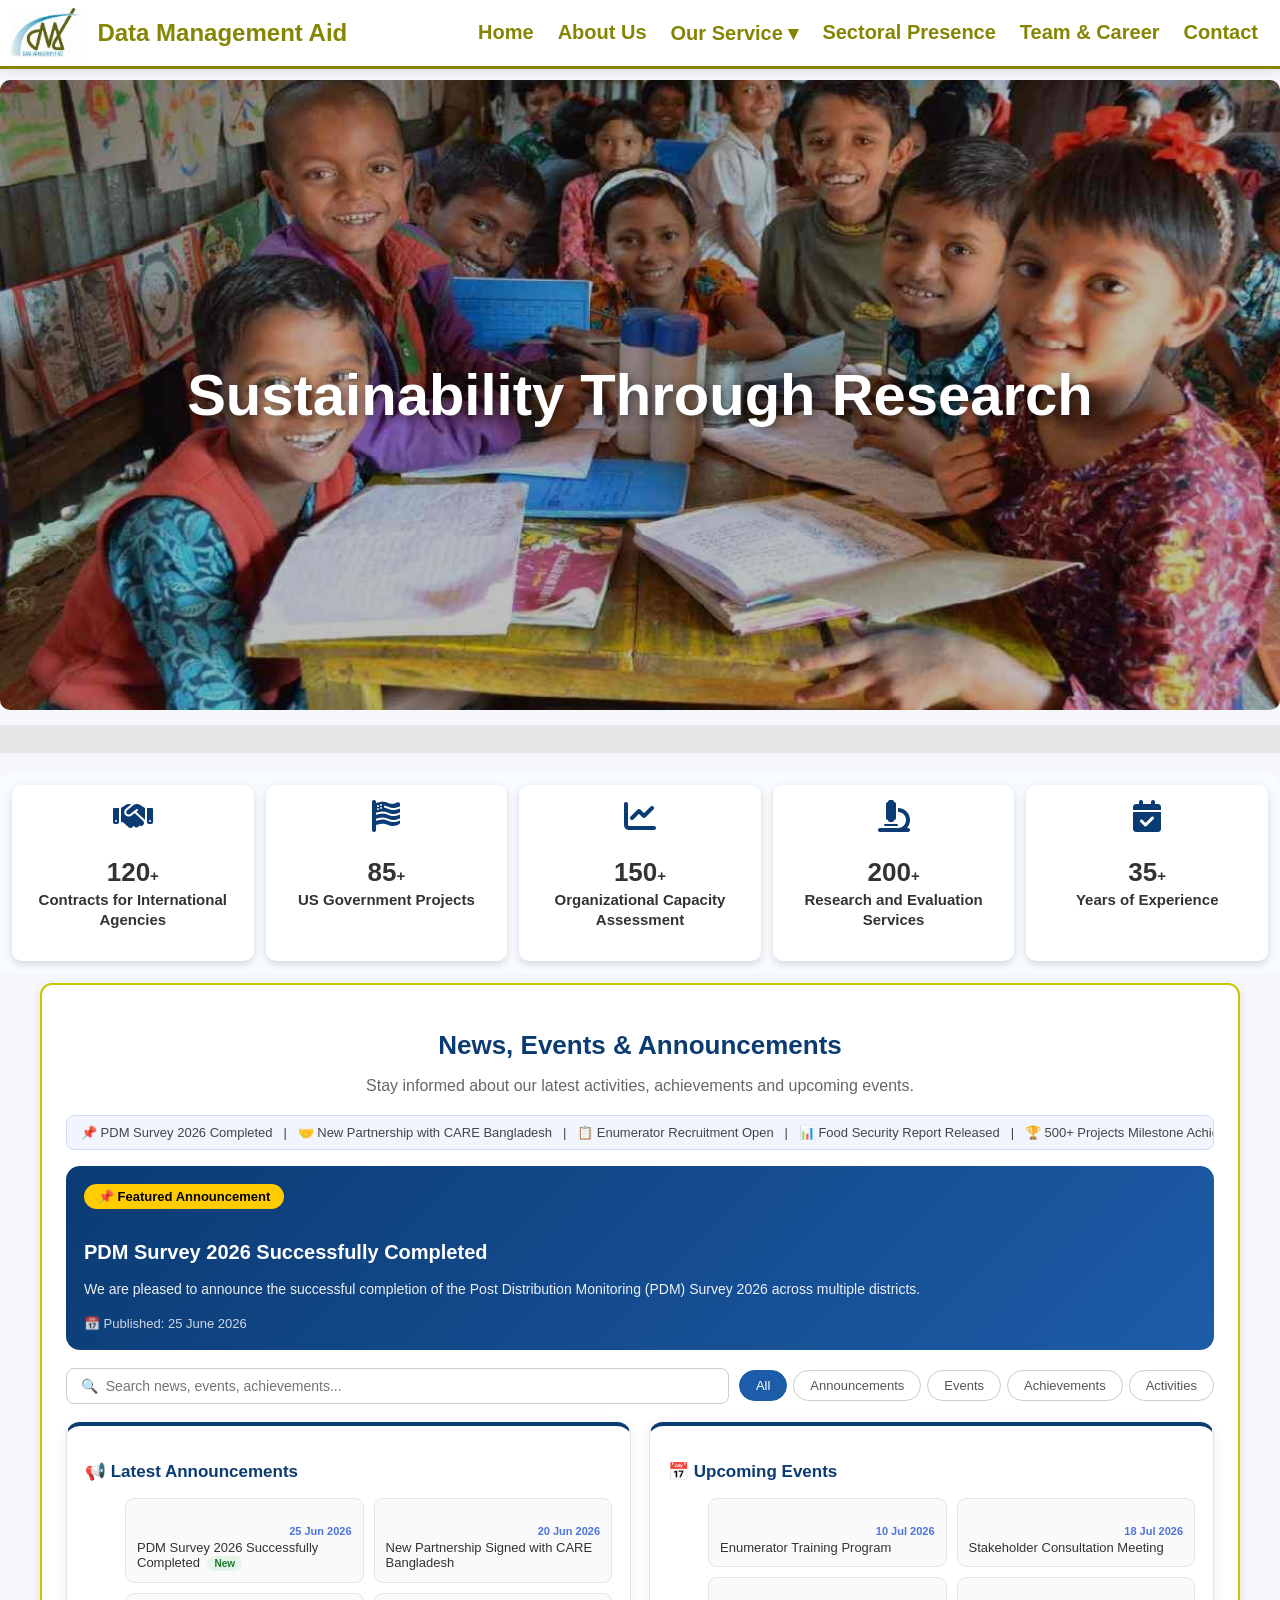
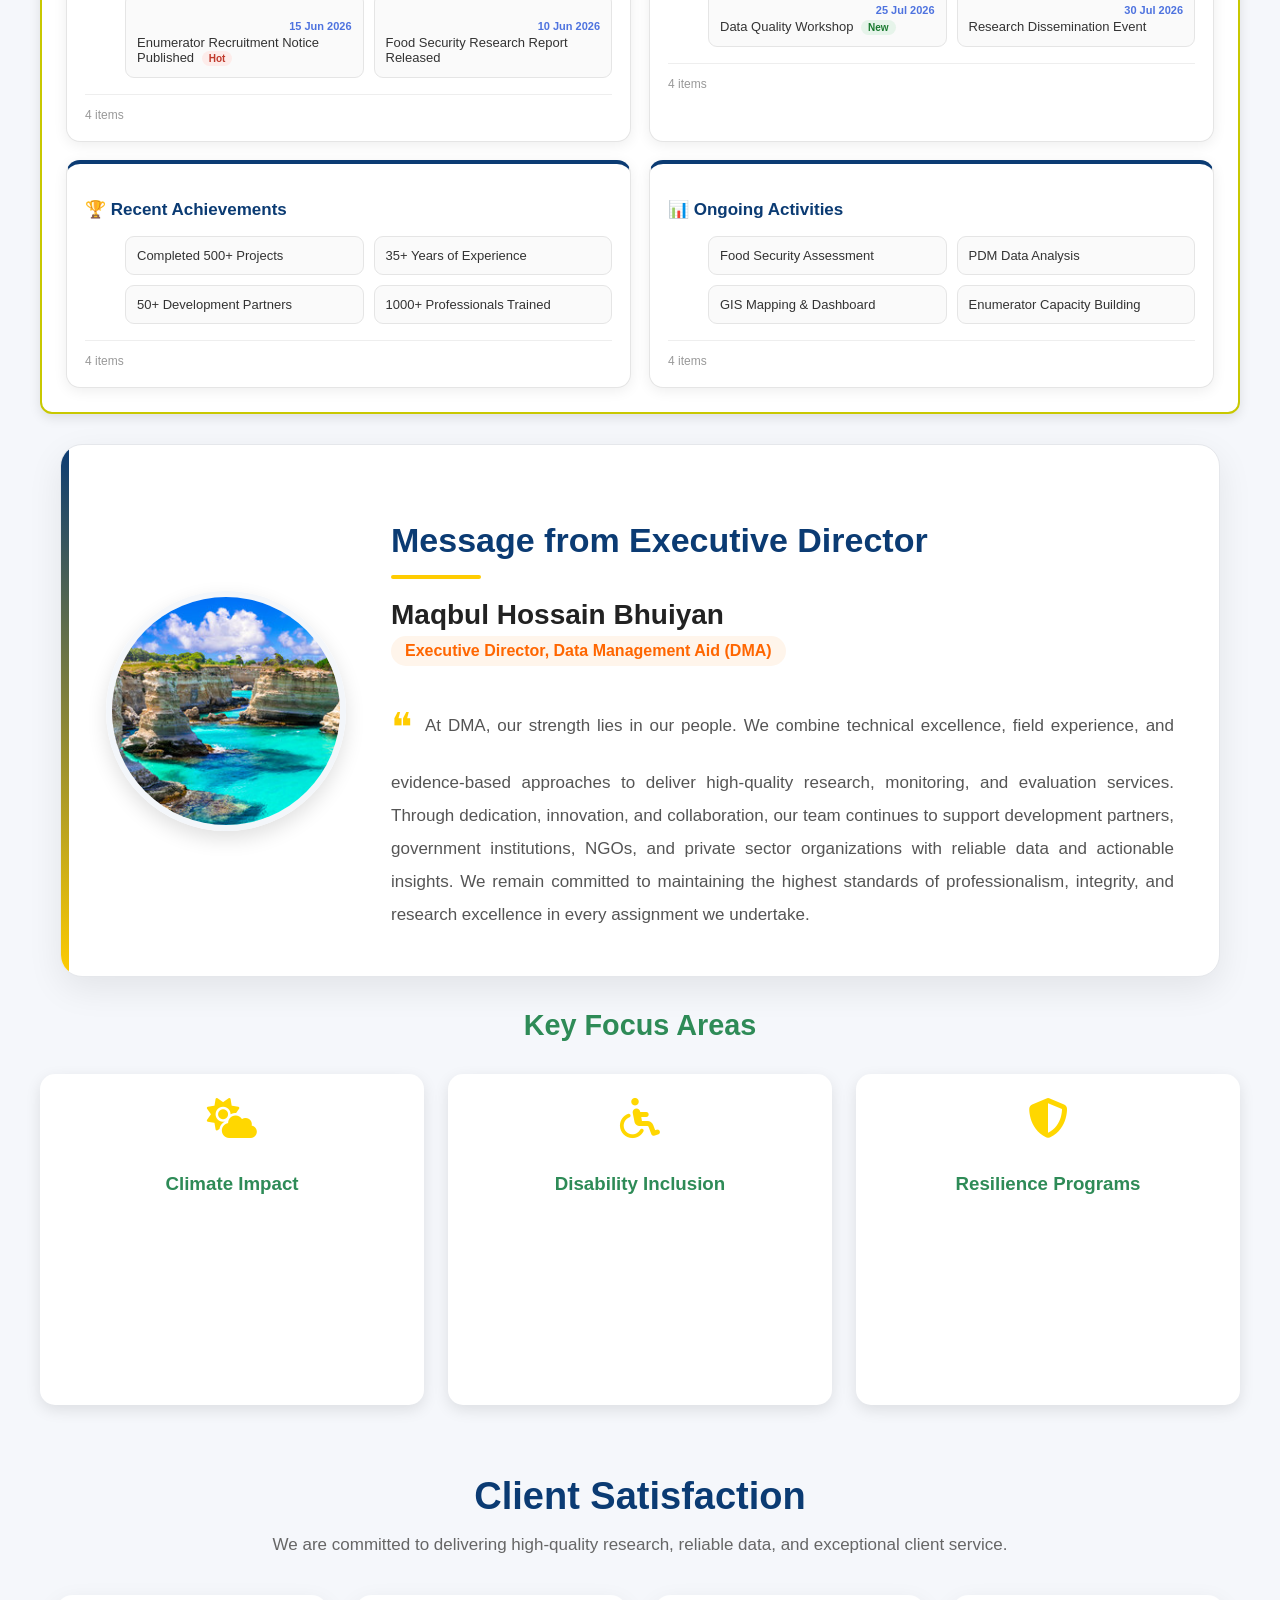
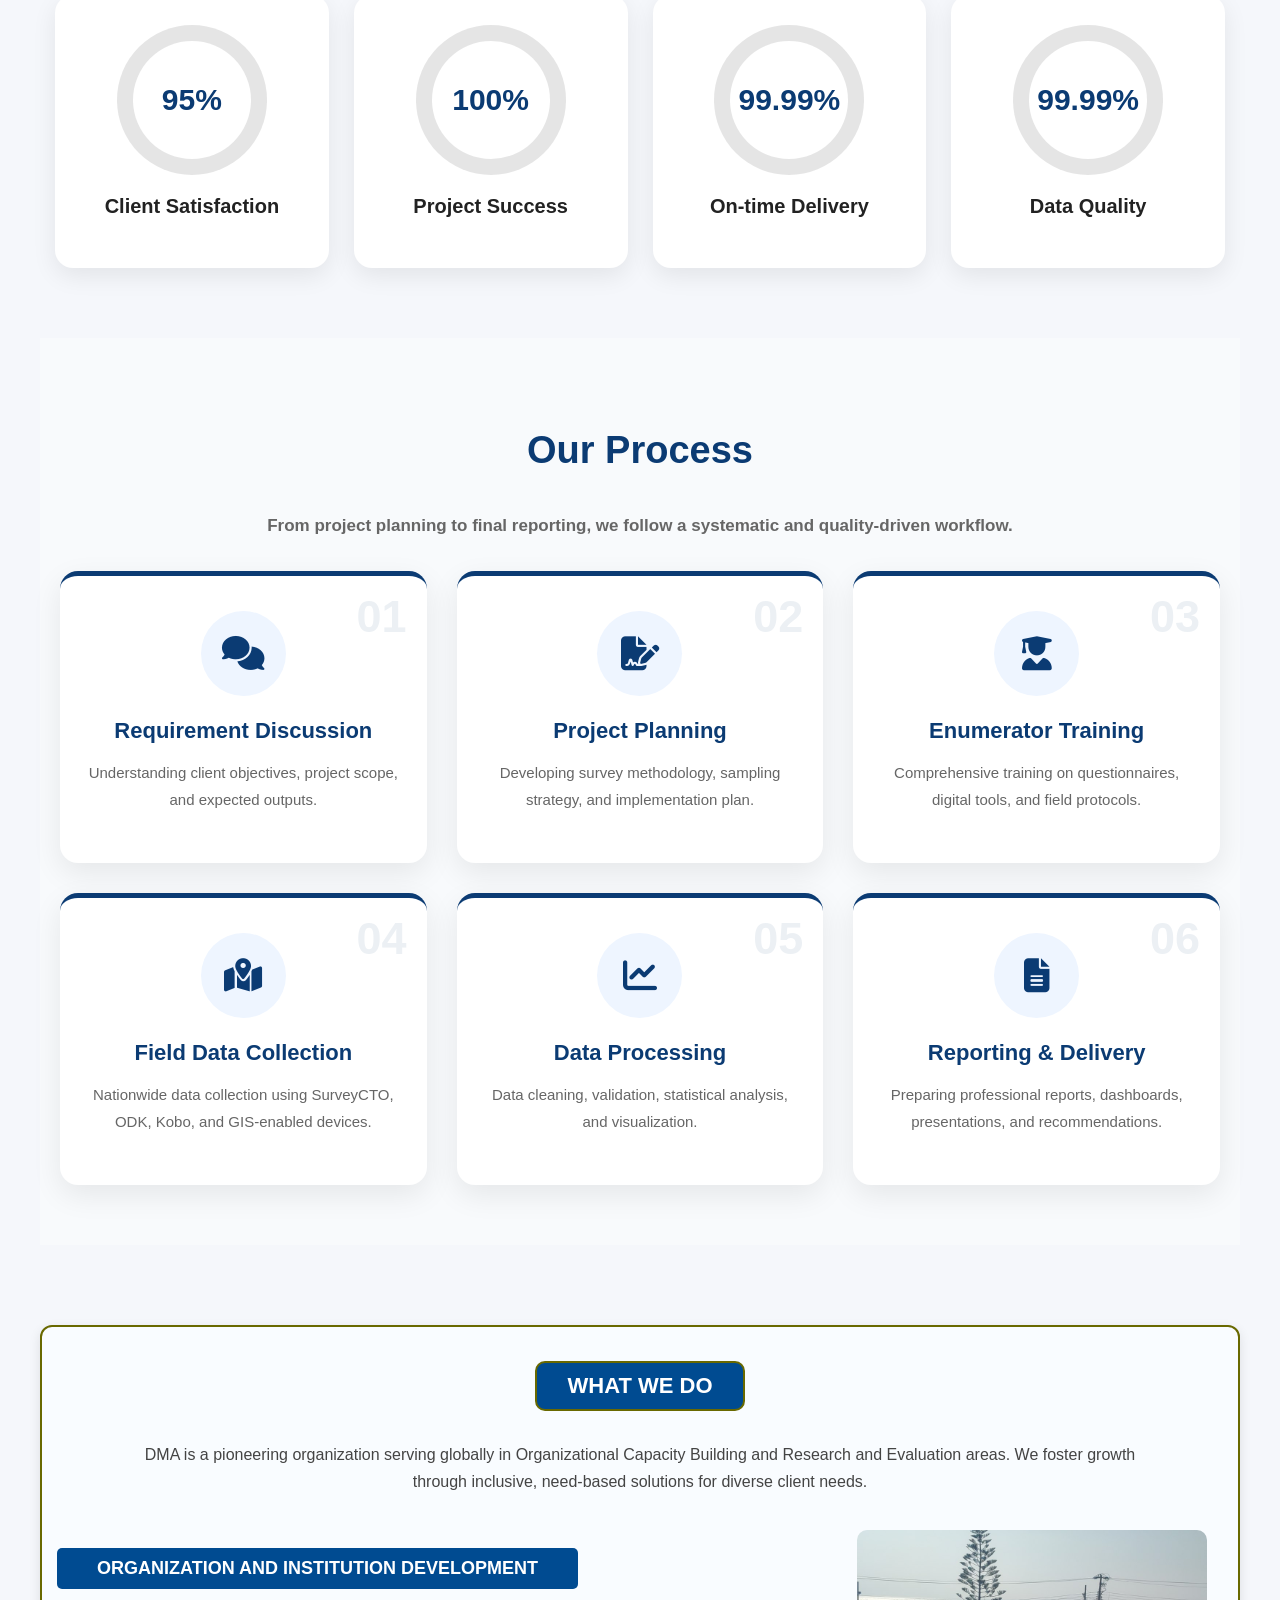
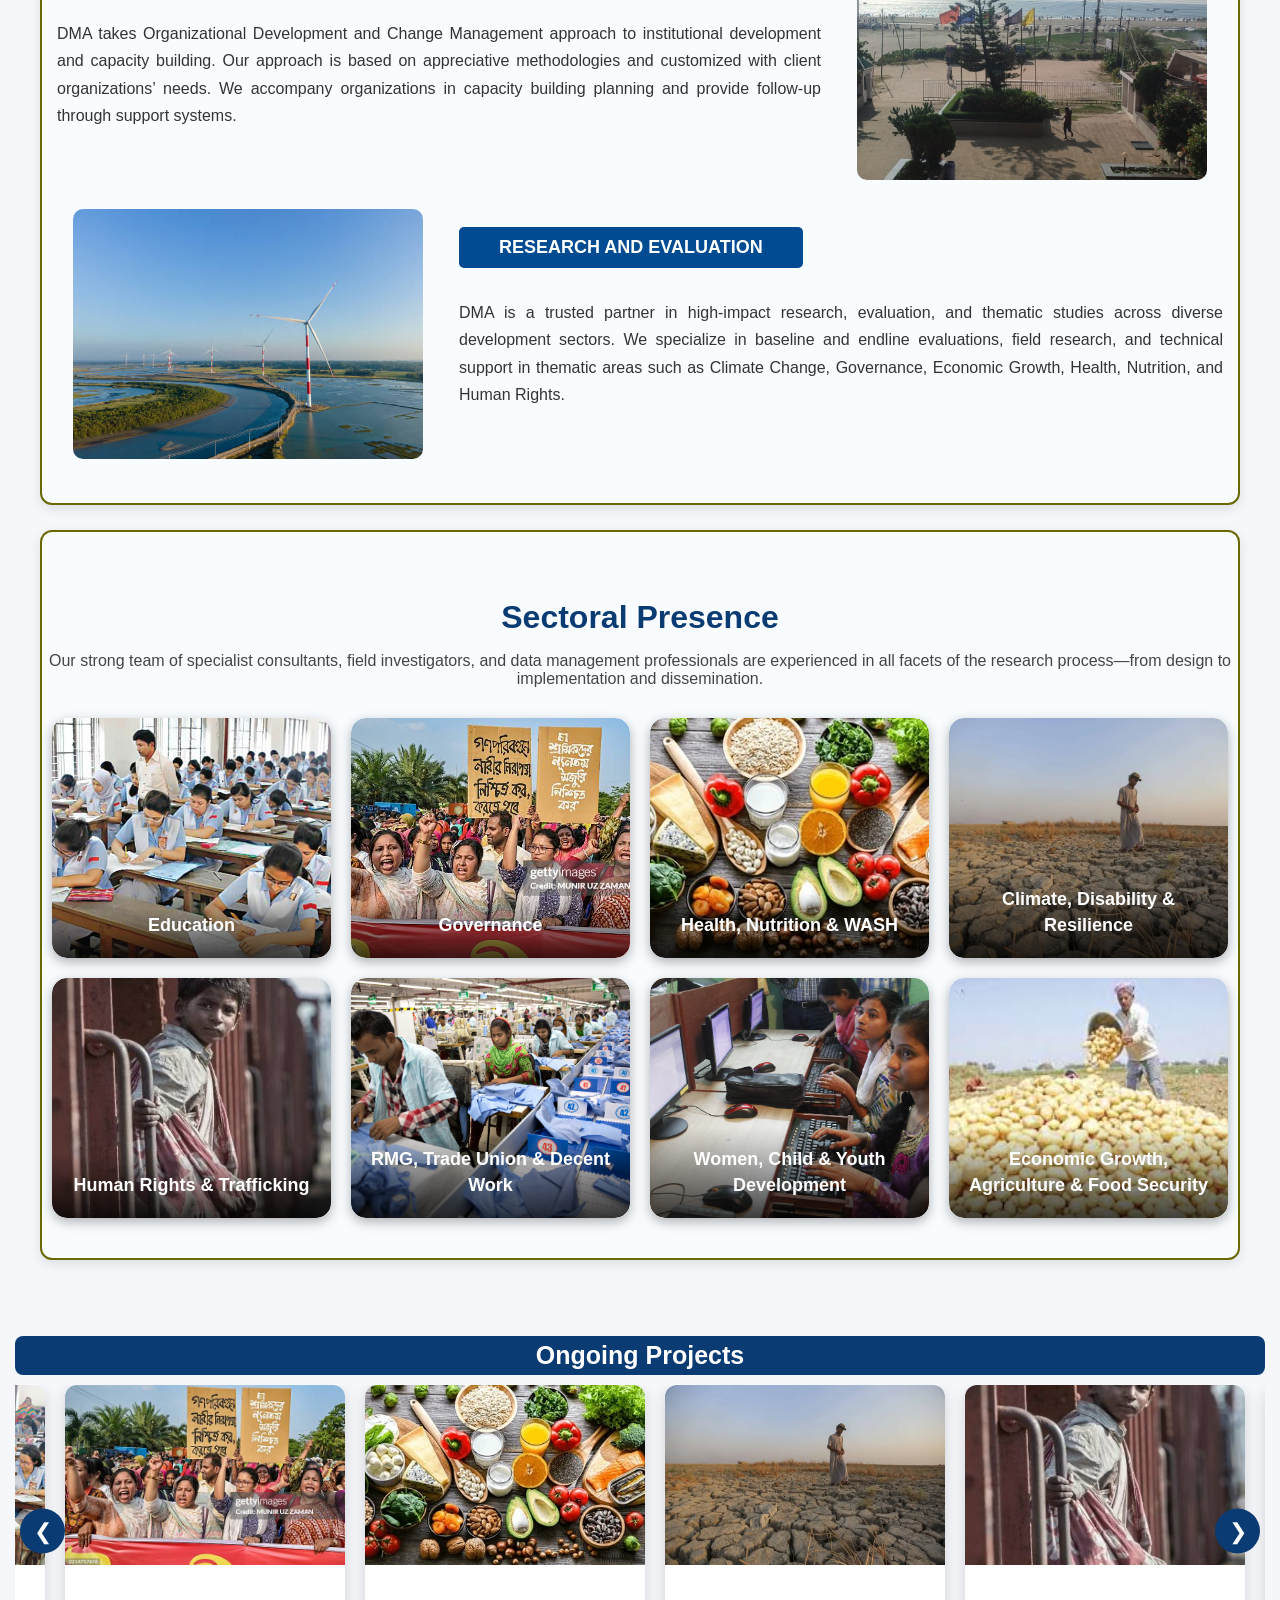
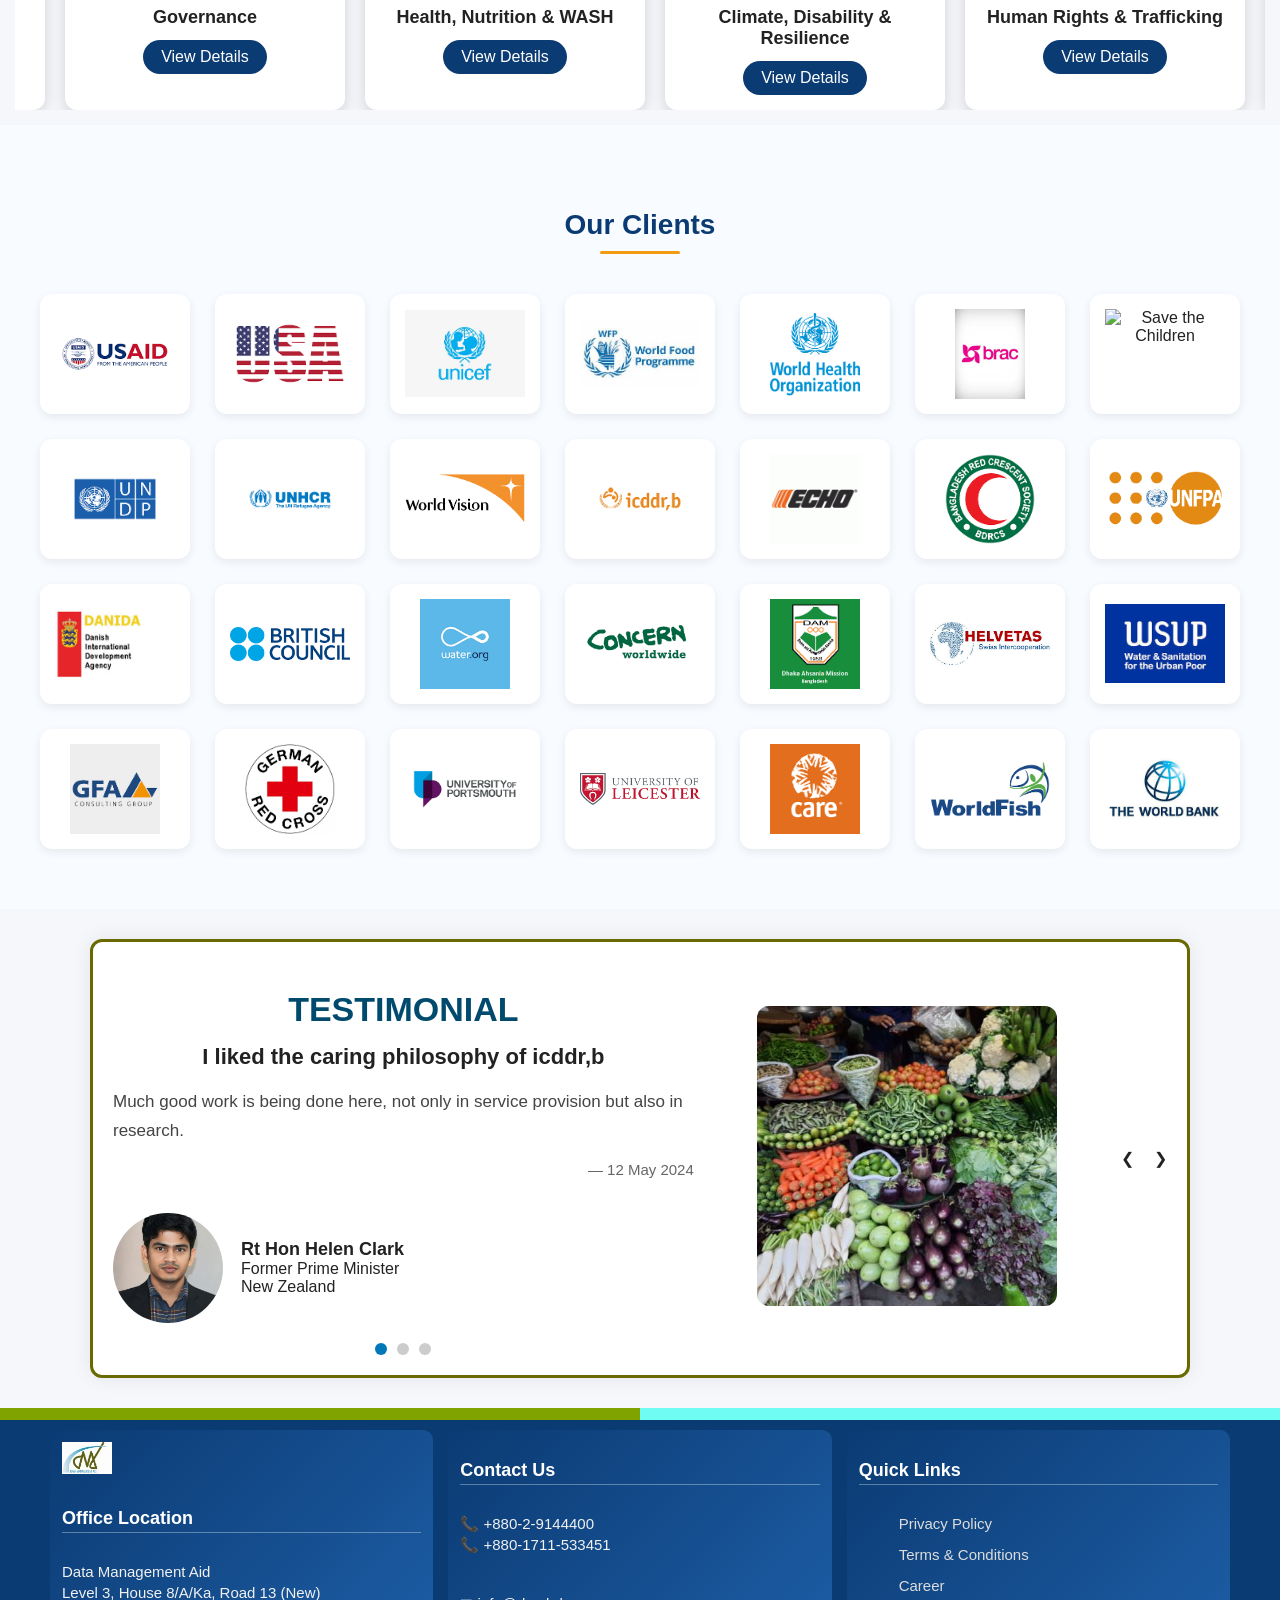
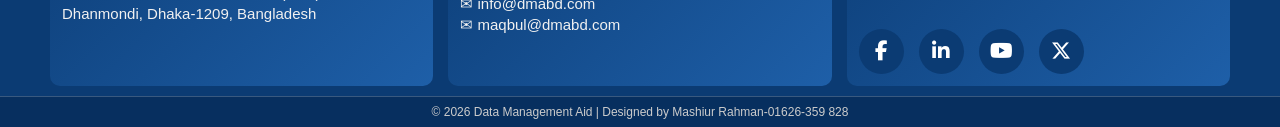
==== commit 9d09dc5f: "Add files via upload" ====
--- a/index.html
+++ b/index.html
@@ -760,7 +760,7 @@
     </div>
 
     <div class="client-grid-box" data-title="Save the Children" data-desc="Promotes child rights globally." data-link="https://www.savethechildren.net/">
-      <img src="logo/save-the-children.png" alt="Save the Children">
+      <img src="logo/SavetheChildren.png" alt="Save the Children">
     </div>
 
     <div class="client-grid-box" data-title="UNDP" data-desc="Development programs worldwide." data-link="https://www.undp.org/">
@@ -768,7 +768,7 @@
     </div>
 
     <div class="client-grid-box" data-title="UNHCR" data-desc="Protects refugees globally." data-link="https://www.unhcr.org/">
-      <img src="logo/unhcr.png" alt="UNHCR">
+      <img src="logo/UNHCR.png" alt="UNHCR">
     </div>
 
     <div class="client-grid-box" data-title="World Vision" data-desc="Global humanitarian aid." data-link="#">
@@ -776,11 +776,11 @@
     </div>
 
     <div class="client-grid-box" data-title="ICDDRB" data-desc="Health & nutrition research." data-link="#">
-      <img src="logo/icddrb.png" alt="ICDDRB">
+      <img src="logo/ICDDRB.png" alt="ICDDRB">
     </div>
 
     <div class="client-grid-box" data-title="ECHO" data-desc="Humanitarian aid agency." data-link="#">
-      <img src="logo/echo.png" alt="ECHO">
+      <img src="logo/ECHO.png" alt="ECHO">
     </div>
 
     <div class="client-grid-box" data-title="Red Crescent" data-desc="Disaster response & relief." data-link="#">
@@ -788,15 +788,15 @@
     </div>
 
     <div class="client-grid-box" data-title="UNFPA" data-desc="Population & reproductive health." data-link="#">
-      <img src="logo/unfpa.png" alt="UNFPA">
+      <img src="logo/UNFPA.png" alt="UNFPA">
     </div>
 
     <div class="client-grid-box" data-title="DANIDA" data-desc="Development cooperation." data-link="#">
-      <img src="logo/danida.jpeg" alt="DANIDA">
+      <img src="logo/DANIDA.jpeg" alt="DANIDA">
     </div>
 
     <div class="client-grid-box" data-title="British Council" data-desc="Education & cultural relations." data-link="#">
-      <img src="logo/british-council.png" alt="British Council">
+      <img src="logo/British-Council.png" alt="British Council">
     </div>
 
     <div class="client-grid-box" data-title="WaterAid" data-desc="Clean water and sanitation." data-link="#">
@@ -804,7 +804,7 @@
     </div>
 
     <div class="client-grid-box" data-title="Concern Worldwide" data-desc="Fights global poverty." data-link="#">
-      <img src="logo/concern-worldwide.png" alt="Concern Worldwide">
+      <img src="logo/Concern-Worldwide.png" alt="Concern Worldwide">
     </div>
 
     <div class="client-grid-box" data-title="Dhaka Ahsania Mission" data-desc="NGO for development." data-link="#">
@@ -812,7 +812,7 @@
     </div>
 
     <div class="client-grid-box" data-title="SDC" data-desc="Swiss development cooperation." data-link="#">
-      <img src="logo/sdc.jpeg" alt="SDC">
+      <img src="logo/SDC.jpeg" alt="SDC">
     </div>
 
     <div class="client-grid-box" data-title="WSUP" data-desc="Water & sanitation partnership." data-link="#">
@@ -824,7 +824,7 @@
     </div>
 
     <div class="client-grid-box" data-title="German Red Cross" data-desc="Health & disaster relief." data-link="#">
-      <img src="logo/german-red-cross.png" alt="German Red Cross">
+      <img src="logo/German-Red-Cross.png" alt="German Red Cross">
     </div>
 
     <div class="client-grid-box" data-title="University of Portsmouth" data-desc="Higher education UK." data-link="#">
@@ -844,7 +844,7 @@
     </div>
 
     <div class="client-grid-box" data-title="World Bank" data-desc="Global development bank." data-link="#">
-      <img src="logo/world-bank.jpeg" alt="World Bank">
+      <img src="logo/World-Bank.jpeg" alt="World Bank">
     </div>
 
   </div>
